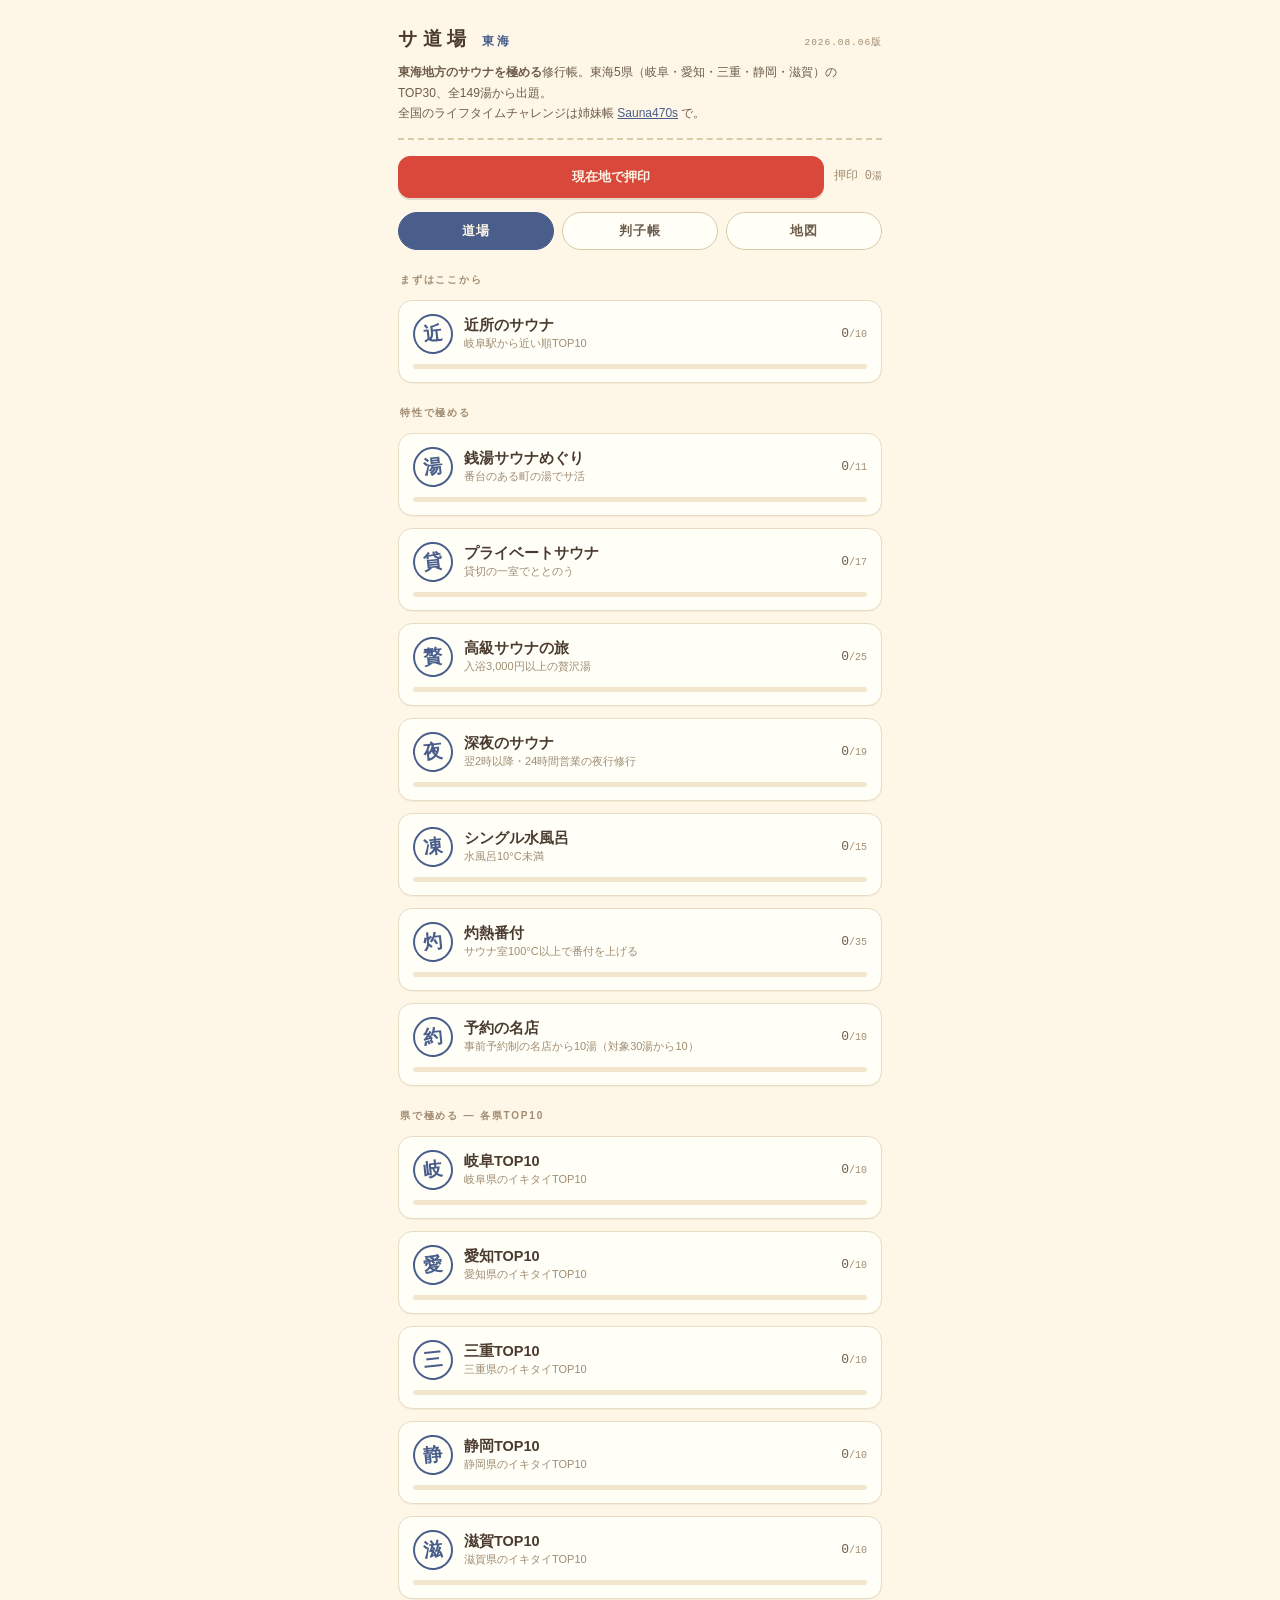
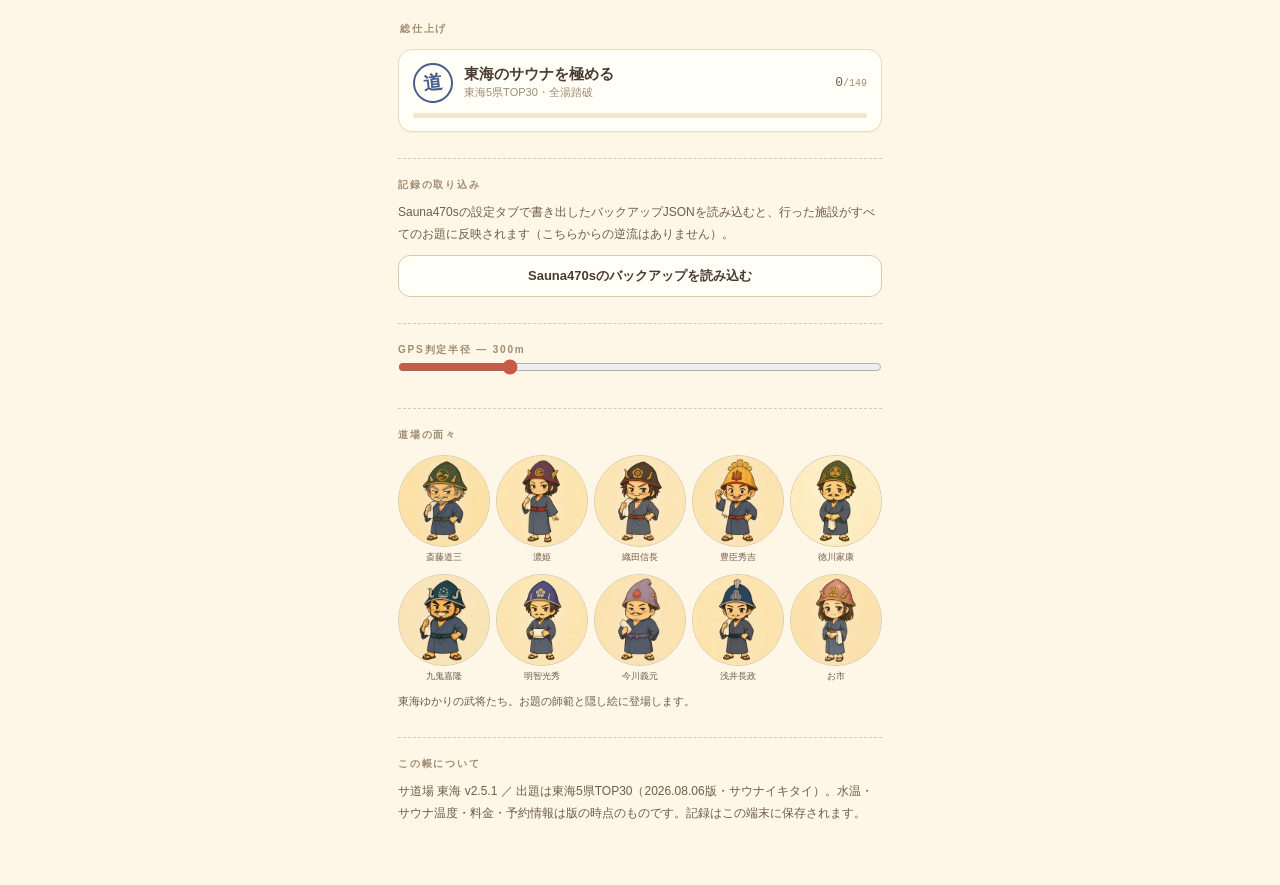
==== challenges/index.html @ 1affd815 "満願之証に集めた施設判子を敷き詰める - 共通のお題判の量産をやめ、押した施設それぞれの判子（facSealのbody再利用）で証書を構成 - 全149湯の総仕上げ用に10列レイアウトを追加、かすれフ" ====
<!DOCTYPE html>
<html lang="ja">
<head>
<meta charset="UTF-8">
<meta name="viewport" content="width=device-width, initial-scale=1, viewport-fit=cover">
<meta name="theme-color" content="#FEF6E6">
<link rel="manifest" href="manifest.json">
<link rel="apple-touch-icon" href="../apple-touch-icon.png">
<title>サ道場</title>
<style>
  :root{
    --bg:#FEF6E6; --panel:#FFFFF8; --text:#4A3B2E; --mid:#6E5D4B; --muted:#A08C72;
    --line:#E8DCC3; --line2:#D9CBA8; --stamp:#D9483B; --gold:#C7973F; --indigo:#4A5E8B;
    --hot:#C75B47; --cold:#5E88A0; --cream:#FEF6E6; --ok:#6F9A63;
  }
  *{margin:0;padding:0;box-sizing:border-box;-webkit-tap-highlight-color:transparent}
  body{background:var(--bg);color:var(--text);font-family:ui-rounded,"Hiragino Maru Gothic ProN","Yu Gothic",sans-serif;
    font-size:15px;line-height:1.6;padding-bottom:60px}
  .wrap{max-width:520px;margin:0 auto;padding:0 18px}
  header{padding:calc(24px + env(safe-area-inset-top)) 0 14px;border-bottom:2px dashed var(--line2)}
  .hrow{display:flex;justify-content:space-between;align-items:baseline}
  h1{font-size:19px;font-weight:800;letter-spacing:.3em;margin:0}
  .edition{font-family:ui-monospace,monospace;font-size:9.5px;color:var(--muted);letter-spacing:.1em}
  .sub{margin:8px 0 0;font-size:12px;color:var(--mid);line-height:1.7}
  .actions{display:flex;gap:10px;margin-top:16px;align-items:center}
  button{font-family:inherit;cursor:pointer}
  .btn{font-size:13px;font-weight:600;padding:11px 16px;border-radius:12px;border:1.5px solid var(--line2);
    background:var(--panel);color:var(--text)}
  .btn.primary{background:var(--stamp);color:var(--cream);border-color:var(--stamp);box-shadow:0 2px 0 rgba(74,59,46,.15)}
  .btn:disabled{opacity:.4}
  .total{font-family:ui-monospace,monospace;font-size:12px;color:var(--muted);white-space:nowrap}
  .notice{margin-top:13px;padding:11px 13px;border:1.5px solid var(--line);border-left:3px solid var(--ok);
    background:var(--panel);font-size:12.5px;line-height:1.7;color:var(--mid);border-radius:10px}
  .notice.err{border-left-color:var(--stamp)}
  .qcard{display:block;width:100%;text-align:left;background:var(--panel);border:1.5px solid var(--line);
    border-radius:14px;padding:13px 14px;margin-top:12px;color:var(--text);box-shadow:0 1px 0 rgba(74,59,46,.05)}
  .qcard.done{border-color:var(--gold);background:#FFFDF6}
  .qhead{display:flex;align-items:center;gap:11px}
  .qseal{width:40px;height:40px;border-radius:50%;border:2px solid var(--indigo);color:var(--indigo);flex-shrink:0;
    display:flex;align-items:center;justify-content:center;font-size:19px;font-weight:800;
    font-family:'Hiragino Mincho ProN','Yu Mincho',serif;transform:rotate(-6deg)}
  .qcard.done .qseal{border-color:var(--gold);color:var(--gold);background:rgba(199,151,63,.08)}
  .qbody{flex:1;min-width:0}
  .qname{font-size:14.5px;font-weight:700}
  .qdesc{font-size:11px;color:var(--muted);margin-top:1px}
  .qnum{font-family:ui-monospace,monospace;font-size:13px;color:var(--mid);flex-shrink:0;text-align:right}
  .qnum small{font-size:10px;color:var(--muted)}
  .qrank{font-size:10px;color:var(--gold);font-weight:700}
  .bar{height:5px;background:#F2E6CC;margin-top:10px;border-radius:3px;overflow:hidden}
  .bar>div{height:100%;border-radius:3px;background:var(--indigo);transition:width .3s}
  .qcard.done .bar>div{background:var(--gold)}
  .eyebrow{font-size:10px;font-weight:700;letter-spacing:.18em;color:var(--muted)}
  .settext{font-size:12px;color:var(--mid);line-height:1.85;margin:8px 0 0}
  .tabs{display:flex;gap:8px;margin-top:14px}
  .tab{flex:1;padding:9px;border-radius:999px;border:1.5px solid var(--line2);background:var(--panel);
    font-size:13px;font-weight:700;color:var(--mid);letter-spacing:.1em}
  .tab.on{background:var(--indigo);border-color:var(--indigo);color:#FEF6E6}
  #mapbox{border:1.5px solid var(--line2);border-radius:14px;overflow:hidden;background:#FBF1DC;margin-top:14px}
  #mapbox svg{width:100%;display:block;touch-action:none}
  .maplegend{font-size:10px;color:var(--muted);margin-top:8px;line-height:1.9}
  .badge{display:inline-block;font-size:10px;font-weight:700;color:var(--mid);border:1px solid var(--line2);
    border-radius:6px;padding:1px 6px;margin-right:4px;vertical-align:1px}
  .wantstar{color:var(--gold);font-size:12px;margin-left:4px}
  .fbtnrow{display:flex;gap:8px;margin-top:12px}
  .fbtnrow .btn{flex:1;padding:11px 4px;font-size:12.5px}
  .backbtn{font-size:12px;color:var(--indigo);background:none;border:none;font-weight:700;padding:4px 0}
  .bgrid{display:grid;grid-template-columns:repeat(4,minmax(0,1fr));gap:12px 8px}
  .bcell{background:none;border:none;padding:0;text-align:center;font-family:inherit;color:var(--text);min-width:0}
  .bcell svg{width:100%;height:auto;display:block}
  .bnm{display:block;font-size:8.5px;color:var(--mid);margin-top:2px;overflow:hidden;text-overflow:ellipsis;white-space:nowrap}
  .bnm.off{color:#C9B58F}
  .shihan{width:46px;height:46px;border-radius:50%;border:1.5px solid var(--line2);flex-shrink:0;background:#FBF1DC}
  .chgrid{display:grid;grid-template-columns:repeat(5,1fr);gap:10px 6px;margin-top:12px}
  .chgrid figure{text-align:center;margin:0}
  .chgrid img{width:100%;aspect-ratio:1;border-radius:50%;border:1.5px solid var(--line2);background:#FBF1DC;display:block}
  .chgrid figcaption{font-size:9px;color:var(--mid);margin-top:3px;white-space:nowrap}
  .sect{border-top:1.5px dashed var(--line2);margin-top:26px;padding-top:18px}
  input[type=range]{width:100%;accent-color:var(--hot)}
  .overlay{position:fixed;inset:0;background:rgba(74,59,46,.38);display:none;align-items:flex-end;justify-content:center;z-index:50}
  .overlay.on{display:flex}
  .sheet{background:var(--panel);width:100%;max-width:520px;max-height:88vh;overflow-y:auto;overscroll-behavior:contain;
    padding:20px 18px calc(28px + env(safe-area-inset-bottom));border-radius:20px 20px 0 0;
    box-shadow:0 -6px 24px rgba(74,59,46,.18)}
  .shead{display:flex;justify-content:space-between;align-items:center;margin-bottom:14px}
  .xbtn{background:none;border:none;color:var(--muted);font-size:20px;line-height:1}
  .frow{display:flex;align-items:center;gap:10px;width:100%;text-align:left;background:none;border:none;
    user-select:none;-webkit-user-select:none;-webkit-touch-callout:none;touch-action:pan-y;
    border-bottom:1.5px dashed var(--line);padding:10px 2px;color:var(--text)}
  .frow .dot{width:11px;height:11px;border-radius:6px;border:1.5px solid var(--muted);flex-shrink:0}
  .frow .hanko{width:22px;height:22px;border-radius:50%;border:1.5px solid var(--stamp);color:var(--stamp);
    background:rgba(217,72,59,.08);display:flex;align-items:center;justify-content:center;
    font-size:10px;font-weight:700;flex-shrink:0;transform:rotate(-8deg);font-family:'Hiragino Mincho ProN','Yu Mincho',serif}
  .frow .nm{flex:1;min-width:0;font-size:13.5px;overflow:hidden;text-overflow:ellipsis;white-space:nowrap}
  .frow .ct{font-family:ui-monospace,monospace;font-size:10px;color:var(--muted);flex-shrink:0}
  .choosebtn{display:flex;justify-content:space-between;width:100%;background:var(--panel);border:1.5px solid var(--line2);
    border-radius:12px;padding:13px 14px;margin-bottom:9px;font-size:14px;color:var(--text)}
  .choosebtn .d{color:var(--muted);font-family:ui-monospace,monospace;font-size:11px}
  .mono{font-family:ui-monospace,monospace}
  #stampfx{position:fixed;inset:0;display:none;flex-direction:column;align-items:center;justify-content:center;
    pointer-events:none;z-index:99}
  #stampfx.on{display:flex}
  #stampfx .seal{animation:pon .55s cubic-bezier(.2,2.2,.4,1) both}
  #stampfx.bye{opacity:0;transition:opacity .45s}
  @keyframes pon{0%{transform:scale(2.4);opacity:0}55%{transform:scale(.94);opacity:1}100%{transform:scale(1)}}
  .fxname{margin-top:10px;background:var(--panel);border:1.5px solid var(--line2);border-radius:999px;
    padding:6px 16px;font-size:13px;font-weight:700;box-shadow:0 2px 8px rgba(74,59,46,.15)}
</style>
</head>
<body>
<div class="wrap">
  <header>
    <div class="hrow"><h1>サ道場<span style="font-size:12px;letter-spacing:.2em;color:var(--indigo);margin-left:10px">東海</span></h1><span class="edition" id="edition"></span></div>
    <p class="sub"><b>東海地方のサウナを極める</b>修行帳。東海5県（岐阜・愛知・三重・静岡・滋賀）のTOP30、全149湯から出題。<br>全国のライフタイムチャレンジは姉妹帳 <a href="../" style="color:var(--indigo)">Sauna470s</a> で。</p>
  </header>

  <div class="actions">
    <button class="btn primary" id="stampBtn" style="flex:1">現在地で押印</button>
    <span class="total" id="total"></span>
  </div>
  <div id="notice" style="display:none"></div>

  <div class="tabs">
    <button class="tab on" data-v="dojo">道場</button>
    <button class="tab" data-v="book">判子帳</button>
    <button class="tab" data-v="map">地図</button>
  </div>

  <div id="bookView" style="display:none"></div>

  <div id="mapView" style="display:none">
    <div id="mapbox"></div>
    <div style="display:flex;gap:8px;margin-top:10px">
      <button class="btn" id="mapReset" style="padding:7px 14px;font-size:12px">全体</button>
      <button class="btn" id="regBtn" style="flex:1;font-size:12px">現在地で施設を登録（枠外）</button>
    </div>
    <p class="maplegend">●赤=押印済み ○県色=未踏 ○金=行きたい ▢=自分で登録した施設。タップで施設カードが開きます。ピンチ・ホイールで拡大。</p>
  </div>

  <div id="dojoView">
  <div id="quests"></div>

  <div class="sect">
    <div class="eyebrow">記録の取り込み</div>
    <p class="settext">Sauna470sの設定タブで書き出したバックアップJSONを読み込むと、行った施設がすべてのお題に反映されます（こちらからの逆流はありません）。</p>
    <button class="btn" id="importBtn" style="width:100%;margin-top:10px">Sauna470sのバックアップを読み込む</button>
    <input type="file" id="importFile" accept="application/json" style="display:none">
  </div>

  <div class="sect">
    <div class="eyebrow" id="radlabel"></div>
    <input type="range" min="100" max="1000" step="50" id="radius">
  </div>

  <div class="sect">
    <div class="eyebrow">道場の面々</div>
    <div class="chgrid" id="chgrid"></div>
    <p class="settext" style="font-size:10.5px">東海ゆかりの武将たち。お題の師範と隠し絵に登場します。</p>
  </div>

  <div class="sect">
    <div class="eyebrow">この帳について</div>
    <p class="settext" id="verNote"></p>
  </div>
  </div><!-- /dojoView -->
</div>

<div class="overlay" id="overlay"><div class="sheet" id="sheet"></div></div>
<div id="stampfx"></div>
<svg width="0" height="0" style="position:absolute" aria-hidden="true"><defs>
  <filter id="sealtex" x="-15%" y="-15%" width="130%" height="130%">
    <feTurbulence type="fractalNoise" baseFrequency="0.11" numOctaves="3" seed="7"/>
    <feDisplacementMap in="SourceGraphic" scale="2.6"/>
  </filter>
</defs></svg>

<script>
"use strict";
const APP_VERSION = "2.5.1";
const EDITION = "2026.08.06版";   /* 出題元＝Sauna470sの枠データの版 */

/* 施設スナップショット（Sauna470sの枠から生成。wmin=最低水温 smax=最高サウナ温 fee=最安 tag: y=事前予約制 t=宿泊者限定） */
const FAC = [
{id:"g1",pref:"gifu",name:"大垣サウナ",city:"大垣市",lat:35.363156,lng:136.633431,wmin:16,smax:115,fee:1000,tag:"n",k:"onsen"},
{id:"g2",pref:"gifu",name:"岐阜各務原 恵みの湯",city:"各務原市",lat:35.399955,lng:136.896571,wmin:18,smax:80,fee:950,tag:"",k:"onsen"},
{id:"g3",pref:"gifu",name:"SAUNA RESORT 天光の湯",city:"多治見市",lat:35.315542,lng:137.135484,wmin:6,smax:88,fee:900,tag:"",k:"onsen"},
{id:"g4",pref:"gifu",name:"新岐阜サウナ",city:"岐阜市",lat:35.417667,lng:136.76173,wmin:7,smax:100,fee:1000,tag:"",k:"capsule"},
{id:"g5",pref:"gifu",name:"田辺温熱保養所",city:"大垣市",lat:35.365174,lng:136.653147,wmin:18,smax:60,fee:2000,tag:"y",k:"onsen"},
{id:"g6",pref:"gifu",name:"湯どころ みのり",city:"岐南町",lat:35.390689,lng:136.769918,wmin:12.7,smax:94,fee:730,tag:"",k:"onsen"},
{id:"g7",pref:"gifu",name:"ITADORI SAUNA",city:"関市板取",lat:35.665296,lng:136.819135,wmin:11,smax:110,fee:3000,tag:"y",k:"private"},
{id:"g8",pref:"gifu",name:"Kanzaki Sanga Sauna",city:"山県市",lat:35.619731,lng:136.728471,wmin:13,smax:85,fee:1100,tag:"",k:"other"},
{id:"g9",pref:"gifu",name:"天然温泉 三峰",city:"可児市",lat:35.388862,lng:137.080499,wmin:16,smax:90,fee:850,tag:"",k:"onsen"},
{id:"g10",pref:"gifu",name:"時のホテル",city:"土岐市",lat:35.384621,lng:137.19034,wmin:15,smax:95,fee:9600,tag:"",k:"hotel"},
{id:"shizuoka1",pref:"shizuoka",name:"サウナしきじ",city:"静岡市",lat:34.950765,lng:138.413977,wmin:16,smax:118,fee:800,tag:"",k:"onsen"},
{id:"shizuoka2",pref:"shizuoka",name:"スパリゾート オアシス御殿場",city:"御殿場市",lat:35.2986,lng:138.945315,wmin:15.7,smax:98,fee:1500,tag:"n",k:"onsen"},
{id:"shizuoka3",pref:"shizuoka",name:"富士山天然水SPA サウナ鷹の湯",city:"富士市",lat:35.1977991,lng:138.6522039,wmin:13,smax:105,fee:900,tag:"",k:"onsen"},
{id:"shizuoka4",pref:"shizuoka",name:"蓮台寺温泉 清流荘",city:"下田市",lat:34.696954,lng:138.939047,wmin:18,smax:90,fee:null,tag:"t",k:"hotel"},
{id:"shizuoka5",pref:"shizuoka",name:"駿河健康ランド",city:"静岡市",lat:35.0568667,lng:138.5329389,wmin:16,smax:102,fee:1980,tag:"",k:"onsen"},
{id:"shizuoka6",pref:"shizuoka",name:"サウナ天竜",city:"浜松市",lat:34.8928944,lng:137.7700352,wmin:9,smax:100,fee:2000,tag:"",k:"camp"},
{id:"shizuoka7",pref:"shizuoka",name:"サウナ倶楽部 Thermal Climb Studio FUJI",city:"裾野市",lat:35.2607038,lng:138.7916521,wmin:15,smax:100,fee:2980,tag:"y",k:"onsen"},
{id:"shizuoka8",pref:"shizuoka",name:"おちあいろう",city:"伊豆市",lat:34.889383,lng:138.9274076,wmin:15,smax:88,fee:94000,tag:"t",k:"hotel"},
{id:"shizuoka9",pref:"shizuoka",name:"東静岡 天然温泉 柚木の郷",city:"静岡市",lat:34.9849501,lng:138.4112234,wmin:14.7,smax:83,fee:1100,tag:"",k:"onsen"},
{id:"shizuoka10",pref:"shizuoka",name:"オーシャンスパ Fuua",city:"熱海市",lat:35.0886316,lng:139.0786448,wmin:17,smax:46,fee:2310,tag:"",k:"onsen"},
{id:"a1",pref:"aichi",name:"ウェルビー栄",city:"名古屋市中区",lat:35.166396,lng:136.905682,wmin:12,smax:96,fee:2000,tag:"",k:"capsule"},
{id:"a2",pref:"aichi",name:"KIWAMI SAUNA",city:"名古屋市西区",lat:35.185174,lng:136.890274,wmin:15,smax:85,fee:1600,tag:"",k:"onsen"},
{id:"a3",pref:"aichi",name:"SaunaLab Nagoya",city:"名古屋市中区",lat:35.166971,lng:136.904088,wmin:null,smax:80,fee:2700,tag:"",k:"onsen"},
{id:"a4",pref:"aichi",name:"サウナイーグル",city:"知立市",lat:35.008653,lng:137.035657,wmin:6.1,smax:90,fee:900,tag:"",k:"onsen"},
{id:"a5",pref:"aichi",name:"キャナルリゾート",city:"名古屋市中川区",lat:35.118885,lng:136.87841,wmin:12,smax:100,fee:900,tag:"n",k:"onsen"},
{id:"a6",pref:"aichi",name:"ウェルビー今池",city:"名古屋市千種区",lat:35.166573,lng:136.938512,wmin:16.2,smax:95,fee:1500,tag:"",k:"capsule"},
{id:"a7",pref:"aichi",name:"リラクゼーションスパ アペゼ",city:"名古屋市千種区",lat:35.167713,lng:136.937118,wmin:15,smax:96,fee:1200,tag:"",k:"capsule"},
{id:"a8",pref:"aichi",name:"サウナ&カプセル フジ",city:"名古屋市中区錦",lat:35.169116,lng:136.903605,wmin:12.3,smax:90,fee:1500,tag:"",k:"capsule"},
{id:"a9",pref:"aichi",name:"竜泉寺の湯 名古屋守山本店",city:"名古屋市守山区",lat:35.223876,lng:136.987668,wmin:8.8,smax:95,fee:750,tag:"n",k:"onsen"},
{id:"a10",pref:"aichi",name:"サウナピア",city:"豊橋市",lat:34.741408,lng:137.347675,wmin:15,smax:112,fee:1100,tag:"n",k:"onsen"},
{id:"mie1",pref:"mie",name:"神馬の湯",city:"桑名市",lat:35.131022,lng:136.6372259,wmin:8.3,smax:90,fee:980,tag:"",k:"onsen"},
{id:"mie2",pref:"mie",name:"飛雪の滝キャンプ場",city:"紀宝町",lat:33.7578702,lng:135.9265989,wmin:12,smax:100,fee:2000,tag:"y",k:"camp"},
{id:"mie3",pref:"mie",name:"玉の湯",city:"四日市市",lat:34.96817,lng:136.625007,wmin:10,smax:130,fee:670,tag:"",k:"onsen"},
{id:"mie4",pref:"mie",name:"四日市温泉 おふろcafé 湯守座",city:"四日市市",lat:34.987356,lng:136.60201,wmin:15,smax:94,fee:600,tag:"",k:"capsule"},
{id:"mie5",pref:"mie",name:"おふろcafé あげき温泉",city:"いなべ市",lat:35.1474288,lng:136.517316,wmin:16.8,smax:90,fee:750,tag:"",k:"onsen"},
{id:"mie6",pref:"mie",name:"SAUNA152(サウナイコニ)",city:"津市",lat:34.7199113,lng:136.5178397,wmin:16,smax:86,fee:1100,tag:"",k:"onsen"},
{id:"mie7",pref:"mie",name:"本草湯 VISON SAUNA",city:"多気町",lat:34.4592594,lng:136.5155597,wmin:17,smax:90,fee:1200,tag:"",k:"onsen"},
{id:"mie8",pref:"mie",name:"松阪温泉GURUSPA",city:"松阪市",lat:34.593808,lng:136.5261199,wmin:7.8,smax:90,fee:800,tag:"",k:"onsen"},
{id:"mie9",pref:"mie",name:"天然温泉ジャブ",city:"四日市市",lat:34.940213,lng:136.566737,wmin:20,smax:94,fee:750,tag:"",k:"onsen"},
{id:"mie10",pref:"mie",name:"伊勢・船江温泉 みたすの湯",city:"伊勢市",lat:34.5010625,lng:136.7136161,wmin:16,smax:100,fee:800,tag:"",k:"onsen"},
{id:"s1",pref:"shiga",name:"8Seas Sauna HIRA",city:"大津市南小松",lat:35.237337,lng:135.946617,wmin:18,smax:85,fee:2200,tag:"y",k:"onsen"},
{id:"s2",pref:"shiga",name:"都湯 -膳所本店-",city:"大津市",lat:34.998398,lng:135.88372,wmin:18,smax:115,fee:640,tag:"",k:"sento"},
{id:"s3",pref:"shiga",name:"DOGA SAUNA",city:"多賀町",lat:35.183052,lng:136.309335,wmin:17,smax:90,fee:1870,tag:"",k:"onsen"},
{id:"s4",pref:"shiga",name:"おふろcaféびわこ座",city:"大津市",lat:34.990652,lng:135.935434,wmin:16.5,smax:100,fee:680,tag:"",k:"onsen"},
{id:"s5",pref:"shiga",name:"長命寺温泉 天葉の湯",city:"近江八幡市",lat:35.158022,lng:136.061604,wmin:16,smax:106,fee:1200,tag:"",k:"onsen"},
{id:"s6",pref:"shiga",name:"スパリゾート雄琴 あがりゃんせ",city:"大津市雄琴",lat:35.086016,lng:135.894641,wmin:14,smax:90,fee:1300,tag:"",k:"onsen"},
{id:"s7",pref:"shiga",name:"北近江リゾート 北近江の湯",city:"長浜市",lat:35.486025,lng:136.226969,wmin:17,smax:90,fee:900,tag:"",k:"onsen"},
{id:"s8",pref:"shiga",name:"草津湯元 水春",city:"草津市",lat:34.997689,lng:135.918095,wmin:16,smax:90,fee:1050,tag:"",k:"onsen"},
{id:"s9",pref:"shiga",name:"守山湯元水春 ピエリ守山",city:"守山市",lat:35.12293,lng:135.944614,wmin:15,smax:90,fee:1050,tag:"",k:"onsen"},
{id:"s10",pref:"shiga",name:"SHIGARAKI SAUNA",city:"甲賀市信楽",lat:34.857337,lng:135.973943,wmin:13,smax:90,fee:30000,tag:"tn",k:"other"},
{id:"t5365",pref:"gifu",name:"養心薬湯",city:"羽島郡岐南町",lat:35.387386,lng:136.770479,wmin:17,smax:90,fee:700,tag:"",k:"sento"},
{id:"t2387",pref:"gifu",name:"養老温泉 ゆせんの里",city:"養老郡養老町",lat:35.2986849,lng:136.5579152,wmin:16,smax:100,fee:880,tag:"",k:"onsen"},
{id:"t2247",pref:"gifu",name:"アクアリゾート 岐阜ふじの湯",city:"岐阜市",lat:35.451317,lng:136.746929,wmin:15,smax:104,fee:780,tag:"",k:"onsen"},
{id:"t78741",pref:"gifu",name:"ヤオツサウナ&スパイス",city:"加茂郡八百津町",lat:35.4961866,lng:137.15028,wmin:12,smax:80,fee:3700,tag:"y",k:"private"},
{id:"t2360",pref:"gifu",name:"土岐 よりみち温泉",city:"土岐市",lat:35.334785,lng:137.171279,wmin:13,smax:93,fee:850,tag:"",k:"onsen"},
{id:"t2358",pref:"gifu",name:"大垣天然温泉 湯の城",city:"大垣市",lat:35.337126,lng:136.6104573,wmin:13,smax:92,fee:750,tag:"",k:"onsen"},
{id:"t43675",pref:"gifu",name:"泊まれる銭湯 鷹の湯",city:"高山市",lat:36.1412673,lng:137.2657557,wmin:16,smax:100,fee:800,tag:"",k:"sento"},
{id:"t1374",pref:"gifu",name:"リブマックスリゾート飛騨高山～臥龍の郷～",city:"高山市",lat:36.0957253,lng:137.258349,wmin:14,smax:114,fee:1200,tag:"",k:"hotel"},
{id:"t2275",pref:"gifu",name:"湯の華アイランド",city:"可児市",lat:35.4237694,lng:137.0052449,wmin:14,smax:92,fee:830,tag:"",k:"onsen"},
{id:"t2333",pref:"gifu",name:"天然温泉 大垣コロナの湯",city:"大垣市",lat:35.366973,lng:136.629217,wmin:14.2,smax:94,fee:900,tag:"",k:"onsen"},
{id:"t1340",pref:"gifu",name:"ひらゆの森",city:"高山市",lat:36.1891839,lng:137.5513387,wmin:10,smax:84,fee:700,tag:"",k:"onsen"},
{id:"t9458",pref:"gifu",name:"ぎなん温泉",city:"羽島郡岐南町",lat:35.3905855,lng:136.7869297,wmin:15,smax:85,fee:800,tag:"",k:"onsen"},
{id:"t78554",pref:"gifu",name:"養老たまゆら",city:"養老郡養老町",lat:35.2836266,lng:136.5425131,wmin:17,smax:95,fee:15000,tag:"y",k:"private"},
{id:"t48163",pref:"gifu",name:"とき温泉 KAMABA",city:"土岐市",lat:35.3468001,lng:137.1568739,wmin:12,smax:90,fee:800,tag:"",k:"onsen"},
{id:"t11002",pref:"gifu",name:"美人の湯 しろとり かみほの湯",city:"郡上市",lat:35.8648867,lng:136.8752916,wmin:15,smax:90,fee:850,tag:"",k:"onsen"},
{id:"t81502",pref:"gifu",name:"いろは JR岐阜駅前",city:"岐阜市",lat:35.4107763,lng:136.7521006,wmin:15,smax:80,fee:2800,tag:"y",k:"private"},
{id:"t91657",pref:"gifu",name:"THE WATERS -Retreat Terrace Enbara-",city:"山県市",lat:35.6329877,lng:136.7142116,wmin:14,smax:90,fee:22000,tag:"y",k:"private"},
{id:"t84200",pref:"gifu",name:"SAUNA HOTEL GIFU(サウナホテル岐阜)",city:"岐阜市",lat:35.4187184,lng:136.7636955,wmin:18,smax:110,fee:5000,tag:"y",k:"hotel"},
{id:"t4896",pref:"gifu",name:"美人の湯 かかみがはら",city:"各務原市",lat:35.412528,lng:136.85378,wmin:13,smax:80,fee:1000,tag:"",k:"onsen"},
{id:"t38924",pref:"gifu",name:"Villa Sanctuary",city:"郡上市",lat:35.8377027,lng:137.0244539,wmin:13,smax:90,fee:null,tag:"t",k:"hotel"},
{id:"t2524",pref:"aichi",name:"天然温泉アーバンクア SPA & LIVING",city:"名古屋市",lat:35.151691,lng:136.908382,wmin:13.2,smax:94,fee:950,tag:"",k:"onsen"},
{id:"t78084",pref:"aichi",name:"SENSE sauna",city:"名古屋市",lat:35.1736257,lng:136.887326,wmin:14.5,smax:90,fee:1700,tag:"n",k:"onsen"},
{id:"t82784",pref:"aichi",name:"SAUNA MONKEY / サウナモンキー 名古屋",city:"名古屋市",lat:35.167704,lng:136.8871731,wmin:15.3,smax:90,fee:1800,tag:"n",k:"onsen"},
{id:"t81729",pref:"aichi",name:"龍城さうな",city:"岡崎市",lat:34.9590833,lng:137.1568703,wmin:14,smax:85,fee:1800,tag:"",k:"onsen"},
{id:"t93604",pref:"aichi",name:"KIWAMI SAUNA 大須",city:"名古屋市",lat:35.1551829,lng:136.9003387,wmin:16,smax:85,fee:1800,tag:"n",k:"onsen"},
{id:"t2490",pref:"aichi",name:"湯のや天然温泉 湯吉郎",city:"清須市",lat:35.1828104,lng:136.8453576,wmin:16,smax:105,fee:900,tag:"n",k:"onsen"},
{id:"t78532",pref:"aichi",name:"KINOSUKE 日間賀島 島のサウナ",city:"知多郡知多郡南知多町",lat:34.702479,lng:136.998078,wmin:14,smax:90,fee:3500,tag:"y",k:"hotel"},
{id:"t2473",pref:"aichi",name:"ぽかぽか温泉 新守山乃湯",city:"名古屋市",lat:35.202865,lng:136.950052,wmin:15,smax:100,fee:850,tag:"",k:"sento"},
{id:"t4380",pref:"aichi",name:"春日井温泉",city:"春日井市",lat:35.247356,lng:136.981723,wmin:15.4,smax:86,fee:700,tag:"",k:"sento"},
{id:"t2573",pref:"aichi",name:"湯〜とぴあ宝",city:"名古屋市",lat:35.092536,lng:136.926829,wmin:15,smax:90,fee:1200,tag:"n",k:"onsen"},
{id:"t33610",pref:"aichi",name:"平野屋サウナ",city:"蒲郡市",lat:34.8083539,lng:137.2618708,wmin:9,smax:95,fee:3000,tag:"y",k:"hotel"},
{id:"t41761",pref:"aichi",name:"IE:SAUNA AICHI",city:"一宮市",lat:35.3000907,lng:136.7932255,wmin:null,smax:null,fee:2200,tag:"y",k:"private"},
{id:"t82490",pref:"aichi",name:"ZAKIOKA SAUNA",city:"岡崎市",lat:34.9551584,lng:137.3260541,wmin:22,smax:90,fee:2780,tag:"",k:"onsen"},
{id:"t4469",pref:"aichi",name:"白山温泉",city:"名古屋市",lat:35.188961,lng:136.873054,wmin:15,smax:90,fee:700,tag:"",k:"sento"},
{id:"t79879",pref:"aichi",name:"SAUNA.(サウナドット)",city:"名古屋市",lat:35.1651907,lng:136.9030933,wmin:9,smax:93,fee:2380,tag:"n",k:"onsen"},
{id:"t82026",pref:"aichi",name:"カニエサウナ",city:"海部郡蟹江町",lat:35.1298433,lng:136.7917741,wmin:9,smax:82,fee:1000,tag:"n",k:"onsen"},
{id:"t2595",pref:"aichi",name:"豊田挙母温泉 おいでんの湯",city:"豊田市",lat:35.0719317,lng:137.1504468,wmin:7.8,smax:90,fee:550,tag:"",k:"onsen"},
{id:"t2485",pref:"aichi",name:"大曽根温泉 湯の城",city:"名古屋市",lat:35.1878285,lng:136.9338468,wmin:14.7,smax:95,fee:750,tag:"",k:"onsen"},
{id:"t5578",pref:"aichi",name:"長喜温泉",city:"名古屋市",lat:35.203063,lng:136.916441,wmin:12,smax:120,fee:650,tag:"",k:"sento"},
{id:"t4770",pref:"aichi",name:"RAKU SPA GARDEN 名古屋",city:"名古屋市",lat:35.1788986,lng:136.9790484,wmin:15,smax:95,fee:850,tag:"n",k:"onsen"},
{id:"t2843",pref:"mie",name:"鈴鹿天然温泉花しょうぶ",city:"鈴鹿市",lat:34.8719415,lng:136.5288737,wmin:14.7,smax:84,fee:670,tag:"n",k:"onsen"},
{id:"t2758",pref:"mie",name:"三滝温泉 満殿の湯",city:"四日市市",lat:34.9750889,lng:136.6200658,wmin:18,smax:92,fee:600,tag:"",k:"onsen"},
{id:"t10941",pref:"mie",name:"AOU no MORI",city:"三重郡菰野町",lat:35.0554213,lng:136.4754875,wmin:16,smax:95,fee:5500,tag:"y",k:"private"},
{id:"t2649",pref:"mie",name:"長島温泉 湯あみの島",city:"桑名市",lat:35.026399,lng:136.727981,wmin:20,smax:90,fee:1100,tag:"",k:"onsen"},
{id:"t2739",pref:"mie",name:"ゆうゆう会館(旧ユーユー・カイカン)",city:"四日市市",lat:34.986284,lng:136.544285,wmin:16,smax:95,fee:700,tag:"",k:"onsen"},
{id:"t79266",pref:"mie",name:"987サウナ KUWANA SAUNA",city:"桑名市",lat:35.0840927,lng:136.6605386,wmin:15,smax:90,fee:3800,tag:"y",k:"private"},
{id:"t2642",pref:"mie",name:"あさひの湯",city:"三重郡朝日町",lat:35.0302978,lng:136.6723969,wmin:13.8,smax:94,fee:800,tag:"",k:"onsen"},
{id:"t3378",pref:"mie",name:"松阪温泉熊野の郷",city:"松阪市",lat:34.519208,lng:136.543154,wmin:16,smax:96,fee:930,tag:"",k:"onsen"},
{id:"t2952",pref:"mie",name:"極楽湯 津店",city:"津市",lat:34.7665235,lng:136.5284119,wmin:16.6,smax:86,fee:750,tag:"n",k:"onsen"},
{id:"t8286",pref:"mie",name:"離島キャンプ&サウナ",city:"志摩市",lat:34.3089953,lng:136.8266366,wmin:17,smax:90,fee:10000,tag:"",k:"camp"},
{id:"t3362",pref:"mie",name:"スーパー銭湯 鈴の湯",city:"松阪市",lat:34.5562593,lng:136.5140151,wmin:15,smax:93,fee:800,tag:"",k:"onsen"},
{id:"t2565",pref:"mie",name:"季の邸 天然温泉鍋田川",city:"桑名郡木曽岬町木曽岬町",lat:35.101286,lng:136.722621,wmin:14.5,smax:98,fee:680,tag:"",k:"hotel"},
{id:"t4831",pref:"mie",name:"伊勢パールピアホテル",city:"伊勢市",lat:34.491747,lng:136.712377,wmin:14,smax:90,fee:2200,tag:"y",k:"hotel"},
{id:"t3309",pref:"mie",name:"癒しの里名張の湯",city:"名張市",lat:34.6261752,lng:136.0991133,wmin:15,smax:90,fee:850,tag:"",k:"onsen"},
{id:"t4499",pref:"mie",name:"汐湯 おかげ風呂舘 旭湯",city:"伊勢市",lat:34.491931,lng:136.716774,wmin:18,smax:95,fee:440,tag:"",k:"sento"},
{id:"t2596",pref:"mie",name:"ほしの湯",city:"桑名市",lat:35.0688485,lng:136.6278125,wmin:16,smax:95,fee:650,tag:"",k:"onsen"},
{id:"t79433",pref:"mie",name:"亀山まままま絶頂サウナ",city:"鈴鹿市",lat:34.8831788,lng:136.48831,wmin:null,smax:null,fee:24000,tag:"y",k:"private"},
{id:"t13009",pref:"mie",name:"Kabuku Resort",city:"志摩市",lat:34.3056302,lng:136.8848179,wmin:14,smax:80,fee:8000,tag:"y",k:"other"},
{id:"t3030",pref:"mie",name:"けやきの湯 ドーミーイン津",city:"津市",lat:34.733171,lng:136.511754,wmin:16,smax:95,fee:null,tag:"",k:"hotel"},
{id:"t7422",pref:"shizuoka",name:"木の花の湯(HOTEL CLAD)",city:"御殿場市",lat:35.3047105,lng:138.9671482,wmin:15.9,smax:90,fee:1100,tag:"",k:"onsen"},
{id:"t12428",pref:"shizuoka",name:"sauna MYSA",city:"静岡市",lat:35.0528269,lng:138.3526947,wmin:17,smax:115,fee:2500,tag:"",k:"onsen"},
{id:"t5183",pref:"shizuoka",name:"用宗みなと温泉",city:"静岡市",lat:34.9223094,lng:138.3677284,wmin:14.5,smax:85,fee:850,tag:"",k:"onsen"},
{id:"t81377",pref:"shizuoka",name:"SAUNA煌ｰKOUｰ",city:"静岡市",lat:35.0031408,lng:138.4426274,wmin:15,smax:105,fee:1200,tag:"",k:"onsen"},
{id:"t82308",pref:"shizuoka",name:"達磨サウナ",city:"富士市",lat:35.1526318,lng:138.6975097,wmin:17,smax:100,fee:2480,tag:"",k:"onsen"},
{id:"t2844",pref:"shizuoka",name:"エキチカ温泉・くろしお",city:"焼津市",lat:34.870306,lng:138.317201,wmin:15,smax:95,fee:850,tag:"n",k:"onsen"},
{id:"t2541",pref:"shizuoka",name:"天然温泉ざぶ～ん",city:"沼津市",lat:35.1297126,lng:138.8004639,wmin:13,smax:102,fee:800,tag:"",k:"onsen"},
{id:"t3048",pref:"shizuoka",name:"湯風景しおり",city:"浜松市",lat:34.7246738,lng:137.7303054,wmin:15.2,smax:98,fee:900,tag:"",k:"onsen"},
{id:"t56611",pref:"shizuoka",name:"サウナ寸又峡 -TripTrain-",city:"榛原郡川根本町",lat:35.1746823,lng:138.1180448,wmin:19,smax:95,fee:5000,tag:"y",k:"private"},
{id:"t15859",pref:"shizuoka",name:"泉サウナ",city:"静岡市",lat:34.9684668,lng:138.3874007,wmin:14,smax:110,fee:2500,tag:"y",k:"private"},
{id:"t2442",pref:"shizuoka",name:"御殿場高原 天然温泉 茶目湯殿",city:"御殿場市",lat:35.236204,lng:138.9274058,wmin:9,smax:60,fee:1500,tag:"",k:"onsen"},
{id:"t47734",pref:"shizuoka",name:"OYUGIWA浜松市野",city:"浜松市",lat:34.7348583,lng:137.7626619,wmin:15.7,smax:90,fee:1000,tag:"",k:"onsen"},
{id:"t82615",pref:"shizuoka",name:"ふきさらし湯",city:"静岡市",lat:34.9556869,lng:138.3323873,wmin:16.1,smax:85,fee:1300,tag:"",k:"onsen"},
{id:"t2525",pref:"shizuoka",name:"湯らぎの里",city:"富士市",lat:35.150636,lng:138.669498,wmin:14,smax:94,fee:880,tag:"",k:"onsen"},
{id:"t2517",pref:"shizuoka",name:"ゆうだい温泉",city:"三島市",lat:35.16084,lng:138.948142,wmin:15,smax:102,fee:740,tag:"",k:"onsen"},
{id:"t2877",pref:"shizuoka",name:"島田蓬莱の湯",city:"島田市",lat:34.832567,lng:138.191736,wmin:18,smax:84,fee:700,tag:"",k:"onsen"},
{id:"t2728",pref:"shizuoka",name:"おふろcafe bijinyu | 美肌湯",city:"静岡市",lat:34.9896224,lng:138.371012,wmin:20,smax:80,fee:630,tag:"",k:"onsen"},
{id:"t2535",pref:"shizuoka",name:"駿河の湯 坂口屋",city:"沼津市",lat:35.138728,lng:138.868794,wmin:15,smax:92,fee:700,tag:"",k:"onsen"},
{id:"t79595",pref:"shizuoka",name:"UMEGASHIMA DRIVE-IN & SAUNA VILLA",city:"静岡市",lat:35.260661,lng:138.3273296,wmin:19.5,smax:80,fee:null,tag:"y",k:"hotel"},
{id:"t2538",pref:"shizuoka",name:"沼津・湯河原温泉 万葉の湯",city:"沼津市",lat:35.135079,lng:138.871641,wmin:15,smax:90,fee:1350,tag:"n",k:"onsen"},
{id:"t2602",pref:"shiga",name:"守山天然温泉 ほたるの湯",city:"守山市",lat:35.0597894,lng:136.0011154,wmin:16,smax:96,fee:1000,tag:"",k:"onsen"},
{id:"t4566",pref:"shiga",name:"大津湯",city:"大津市",lat:35.014318,lng:135.858413,wmin:9,smax:130,fee:640,tag:"",k:"sento"},
{id:"t86344",pref:"shiga",name:"BIWAKO SAUNA",city:"蒲生郡日野町",lat:35.0111452,lng:136.2617416,wmin:17.5,smax:75,fee:3000,tag:"y",k:"private"},
{id:"t56382",pref:"shiga",name:"ワニベース サウナ",city:"大津市",lat:35.1739673,lng:135.9184729,wmin:25,smax:80,fee:3500,tag:"yn",k:"private"},
{id:"t107246",pref:"shiga",name:"SAUNA & SPA SOLEIL (ソレイユ)",city:"長浜市",lat:35.3721445,lng:136.2895904,wmin:17,smax:90,fee:950,tag:"",k:"onsen"},
{id:"t79729",pref:"shiga",name:"宝船サウナ(宝船温泉)",city:"高島市",lat:35.3051375,lng:136.0334209,wmin:14,smax:106,fee:2000,tag:"",k:"hotel"},
{id:"t2765",pref:"shiga",name:"水口温泉つばきの湯",city:"甲賀市",lat:34.9655663,lng:136.1696326,wmin:15.6,smax:89,fee:870,tag:"",k:"onsen"},
{id:"t2421",pref:"shiga",name:"極楽湯 彦根店",city:"彦根市",lat:35.2589192,lng:136.2673435,wmin:17,smax:92,fee:920,tag:"",k:"onsen"},
{id:"t79453",pref:"shiga",name:"アウトドアスペース TAKITSUBO",city:"甲賀市",lat:34.9509362,lng:136.3412203,wmin:9,smax:100,fee:4000,tag:"y",k:"camp"},
{id:"t35724",pref:"shiga",name:"トトノエグランピング (STAGEX高島)",city:"高島市",lat:35.3489136,lng:136.0671493,wmin:15,smax:90,fee:4000,tag:"",k:"camp"},
{id:"t2590",pref:"shiga",name:"永源寺温泉 八風の湯",city:"東近江市",lat:35.0765618,lng:136.3128231,wmin:20,smax:94,fee:1300,tag:"",k:"onsen"},
{id:"t80544",pref:"shiga",name:"CAMMA",city:"大津市",lat:34.929999,lng:135.9257451,wmin:15,smax:105,fee:5000,tag:"y",k:"private"},
{id:"t29782",pref:"shiga",name:"青木煮豆店",city:"大津市",lat:35.2024304,lng:135.9254613,wmin:17,smax:120,fee:3000,tag:"y",k:"other"},
{id:"t78470",pref:"shiga",name:"和乃リトリートひといき",city:"長浜市",lat:35.3823611,lng:136.2697233,wmin:17,smax:74,fee:5980,tag:"y",k:"hotel"},
{id:"t2326",pref:"shiga",name:"グリーンパーク山東 美肌の湯 鴨池荘",city:"米原市",lat:35.373884,lng:136.36001,wmin:18,smax:96,fee:600,tag:"",k:"hotel"},
{id:"t2661",pref:"shiga",name:"桜湯",city:"草津市",lat:35.019747,lng:135.96291,wmin:18,smax:90,fee:490,tag:"",k:"sento"},
{id:"t4568",pref:"shiga",name:"湯～トピアきりしま",city:"大津市",lat:35.0097189,lng:135.8639679,wmin:17,smax:95,fee:640,tag:"",k:"sento"},
{id:"t81220",pref:"shiga",name:"Auberge RUKAWA",city:"高島市",lat:35.4132198,lng:136.0419147,wmin:8,smax:88,fee:10000,tag:"y",k:"private"},
{id:"t80433",pref:"shiga",name:"GREEN SAUNA",city:"大津市",lat:35.0832684,lng:135.8654204,wmin:15,smax:85,fee:500,tag:"y",k:"private"},
{id:"t82477",pref:"shiga",name:"MOTHER HAUS プライベートサウナ",city:"大津市",lat:35.126622,lng:135.8826077,wmin:null,smax:null,fee:15000,tag:"y",k:"private"}
];



const PREF_LABEL = {hokkaido:"北海道",aomori:"青森",iwate:"岩手",miyagi:"宮城",akita:"秋田",yamagata:"山形",fukushima:"福島",ibaraki:"茨城",tochigi:"栃木",gunma:"群馬",saitama:"埼玉",chiba:"千葉",tokyo:"東京",kanagawa:"神奈川",niigata:"新潟",toyama:"富山",ishikawa:"石川",fukui:"福井",yamanashi:"山梨",nagano:"長野",gifu:"岐阜",shizuoka:"静岡",aichi:"愛知",mie:"三重",shiga:"滋賀",kyoto:"京都",osaka:"大阪",hyogo:"兵庫",nara:"奈良",wakayama:"和歌山",tottori:"鳥取",shimane:"島根",okayama:"岡山",hiroshima:"広島",yamaguchi:"山口",tokushima:"徳島",kagawa:"香川",ehime:"愛媛",kochi:"高知",fukuoka:"福岡",saga:"佐賀",nagasaki:"長崎",kumamoto:"熊本",oita:"大分",miyazaki:"宮崎",kagoshima:"鹿児島",okinawa:"沖縄"};

/* ---------- 地図（東海5県。SHAPESはSauna470sの全国版から5県ぶんを抜粋した同じ投影座標） ---------- */
const SHAPES = {"meta":{"minLng":128.588592529297,"maxLng":146.02220153808602,"minLat":30.994199752807564,"maxLat":45.52648029074888,"W":400,"H":422.9,"pad":14,"okiS":1.7,"okiAx":63.5,"okiAy":-813.4,"okiBox":[19.1,61.9,77.8,108.7],"okiMaxLng":128.5,"okiMaxLat":27.5},"biwa":"M176.9,289.6 L178.1,290.1 L178.0,290.9 L177.5,292.3 L177.3,292.7 L175.6,293.9 L174.4,294.5 L173.8,294.9 L173.4,295.6 L173.8,295.7 L173.7,296.0 L173.3,296.2 L172.1,296.5 L171.8,296.6 L171.5,296.9 L171.4,296.7 L171.0,298.5 L170.6,298.7 L170.4,299.0 L170.4,300.2 L170.2,300.6 L170.0,300.6 L169.7,300.3 L169.4,299.9 L169.3,299.4 L169.4,299.0 L170.5,297.2 L170.6,296.8 L170.7,295.4 L170.8,295.0 L171.2,294.1 L172.5,292.8 L172.9,292.1 L173.6,291.7 L173.7,291.3 L173.1,289.5 L173.1,289.2 L173.2,288.9 L173.4,288.2 L173.7,287.7 L174.2,288.0 L174.8,286.8 L174.9,287.7 L175.0,288.0 L175.4,288.1 L175.5,287.9 L175.6,287.5 L175.6,286.5 L175.9,286.6 L176.2,286.8 L176.3,287.1 L176.4,288.2 L176.5,289.0 L176.9,289.6Z","prefs":{"gifu":"M194.7,262.8 L196.9,260.5 L197.9,261.2 L200.1,260.3 L200.2,261.3 L201.8,260.4 L202.1,261.3 L204.4,261.4 L207.3,263.6 L205.3,269.1 L206.6,270.8 L206.2,272.5 L203.6,275.8 L201.6,275.8 L200.4,277.9 L203.3,279.4 L204.9,282.0 L204.5,283.5 L207.0,286.2 L206.1,287.9 L207.0,289.1 L205.8,289.2 L206.4,290.9 L205.5,292.3 L202.7,294.0 L200.1,292.1 L197.8,293.2 L195.2,292.1 L193.3,288.5 L189.9,290.4 L188.6,290.0 L186.6,293.5 L186.4,296.4 L185.9,295.5 L185.3,296.0 L183.5,293.1 L181.6,294.1 L180.2,293.5 L181.6,289.5 L180.7,285.6 L180.1,284.8 L178.9,285.2 L179.0,283.3 L178.0,282.3 L179.2,279.0 L180.2,278.4 L182.9,279.7 L183.3,278.6 L189.0,278.3 L189.7,275.7 L187.6,273.0 L188.5,268.5 L190.3,266.1 L189.0,264.7 L190.7,262.9 L190.8,263.6 L192.3,263.5 L193.0,265.4 L194.7,262.8Z","aichi":"M192.6,288.8 L193.3,288.5 L195.2,292.1 L197.4,293.2 L200.1,292.1 L202.7,294.0 L205.6,292.2 L205.8,294.7 L208.0,293.7 L211.4,294.3 L207.1,303.0 L203.9,305.2 L203.8,308.9 L193.9,311.5 L195.1,309.2 L196.0,310.0 L199.6,307.4 L200.0,308.8 L200.1,307.5 L201.0,307.5 L199.8,305.2 L198.1,304.9 L197.1,306.4 L197.1,305.8 L194.1,306.1 L192.4,304.8 L193.1,301.2 L191.7,306.3 L192.9,308.3 L190.1,306.5 L190.6,304.5 L189.7,303.2 L189.6,301.0 L191.3,297.8 L190.6,297.5 L190.2,299.1 L189.8,297.8 L190.0,299.2 L189.1,298.6 L188.6,299.5 L186.5,296.4 L186.6,293.5 L188.6,290.0 L189.9,290.4 L192.6,288.8Z","mie":"M183.4,293.0 L185.3,296.0 L185.9,295.5 L188.1,297.8 L188.6,299.4 L186.0,300.2 L185.7,301.4 L186.4,301.8 L183.5,306.8 L183.3,308.8 L184.0,309.0 L183.4,310.6 L185.9,311.2 L189.6,314.0 L189.9,313.5 L190.8,315.6 L191.8,315.1 L191.6,317.0 L189.5,317.2 L190.6,317.9 L191.5,317.3 L190.9,318.1 L191.3,319.7 L190.2,320.5 L188.5,320.1 L190.5,320.0 L189.9,319.7 L190.6,319.4 L190.2,318.7 L189.3,318.3 L189.0,319.4 L188.4,318.6 L188.4,319.3 L186.9,319.5 L187.7,317.9 L186.7,318.4 L186.2,317.8 L185.8,318.8 L186.6,318.6 L185.1,320.2 L184.7,319.2 L183.8,320.4 L182.9,319.7 L183.0,321.0 L182.4,321.2 L182.1,320.2 L181.8,321.3 L179.0,321.9 L178.1,322.8 L178.5,324.9 L177.5,324.6 L177.9,323.7 L176.5,325.1 L178.2,326.7 L177.3,326.8 L177.9,328.0 L176.6,327.2 L176.2,328.0 L177.1,328.7 L176.0,329.6 L175.3,329.2 L172.4,334.7 L171.4,334.7 L169.1,332.2 L169.0,331.0 L169.9,330.8 L169.9,329.4 L172.4,328.1 L172.5,326.2 L174.3,326.5 L174.1,321.9 L174.9,320.4 L174.2,319.0 L174.9,318.6 L173.6,316.5 L174.2,315.4 L176.5,315.0 L177.0,313.8 L175.5,312.0 L174.6,312.4 L173.2,311.5 L173.7,309.9 L173.0,309.2 L174.0,308.8 L172.6,305.8 L174.1,305.1 L174.5,302.7 L177.5,303.9 L179.9,302.6 L181.6,298.3 L181.8,295.7 L181.0,294.1 L183.4,293.0Z","shizuoka":"M219.5,282.5 L220.5,286.0 L220.1,291.0 L220.9,291.8 L222.5,291.4 L223.3,294.6 L224.2,295.2 L225.3,295.5 L226.2,294.6 L225.8,291.5 L226.2,288.9 L227.2,287.9 L229.3,290.3 L236.2,289.2 L236.6,291.1 L235.6,293.6 L236.8,296.0 L238.5,296.2 L237.6,298.5 L239.3,301.8 L237.2,306.4 L236.1,307.0 L235.9,309.3 L235.0,308.9 L232.8,310.9 L230.6,308.5 L231.4,306.8 L231.5,299.6 L233.8,299.6 L234.2,298.7 L232.5,297.1 L229.4,296.1 L226.7,297.3 L225.4,299.2 L225.6,300.4 L226.2,299.7 L225.8,300.5 L222.4,302.4 L221.2,306.3 L219.0,309.0 L219.7,311.1 L216.2,309.3 L210.5,309.7 L203.8,308.9 L203.9,305.2 L207.1,303.0 L208.8,299.1 L210.6,297.2 L211.1,294.3 L217.8,290.0 L217.9,285.0 L219.5,282.5Z","shiga":"M175.3,281.1 L178.1,282.1 L179.0,283.3 L178.9,285.2 L180.1,284.8 L180.7,285.6 L181.6,289.5 L180.2,293.5 L181.8,295.9 L179.9,302.6 L177.5,303.9 L174.5,302.7 L174.1,305.1 L172.7,305.7 L170.9,302.9 L170.0,303.5 L169.3,303.0 L169.5,301.5 L168.2,298.8 L169.2,292.4 L167.1,290.7 L168.2,288.8 L169.8,289.1 L170.9,285.9 L172.3,286.7 L172.7,285.7 L174.4,285.7 L174.6,284.2 L175.7,284.7 L175.3,281.1Z"}};
const PREFC={gifu:"#C7973F",aichi:"#C75B47",mie:"#4E8B8B",shizuoka:"#C08A55",shiga:"#5E88A0"};
/* 東海5県のバウンディングボックス（投影座標）＝地図の全体表示 */
const TBOX={x:163.1,y:256.3,w:80.2,h:82.4};

/* ---------- お題 ---------- */
/* byId は枠149件＋自分で登録した施設（state.ufacs）。登録・削除のたびに reindex() で作り直す */
let byId = {};
function reindex(){ byId = Object.fromEntries(FAC.concat(state.ufacs||[]).map(f=>[f.id,f])); }
const rad=d=>d*Math.PI/180;
function distance(a,b){
  const R=6371000, dLat=rad(b.lat-a.lat), dLng=rad(b.lng-a.lng);
  const x=Math.sin(dLat/2)**2+Math.cos(rad(a.lat))*Math.cos(rad(b.lat))*Math.sin(dLng/2)**2;
  return 2*R*Math.asin(Math.sqrt(x));
}
const today=()=>{ const d=new Date(); return `${d.getFullYear()}-${String(d.getMonth()+1).padStart(2,"0")}-${String(d.getDate()).padStart(2,"0")}`; };
/* 地方版の設定。関東版などを出すときはここと FAC を差し替える */
const REGION={id:"tokai", label:"東海", prefs:["gifu","aichi","mie","shizuoka","shiga"]};
/* 470s由来の枠（=各県TOP10）はidが t+数字 ではない */
const IS_TOP10=f=>!/^t\d+$/.test(f.id);
/* 近所のお題の基準点＝JR岐阜駅 */
const HOME={lat:35.4095,lng:136.7565,label:"岐阜駅"};
/* 道場の面々（武将キャラ）。絵は art/ch-<名>.webp。お題側は chr で師範を指す */
const CHARS={
  dosan:"斎藤道三", nohime:"濃姫", nobunaga:"織田信長", hideyoshi:"豊臣秀吉", ieyasu:"徳川家康",
  kuki:"九鬼嘉隆", mitsuhide:"明智光秀", yoshimoto:"今川義元", nagamasa:"浅井長政", oichi:"お市",
};
const QUESTS = [
  {sec:"まずはここから", id:"kinjo", seal:"近", name:"近所のサウナ", desc:"岐阜駅から近い順TOP10", chr:"dosan",
   pick:fac=>[...fac].sort((a,b)=>distance(HOME,a)-distance(HOME,b)).slice(0,10), goal:"all"},
  {sec:"特性で極める", id:"sento", seal:"湯", name:"銭湯サウナめぐり", desc:"番台のある町の湯でサ活", chr:"hideyoshi",
   test:f=>f.k==="sento", goal:"all"},
  {id:"private", seal:"貸", name:"プライベートサウナ", desc:"貸切の一室でととのう", chr:"nohime",
   test:f=>f.k==="private", goal:"all"},
  {id:"luxe", seal:"贅", name:"高級サウナの旅", desc:"入浴3,000円以上の贅沢湯", chr:"yoshimoto",
   test:f=>f.fee!=null&&f.fee>=3000, goal:"all"},
  {id:"night", seal:"夜", name:"深夜のサウナ", desc:"翌2時以降・24時間営業の夜行修行", chr:"nobunaga",
   test:f=>f.tag.includes("n"), goal:"all"},
  {id:"single", seal:"凍", name:"シングル水風呂", desc:"水風呂10°C未満", chr:"ieyasu",
   test:f=>f.wmin!=null&&f.wmin<10, goal:"all"},
  {id:"shaku", seal:"灼", name:"灼熱番付", desc:"サウナ室100°C以上で番付を上げる", chr:"hideyoshi",
   test:f=>f.smax!=null&&f.smax>=100, goal:"tiers", tiers:[[10,"十両"],[20,"幕内"],[30,"大関"],[999,"横綱"]]},
  {id:"yoyaku", seal:"約", name:"予約の名店", desc:"事前予約制の名店から10湯", chr:"mitsuhide",
   test:f=>f.tag.includes("y"), goal:"count", need:10},
  {sec:"県で極める — 各県TOP10", id:"p_gifu", seal:"岐", name:"岐阜TOP10", desc:"岐阜県のイキタイTOP10", chr:"dosan",
   test:f=>f.pref==="gifu"&&IS_TOP10(f), goal:"all"},
  {id:"p_aichi", seal:"愛", name:"愛知TOP10", desc:"愛知県のイキタイTOP10", chr:"nobunaga",
   test:f=>f.pref==="aichi"&&IS_TOP10(f), goal:"all"},
  {id:"p_mie", seal:"三", name:"三重TOP10", desc:"三重県のイキタイTOP10", chr:"kuki",
   test:f=>f.pref==="mie"&&IS_TOP10(f), goal:"all"},
  {id:"p_shizuoka", seal:"静", name:"静岡TOP10", desc:"静岡県のイキタイTOP10", chr:"ieyasu",
   test:f=>f.pref==="shizuoka"&&IS_TOP10(f), goal:"all"},
  {id:"p_shiga", seal:"滋", name:"滋賀TOP10", desc:"滋賀県のイキタイTOP10", chr:"nagamasa",
   test:f=>f.pref==="shiga"&&IS_TOP10(f), goal:"all"},
  {sec:"総仕上げ", id:"kiwame", seal:"道", name:"東海のサウナを極める", desc:"東海5県TOP30・全湯踏破", chr:"dosan",
   test:f=>true, goal:"all"},
];



QUESTS.forEach(q=>q.targets=(q.pick?q.pick(FAC):FAC.filter(q.test)).map(f=>f.id));

/* ---------- 状態 ---------- */
const KEY="sadojo:v1";
/* wants=行きたい（ブックマーク）、ufacs=枠外の自由登録施設。旧ファイルに無くても既定値で埋まる */
let state={stamps:{}, wants:{}, ufacs:[], radius:300};
try{ const raw=localStorage.getItem(KEY); if(raw) state=Object.assign(state,JSON.parse(raw)); }catch(e){}
if(!state.wants) state.wants={};
if(!Array.isArray(state.ufacs)) state.ufacs=[];
reindex();
const save=()=>{ try{ localStorage.setItem(KEY,JSON.stringify(state)); }catch(e){ notify("保存に失敗しました。","err"); } };
const stamped=id=>!!state.stamps[id];

/* ---------- 進捗 ---------- */
function progress(q){
  const done=q.targets.filter(stamped);
  if(q.goal==="groups"){
    const got=q.groups.filter(g=>done.some(id=>byId[id].pref===g));
    return {n:got.length, t:q.groups.length, full:got.length===q.groups.length, label:null, doneIds:done};
  }
  if(q.goal==="count") return {n:done.length, t:q.need, full:done.length>=q.need, label:null, doneIds:done, pool:q.targets.length};
  if(q.goal==="tiers"){
    let label="序ノ口";
    for(const [th,nm] of q.tiers){ if(done.length>=th) label=nm; }
    const full=done.length>=q.targets.length;
    return {n:done.length, t:q.targets.length, full, label:done.length>0?label:null, doneIds:done};
  }
  return {n:done.length, t:q.targets.length, full:done.length===q.targets.length, label:null, doneIds:done};
}

/* ---------- 描画 ---------- */
const esc=s=>String(s??"").replace(/[&<>"']/g,c=>({"&":"&amp;","<":"&lt;",">":"&gt;",'"':"&quot;","'":"&#39;"}[c]));
function render(){
  document.getElementById("edition").textContent=EDITION;
  document.getElementById("verNote").textContent=
    `サ道場 東海 v${APP_VERSION} ／ 出題は東海5県TOP30（${EDITION}・サウナイキタイ）。水温・サウナ温度・料金・予約情報は版の時点のものです。記録はこの端末に保存されます。`;
  const totalStamped=Object.keys(state.stamps).filter(id=>byId[id]).length;
  document.getElementById("total").innerHTML=`押印 ${totalStamped}<span style="font-size:10px">湯</span>`;
  document.getElementById("quests").innerHTML=QUESTS.map(q=>{
    const head=q.sec?`<div class="eyebrow" style="margin:22px 2px 0">${esc(q.sec)}</div>`:"";
    const p=progress(q);
    const pct=p.t?Math.min(100,p.n/p.t*100):0;
    return head+`<button class="qcard${p.full?" done":""}" data-q="${q.id}">
      <div class="qhead">
        <span class="qseal">${q.seal}</span>
        <span class="qbody">
          <div class="qname">${esc(q.name)}${p.full?' <span class="qrank">満願</span>':p.label?` <span class="qrank">${esc(p.label)}</span>`:""}</div>
          <div class="qdesc">${esc(q.desc)}${q.goal==="count"?`（対象${q.targets.length}湯から${q.need}）`:""}</div>
        </span>
        <span class="qnum">${p.n}<small>/${p.t}</small></span>
      </div>
      <div class="bar"><div style="width:${pct.toFixed(1)}%"></div></div>
    </button>`;
  }).join("");
  document.querySelectorAll(".qcard").forEach(b=>b.addEventListener("click",()=>openQuest(b.dataset.q)));
  if(mapInit) renderMap();   // 地図を開いたことがあれば押印・行きたいを反映し直す
  if(curTab==="book") renderBook();
}

/* ---------- シート ---------- */
const overlay=document.getElementById("overlay"), sheetEl=document.getElementById("sheet");
const openSheet=h=>{ sheetEl.innerHTML=h; overlay.classList.add("on"); sheetEl.scrollTop=0; document.body.style.overflow="hidden"; };
const closeSheet=()=>{ overlay.classList.remove("on"); document.body.style.overflow=""; };
overlay.addEventListener("click",e=>{ if(e.target===overlay) closeSheet(); });
window.__close=closeSheet;
const sheetHead=t=>`<div class="shead"><span class="eyebrow">${esc(t)}</span><button class="xbtn" onclick="window.__close()">×</button></div>`;

/* お題の隠し絵：10ピースのパズル。押印の進み具合でめくれ、満願で完成 */
function tileArt(q,p){
  const open=p.full?10:Math.min(9,Math.floor(p.n/p.t*10));
  let s=`<svg viewBox="0 0 280 160" style="width:100%;display:block;border-radius:9px;background:#FBF1DC">
    <image href="art/st-${q.id}.webp" x="0" y="0" width="280" height="160" preserveAspectRatio="xMidYMid slice"/>`;
  for(let i=open;i<10;i++){
    const x=(i%5)*56, y=Math.floor(i/5)*80;
    s+=`<g><rect x="${x}" y="${y}" width="56" height="80" fill="#F2E6CC"/>
      <rect x="${x+1}" y="${y+1}" width="54" height="78" fill="none" stroke="#E0CFA8" stroke-width="1.2" stroke-dasharray="3 3"/>`;
    if(i===open){
      const need=Math.ceil((i+1)*p.t/10)-p.n;
      s+=`<text x="${x+28}" y="${y+42}" text-anchor="middle" font-size="9.5" fill="#C9B58F" font-weight="700">あと${need}湯</text>
          <text x="${x+28}" y="${y+56}" text-anchor="middle" font-size="9" fill="#C9B58F">でひらく</text>`;
    }else{
      s+=`<text x="${x+28}" y="${y+46}" text-anchor="middle" font-size="13" fill="#E0CFA8" font-weight="700" font-family="'Hiragino Mincho ProN','Yu Mincho',serif">${q.seal}</text>`;
    }
    s+=`</g>`;
  }
  s+=`<g stroke="#4A3B2E" stroke-width="0.5" opacity="0.18">`;
  for(let i=1;i<5;i++) s+=`<line x1="${i*56}" y1="0" x2="${i*56}" y2="160"/>`;
  s+=`<line x1="0" y1="80" x2="280" y2="80"/></g></svg>`;
  return s;
}
function openQuest(qid){
  const q=QUESTS.find(x=>x.id===qid), p=progress(q);
  const rows=q.targets
    .map(id=>byId[id])
    .sort((a,b)=>(stamped(b.id)?1:0)-(stamped(a.id)?1:0))
    .map(f=>`<button class="frow" onclick="window.__fac('${f.id}','${q.id}')">
      ${stamped(f.id)?`<span class="hanko">${q.seal}</span>`:`<span class="dot"></span>`}
      <span class="nm">${esc(f.name)}${state.wants[f.id]?'<span class="wantstar">★</span>':""}</span>
      <span class="ct">${esc(PREF_LABEL[f.pref]||"")}${esc(f.city?"・"+f.city:"")}</span>
    </button>`).join("");
  openSheet(sheetHead(q.name)+`
    <div style="border:1.5px solid var(--line);border-radius:11px;overflow:hidden;margin-bottom:10px">${tileArt(q,p)}</div>
    <div style="display:flex;gap:10px;align-items:center;margin:0 0 6px">
      <img class="shihan" src="art/ch-${q.chr}.webp" alt="${esc(CHARS[q.chr])}">
      <p style="font-size:12.5px;color:var(--mid);line-height:1.7;margin:0">
        <span style="font-size:10px;font-weight:700;letter-spacing:.15em;color:var(--muted)">師範 ${esc(CHARS[q.chr])}</span><br>
        ${esc(q.desc)}。進捗 <b class="mono">${p.n}/${p.t}</b>${p.label?`・現在の番付 <b style="color:var(--gold)">${esc(p.label)}</b>`:""}${p.full?'・<b style="color:var(--gold)">満願</b>':""}</p>
    </div>
    ${p.full?`<button class="btn" style="width:100%;margin:8px 0" onclick="window.__cert('${q.id}')">満願之証を保存</button>`:""}
    <p style="font-size:10.5px;color:var(--muted);margin:4px 0 8px">施設名をタップすると施設カード。押印は「現在地で押印」かカードの手動押印から。</p>
    <div>${rows}</div>`);
}
window.__maps=(lat,lng)=>window.open(`https://www.google.com/maps?q=${lat},${lng}`,"_blank");

/* ---------- 施設カード（スタンプ＝施設。押印・行きたい・地図をここに集約） ---------- */
const K_LABEL={onsen:"温浴施設",sento:"銭湯",private:"プライベートサウナ",capsule:"カプセル・サウナ専門",hotel:"ホテル・旅館",camp:"キャンプ・アウトドア",other:"その他"};
window.__fac=(fid,backQid)=>openFac(fid,backQid);
function openFac(fid,backQid){
  const f=byId[fid]; if(!f) return;
  const on=stamped(fid), want=!!state.wants[fid], isU=!!f.u;
  const tags=[["y","事前予約制"],["t","宿泊者限定"],["n","深夜営業"]]
    .filter(([c])=>(f.tag||"").includes(c)).map(([,l])=>l);
  const kind=isU?"自分で登録":(K_LABEL[f.k]||"");
  const specs=[
    f.smax!=null?`サ室 ${f.smax}°C`:null,
    f.wmin!=null?`水風呂 ${f.wmin}°C`:null,
    f.fee!=null?`¥${f.fee.toLocaleString()}〜`:null,
  ].filter(Boolean);
  const inQuests=QUESTS.filter(q=>q.targets.includes(fid));
  const back=backQid?`<button class="backbtn" onclick="window.__quest('${backQid}')">‹ ${esc(QUESTS.find(q=>q.id===backQid).name)}</button>`:"";
  openSheet(`<div class="shead">${back||'<span class="eyebrow">施設カード</span>'}<button class="xbtn" onclick="window.__close()">×</button></div>
    <div style="display:flex;align-items:flex-start;gap:11px">
      ${on?`<span style="width:48px;flex-shrink:0">${facSeal(f,{size:48})}</span>`:`<span style="width:48px;flex-shrink:0;opacity:0.55">${facSeal(f,{hidden:true,size:48})}</span>`}
      <div style="flex:1;min-width:0">
        <div style="font-size:16.5px;font-weight:800;line-height:1.4">${esc(f.name)}${want?'<span class="wantstar">★</span>':""}</div>
        <div style="font-size:11px;color:var(--muted);margin-top:2px">${esc(PREF_LABEL[f.pref]||"")}${esc(f.city?"・"+f.city:"")}</div>
      </div>
    </div>
    <div style="margin-top:9px">${kind?`<span class="badge">${esc(kind)}</span>`:""}${tags.map(t=>`<span class="badge" style="color:var(--stamp);border-color:var(--stamp)">${esc(t)}</span>`).join("")}</div>
    ${specs.length?`<p style="font-size:12.5px;color:var(--mid);margin:8px 0 0" class="mono">${specs.join("　")}</p>`:""}
    ${inQuests.length?`<p style="font-size:11px;color:var(--muted);margin:8px 0 0">対象のお題：${inQuests.map(q=>`<span class="hanko" style="display:inline-flex;width:20px;height:20px;font-size:9px;vertical-align:middle;margin-right:3px;${progress(q).full?"border-color:var(--gold);color:var(--gold);background:rgba(199,151,63,.08)":""}">${q.seal}</span>`).join("")}</p>`:""}
    <p style="font-size:11.5px;color:var(--mid);margin:10px 0 0">${on?`<b style="color:var(--stamp)">押印済み</b>　<span class="mono">${esc(state.stamps[fid])}</span>`:"未踏"}</p>
    <div class="fbtnrow">
      ${on?`<button class="btn" onclick="window.__stamp('${fid}','${backQid||""}')">押印を取り消す</button>`
          :`<button class="btn primary" onclick="window.__stamp('${fid}','${backQid||""}')">手動で押印する</button>`}
      <button class="btn" style="${want?"border-color:var(--gold);color:var(--gold)":""}" onclick="window.__want('${fid}','${backQid||""}')">${want?"★ 行きたい済":"☆ 行きたい"}</button>
    </div>
    <div class="fbtnrow">
      <button class="btn" onclick="window.__maps(${f.lat},${f.lng})">Googleマップで開く</button>
      ${isU?`<button class="btn" style="color:var(--stamp);border-color:var(--stamp)" onclick="window.__udel('${fid}')">登録を削除</button>`:""}
    </div>
    ${on?"":`<p style="font-size:10px;color:var(--muted);margin-top:8px">手動押印は現地で使う用。GPSが届く場所では「現在地で押印」が確実です。</p>`}`);
}
/* ---------- 施設判子（自動生成） ----------
   形=施設タイプ（丸=温浴・銭湯 / 角=貸切・カプセル / 六角=宿 / 五角=アウトドア）、
   中央=施設名の頭文字、肩=市町村、下のモチーフ=実データの武勇伝
   （炎=サ室100°C・双炎=110°C / 雪=シングル / 月=深夜 / 鍵=予約制 / 小判=3,000円以上）。
   モチーフ3個以上は下弧に扇状に並べる（勲章式。数が増えるほど豪華になり破綻しない） */
const sealHash=s=>{ let h=0; for(const c of s) h=(h*31+c.charCodeAt(0))>>>0; return h; };
function sealBadges(f){
  const b=[];
  if(f.smax!=null&&f.smax>=110) b.push("flame2"); else if(f.smax!=null&&f.smax>=100) b.push("flame");
  if(f.wmin!=null&&f.wmin<10) b.push("snow");
  if((f.tag||"").includes("n")) b.push("moon");
  if((f.tag||"").includes("y")) b.push("key");
  if(f.fee!=null&&f.fee>=3000) b.push("koban");
  return b;
}
function facSeal(f,o={}){
  const ink=o.ink||"#D9483B";
  const h=sealHash(f.id), rot=(h%9)-4;
  const attr=o.size?`width="${o.size}" height="${o.size}"`:"";
  let frame;
  if(f.k==="private"||f.k==="capsule")
    frame=`<rect x="-34" y="-34" width="68" height="68" rx="6" fill="none" stroke="${ink}" stroke-width="4.5"/><rect x="-28" y="-28" width="56" height="56" fill="none" stroke="${ink}" stroke-width="1.3"/>`;
  else if(f.k==="hotel")
    frame=`<polygon points="0,-37 32,-18.5 32,18.5 0,37 -32,18.5 -32,-18.5" fill="none" stroke="${ink}" stroke-width="4.5"/><polygon points="0,-30 26,-15 26,15 0,30 -26,15 -26,-15" fill="none" stroke="${ink}" stroke-width="1.3"/>`;
  else if(f.k==="camp")
    frame=`<polygon points="0,-38 36,-10 23,36 -23,36 -36,-10" fill="none" stroke="${ink}" stroke-width="4.5"/><polygon points="0,-31 29,-8 18.5,29 -18.5,29 -29,-8" fill="none" stroke="${ink}" stroke-width="1.3"/>`;
  else
    frame=`<circle r="36" fill="none" stroke="${ink}" stroke-width="4.5"/><circle r="30" fill="none" stroke="${ink}" stroke-width="1.3"/>`;
  if(o.hidden)
    return `<svg viewBox="-45 -45 90 90" ${attr}><g opacity="0.4">${frame.replaceAll(ink,"#C9B58F")}<text y="10" text-anchor="middle" font-size="26" fill="#C9B58F" font-family="'Hiragino Mincho ProN','Yu Mincho',serif">？</text></g></svg>`;
  const ch=(f.name||"").replace(/[ 　]/g,"")[0]||"湯";
  const badge=(t,x,y,s)=>{
    const g=v=>`<g transform="translate(${x.toFixed(1)},${y.toFixed(1)}) scale(${s})">${v}</g>`;
    if(t==="flame") return g(`<path d="M0,-7 C3,-3 5,-1 5,2 C5,5.5 2.8,8 0,8 C-2.8,8 -5,5.5 -5,2 C-5,0 -4,-2 -2.5,-3.5 C-2.5,-1.5 -1,-0.5 0,-1 C-1,-3.5 -0.5,-5 0,-7Z" fill="${ink}"/>`);
    if(t==="flame2") return g(`<path transform="translate(-3.2,1) scale(0.72)" d="M0,-7 C3,-3 5,-1 5,2 C5,5.5 2.8,8 0,8 C-2.8,8 -5,5.5 -5,2 C-5,0 -4,-2 -2.5,-3.5 C-2.5,-1.5 -1,-0.5 0,-1 C-1,-3.5 -0.5,-5 0,-7Z" fill="${ink}"/><path transform="translate(2.6,0)" d="M0,-7 C3,-3 5,-1 5,2 C5,5.5 2.8,8 0,8 C-2.8,8 -5,5.5 -5,2 C-5,0 -4,-2 -2.5,-3.5 C-2.5,-1.5 -1,-0.5 0,-1 C-1,-3.5 -0.5,-5 0,-7Z" fill="${ink}"/>`);
    if(t==="snow") return g(`<g stroke="${ink}" stroke-width="1.7" stroke-linecap="round"><line y1="-6.5" y2="6.5"/><line x1="-5.6" y1="-3.2" x2="5.6" y2="3.2"/><line x1="-5.6" y1="3.2" x2="5.6" y2="-3.2"/></g>`);
    if(t==="moon") return g(`<path d="M2,-7 A7,7 0 1,0 2,7 A5.5,5.5 0 1,1 2,-7Z" fill="${ink}"/>`);
    if(t==="key") return g(`<circle r="3.2" cy="-2.5" fill="none" stroke="${ink}" stroke-width="1.7"/><rect x="-1" y="0.2" width="2" height="6.6" fill="${ink}"/><rect x="0.8" y="4" width="2.4" height="1.6" fill="${ink}"/>`);
    if(t==="koban") return g(`<ellipse rx="4.6" ry="6.4" fill="none" stroke="${ink}" stroke-width="1.8"/><line x1="-2" x2="2" stroke="${ink}" stroke-width="1.6"/>`);
    return "";
  };
  const bad=sealBadges(f);
  let bx="", chY=12, chFs=34;
  if(bad.length){
    chY=6; chFs=bad.length>=3?27:30;
    if(bad.length<=2) bx=bad.map((t,i)=>badge(t,(i-(bad.length-1)/2)*13,20,1)).join("");
    else bx=bad.map((t,i)=>{
      const a=(90+(i-(bad.length-1)/2)*24)*Math.PI/180;
      return badge(t,23.5*Math.cos(a),23.5*Math.sin(a)+0.5,0.8);
    }).join("");
  }
  const city=f.city?`<text y="-16" text-anchor="middle" font-size="${f.city.length>5?5.4:6.8}" letter-spacing="0.8" fill="${ink}">${esc(f.city)}</text>`:"";
  /* body＝<svg>とかすれフィルタ抜きの中身。満願之証が独立SVGとして再利用する */
  const body=`<g transform="rotate(${rot})">
    ${frame}${city}
    <text y="${chY}" text-anchor="middle" font-size="${chFs}" font-weight="800" fill="${ink}" font-family="'Hiragino Mincho ProN','Yu Mincho',serif">${esc(ch)}</text>
    ${bx}
  </g>`;
  if(o.bodyOnly) return body;
  return `<svg viewBox="-45 -45 90 90" ${attr}><g filter="url(#sealtex)" opacity="0.9">${body}</g></svg>`;
}

/* ---------- 判子帳（帳タブ）。押すまで判子は伏せ ---------- */
function renderBook(){
  const el=document.getElementById("bookView");
  let html=`<p class="settext" style="margin:14px 0 2px">押した施設の判子が集まります。判子は施設ごとに違い、<b>押すまで伏せ</b>。形は施設のタイプ、モチーフはその湯の武勇伝（炎=サ室100°C・双炎=110°C／雪=シングル／月=深夜／鍵=予約制／小判=¥3,000以上）。</p>`;
  for(const key of REGION.prefs){
    const fs=FAC.filter(f=>f.pref===key);
    const n=fs.filter(f=>stamped(f.id)).length;
    html+=`<div class="eyebrow" style="margin:18px 2px 9px">${PREF_LABEL[key]}　${n}<span style="letter-spacing:0">/${fs.length}</span></div>
      <div class="bgrid">`+fs.map(f=>`<button class="bcell" onclick="window.__fac('${f.id}')">${facSeal(f,{hidden:!stamped(f.id)})}<span class="bnm${stamped(f.id)?"":" off"}">${esc(f.name)}</span></button>`).join("")+`</div>`;
  }
  if(state.ufacs.length){
    html+=`<div class="eyebrow" style="margin:18px 2px 9px">台帳（自分で登録）</div>
      <div class="bgrid">`+state.ufacs.map(f=>`<button class="bcell" onclick="window.__fac('${f.id}')">${facSeal(f,{hidden:!stamped(f.id)})}<span class="bnm">${esc(f.name)}</span></button>`).join("")+`</div>`;
  }
  el.innerHTML=html;
}

window.__quest=qid=>openQuest(qid);
window.__stamp=(fid,backQid)=>{ toggleStamp(byId[fid]); openFac(fid,backQid||undefined); };
window.__want=(fid,backQid)=>{
  if(state.wants[fid]) delete state.wants[fid]; else state.wants[fid]=today();
  save(); render(); openFac(fid,backQid||undefined);
};
window.__udel=fid=>{
  const f=byId[fid]; if(!f||!f.u) return;
  if(!confirm(`${f.name} の登録を削除しますか？（押印・行きたいも消えます）`)) return;
  state.ufacs=state.ufacs.filter(x=>x.id!==fid);
  delete state.stamps[fid]; delete state.wants[fid];
  reindex(); save(); render(); closeSheet(); notify("登録を削除しました");
};

function toggleStamp(f){
  if(stamped(f.id)){
    if(!confirm(`${f.name} の押印を取り消しますか？`)) return;
    delete state.stamps[f.id]; save(); render(); notify("押印を取り消しました");
  }else{
    state.stamps[f.id]=today(); save(); render(); stampFx(f);
  }
}

/* ---------- 押印演出 ---------- */
let fxT1,fxT2;
function stampFx(f){
  const el=document.getElementById("stampfx");
  const full=QUESTS.filter(q=>q.targets.includes(f.id)).map(q=>progress(q)).some(p=>p.full);
  const ink=full?"#C7973F":"#D9483B";
  /* その施設だけの判子がここで初めて現れる（開封の瞬間） */
  el.innerHTML=`<div class="seal">${facSeal(f,{ink,size:150})}</div>
    <div class="fxname">${esc(f.name)}　${esc(today())}</div>`;
  el.classList.remove("bye"); el.classList.add("on");
  clearTimeout(fxT1); clearTimeout(fxT2);
  fxT1=setTimeout(()=>el.classList.add("bye"),1400);
  fxT2=setTimeout(()=>el.classList.remove("on","bye"),1900);
}

/* ---------- 満願之証 ---------- */
window.__cert=qid=>{
  const q=QUESTS.find(x=>x.id===qid), p=progress(q);
  const seals=q.targets.filter(stamped);
  const cols=seals.length>60?10:seals.length>20?8:5, cell=(560-100)/cols, rows=Math.ceil(seals.length/cols);
  const H=250+rows*cell+150;
  let svg=`<svg xmlns="http://www.w3.org/2000/svg" viewBox="0 0 560 ${H}" width="560" height="${H}">
    <defs><filter id="ctex" x="0" y="0" width="560" height="${H}" filterUnits="userSpaceOnUse">
      <feTurbulence type="fractalNoise" baseFrequency="0.09" numOctaves="3" seed="7"/>
      <feDisplacementMap in="SourceGraphic" scale="2.2"/>
    </filter></defs>
    <rect width="560" height="${H}" fill="#FEF6E6"/>
    <rect x="14" y="14" width="532" height="${H-28}" fill="none" stroke="#C7973F" stroke-width="3"/>
    <rect x="22" y="22" width="516" height="${H-44}" fill="none" stroke="#C7973F" stroke-width="1"/>
    <text x="280" y="86" text-anchor="middle" font-size="30" font-weight="800" fill="#4A3B2E" font-family="'Hiragino Mincho ProN','Yu Mincho',serif" letter-spacing="10">満願之証</text>
    <text x="280" y="140" text-anchor="middle" font-size="22" font-weight="700" fill="#C75B47" font-family="'Hiragino Mincho ProN','Yu Mincho',serif" letter-spacing="3">${esc(q.name)}</text>
    <text x="280" y="178" text-anchor="middle" font-size="13" fill="#8A7358">${seals.length}湯 満了</text>
    <text x="280" y="204" text-anchor="middle" font-size="13" fill="#8A7358" font-family="ui-monospace,monospace">${esc(today())}</text>`;
  /* 集めた施設の判子そのものを敷き詰める（同じ判は2つとない） */
  svg+=`<g filter="url(#ctex)" opacity="0.92">`;
  seals.forEach((id,i)=>{
    const x=50+(i%cols)*cell+cell/2, y=250+Math.floor(i/cols)*cell+cell/2;
    svg+=`<g transform="translate(${x} ${y}) scale(${(cell*0.0104).toFixed(4)})">${facSeal(byId[id],{bodyOnly:1})}</g>`;
  });
  svg+=`</g>`;
  svg+=`<g transform="rotate(-9 464 ${H-92})"><circle cx="464" cy="${H-92}" r="42" fill="none" stroke="#C7973F" stroke-width="5"/>
    <text x="464" y="${H-78}" text-anchor="middle" font-size="38" font-weight="800" fill="#C7973F" font-family="'Hiragino Mincho ProN','Yu Mincho',serif">満</text></g>
    <text x="50" y="${H-64}" font-size="12" fill="#8A7358">サ道場 東海 — ${esc(EDITION)}</text></svg>`;
  const disp=svg.replace(/width="560" height="\d+"/,'style="width:100%;height:auto;display:block"');
  openSheet(sheetHead("満願之証")+`<div style="border:1.5px solid var(--line);border-radius:12px;overflow:hidden">${disp}</div>
    <button class="btn primary" style="width:100%;margin-top:14px" id="certSave">画像として保存</button>`);
  document.getElementById("certSave").addEventListener("click",()=>{
    const url=URL.createObjectURL(new Blob([svg],{type:"image/svg+xml;charset=utf-8"}));
    const img=new Image();
    img.onload=()=>{ const c=document.createElement("canvas"); c.width=img.width*2; c.height=img.height*2;
      c.getContext("2d").drawImage(img,0,0,c.width,c.height); URL.revokeObjectURL(url);
      const a=document.createElement("a"); a.href=c.toDataURL("image/png"); a.download=`sadojo-満願之証-${q.id}.png`; a.click();
      notify("保存しました"); };
    img.onerror=()=>{ URL.revokeObjectURL(url); notify("画像の生成に失敗しました。","err"); };
    img.src=url;
  });
};

/* ---------- 地図（東海。470sの方式：pointerupでelementFromPoint判定・ズーム後に再描画） ---------- */
let view=null, mapMoved=false, renderedW=0, mapInit=false, lastPos=null, curTab="dojo";
const _anchor={};
function prefAnchor(key){
  if(_anchor[key]) return _anchor[key];
  let best=null;
  for(const sub of SHAPES.prefs[key].split("M").slice(1)){
    const pts=[...sub.matchAll(/(-?\d+(?:\.\d+)?),(-?\d+(?:\.\d+)?)/g)].map(m=>[+m[1],+m[2]]);
    if(pts.length<3) continue;
    const xs=pts.map(p=>p[0]), ys=pts.map(p=>p[1]);
    const area=(Math.max(...xs)-Math.min(...xs))*(Math.max(...ys)-Math.min(...ys));
    if(!best||area>best.area) best={area,x:xs.reduce((a,b)=>a+b,0)/xs.length,y:ys.reduce((a,b)=>a+b,0)/ys.length};
  }
  return _anchor[key]=best||{x:-999,y:-999};
}
function renderMap(){
  const {minLng,maxLng,minLat,maxLat,W,H,pad}=SHAPES.meta;
  if(!view) view={x:TBOX.x,y:TBOX.y,w:TBOX.w,h:TBOX.h};
  renderedW=view.w;
  const zoom=TBOX.w/view.w;                 // 1=東海全体
  const zf=view.w/W;                        // かすれフィルタは470sと同じ全国基準
  const k=Math.cos(rad((minLat+maxLat)/2));
  const spanX=(maxLng-minLng)*k, spanY=maxLat-minLat;
  const px=f=>pad+((f.lng-minLng)*k)/spanX*(W-pad*2);
  const py=f=>pad+(maxLat-f.lat)/spanY*(H-pad*2);
  const u=view.w/100;                       // 画面幅1%ぶん（マーカーは画面基準）
  const mk=Math.min(2.4,Math.pow(zoom,0.35));   // ズームするほど少し育つ
  const z=v=>+(v*u).toFixed(2), zm=v=>+(v*u*mk).toFixed(2);
  const st=state.stamps;
  let s=`<svg id="mapsvg" viewBox="${view.x} ${view.y} ${view.w} ${view.h}">`;
  s+=`<defs>
    <pattern id="mgrid" width="9" height="9" patternUnits="userSpaceOnUse">
      <path d="M9 0H0V9" fill="none" stroke="#EDDFC3" stroke-width="0.25"/>
    </pattern>
    <filter id="mrough" x="${TBOX.x-30}" y="${TBOX.y-30}" width="${TBOX.w+60}" height="${TBOX.h+60}" filterUnits="userSpaceOnUse">
      <feTurbulence type="fractalNoise" baseFrequency="${(0.55/Math.sqrt(zf)).toFixed(3)}" numOctaves="2" seed="7"/>
      <feDisplacementMap in="SourceGraphic" scale="${(1.3*zf).toFixed(3)}"/>
    </filter>
  </defs>`;
  s+=`<rect x="${TBOX.x-120}" y="${TBOX.y-120}" width="${TBOX.w+240}" height="${TBOX.h+240}" fill="#FBF1DC"/>`;
  s+=`<rect x="${TBOX.x-120}" y="${TBOX.y-120}" width="${TBOX.w+240}" height="${TBOX.h+240}" fill="url(#mgrid)"/>`;
  for(const key of REGION.prefs){
    const n=FAC.filter(f=>f.pref===key&&st[f.id]).length;
    s+=`<path d="${SHAPES.prefs[key]}" fill="${PREFC[key]}" fill-opacity="${(0.13+n*0.008).toFixed(3)}" stroke="#8A7358" stroke-width="0.7" stroke-linejoin="round" vector-effect="non-scaling-stroke"/>`;
  }
  s+=`<path d="${SHAPES.biwa}" fill="#C6DCDF" stroke="#8FB0B6" stroke-width="0.6" vector-effect="non-scaling-stroke"/>`;
  for(const key of REGION.prefs){
    const c=prefAnchor(key);
    s+=`<text x="${c.x.toFixed(1)}" y="${c.y.toFixed(1)}" text-anchor="middle" font-size="${z(4.2)}" letter-spacing="${z(1)}" fill="#A08C72" opacity="0.85">${PREF_LABEL[key]}</text>`;
  }
  if(lastPos){
    const x=px(lastPos), y=py(lastPos);
    s+=`<circle cx="${x.toFixed(1)}" cy="${y.toFixed(1)}" r="${z(2.2)}" fill="none" stroke="#6F9A63" stroke-width="${z(0.6)}"/><circle cx="${x.toFixed(1)}" cy="${y.toFixed(1)}" r="${z(0.9)}" fill="#6F9A63"/>`;
  }
  const hitR=zm(zoom>2.5?3.4:2.3);          // 全体表示は誤爆しないよう絞る
  /* 台帳（自分で登録）＝角印 */
  for(const f of state.ufacs){
    const on=!!st[f.id], x=px(f), y=py(f);
    s+=`<g data-id="${f.id}" style="cursor:pointer"><rect x="${(x-hitR).toFixed(1)}" y="${(y-hitR).toFixed(1)}" width="${(hitR*2).toFixed(1)}" height="${(hitR*2).toFixed(1)}" fill="transparent"/>`;
    s+= on
      ? `<g filter="url(#mrough)" opacity="0.92" transform="rotate(-8 ${x.toFixed(1)} ${y.toFixed(1)})">
           <rect x="${(x-zm(1.7)).toFixed(1)}" y="${(y-zm(1.7)).toFixed(1)}" width="${zm(3.4)}" height="${zm(3.4)}" rx="${zm(0.4)}" fill="#D9483B"/>
           <rect x="${(x-zm(1)).toFixed(1)}" y="${(y-zm(1)).toFixed(1)}" width="${zm(2)}" height="${zm(2)}" fill="none" stroke="#FEF6E6" stroke-width="${zm(0.3)}"/>
         </g>`
      : `<rect x="${(x-zm(1.4)).toFixed(1)}" y="${(y-zm(1.4)).toFixed(1)}" width="${zm(2.8)}" height="${zm(2.8)}" fill="#FFFDF4" stroke="#A69374" stroke-width="${zm(0.55)}"/>`;
    s+=`</g>`;
  }
  /* 枠149湯＝丸印。行きたいは金 */
  for(const f of FAC){
    const on=!!st[f.id], want=!!state.wants[f.id], x=px(f), y=py(f);
    s+=`<g data-id="${f.id}" style="cursor:pointer"><circle cx="${x.toFixed(1)}" cy="${y.toFixed(1)}" r="${hitR}" fill="transparent"/>`;
    s+= on
      ? `<g filter="url(#mrough)" opacity="0.92">
           <circle cx="${x.toFixed(1)}" cy="${y.toFixed(1)}" r="${zm(1.9)}" fill="#D9483B"/>
           <circle cx="${x.toFixed(1)}" cy="${y.toFixed(1)}" r="${zm(1.15)}" fill="none" stroke="#FEF6E6" stroke-width="${zm(0.28)}"/>
         </g>`
      : `<circle cx="${x.toFixed(1)}" cy="${y.toFixed(1)}" r="${zm(1.35)}" fill="${want?"#FFF6DF":"#FFFDF4"}" stroke="${want?"#C7973F":PREFC[f.pref]}" stroke-width="${zm(want?0.7:0.5)}"/>`;
    s+=`</g>`;
  }
  s+=`</svg>`;
  document.getElementById("mapbox").innerHTML=s;
  bindMapGestures(document.getElementById("mapsvg"));
}
function bindMapGestures(svg){
  const ptrs=new Map();
  let start=null;
  const apply=()=>svg.setAttribute("viewBox",`${view.x} ${view.y} ${view.w} ${view.h}`);
  const clamp=()=>{
    view.w=Math.min(Math.max(view.w,TBOX.w/32),TBOX.w); view.h=view.w*TBOX.h/TBOX.w;
    view.x=Math.min(Math.max(view.x,TBOX.x-view.w*0.15),TBOX.x+TBOX.w-view.w*0.85);
    view.y=Math.min(Math.max(view.y,TBOX.y-view.h*0.15),TBOX.y+TBOX.h-view.h*0.85);
  };
  const toLocal=e=>{
    const r=svg.getBoundingClientRect();
    return { x:view.x+(e.clientX-r.left)/r.width*view.w, y:view.y+(e.clientY-r.top)/r.height*view.h, cx:e.clientX, cy:e.clientY };
  };
  svg.addEventListener("pointerdown",e=>{
    svg.setPointerCapture(e.pointerId);
    ptrs.set(e.pointerId,toLocal(e));
    start={...view}; mapMoved=false;
  });
  svg.addEventListener("pointermove",e=>{
    if(!ptrs.has(e.pointerId)) return;
    const cur=toLocal(e);
    if(ptrs.size===1){
      const p0=[...ptrs.values()][0];
      const dx=(cur.cx-p0.cx), dy=(cur.cy-p0.cy);
      if(Math.abs(dx)+Math.abs(dy)>6) mapMoved=true;
      const r=svg.getBoundingClientRect();
      view.x=start.x-dx/r.width*view.w; view.y=start.y-dy/r.height*view.h;
      clamp(); apply();
    } else if(ptrs.size===2){
      mapMoved=true;
      const ids=[...ptrs.keys()];
      const other=ptrs.get(ids[0]===e.pointerId?ids[1]:ids[0]);
      const prev=ptrs.get(e.pointerId);
      const dPrev=Math.hypot(prev.cx-other.cx, prev.cy-other.cy)||1;
      const dCur=Math.hypot(cur.cx-other.cx, cur.cy-other.cy)||1;
      const sc=dPrev/dCur;
      const midx=(cur.x+other.x)/2, midy=(cur.y+other.y)/2;
      view.w*=sc; view.h*=sc;
      view.x=midx-(midx-view.x)*sc; view.y=midy-(midy-view.y)*sc;
      clamp(); apply();
      ptrs.set(e.pointerId,cur);
    }
  });
  const up=e=>{
    const wasSingle = ptrs.size===1;
    ptrs.delete(e.pointerId);
    if(wasSingle && !mapMoved){
      const el=document.elementFromPoint(e.clientX,e.clientY);
      const g=el && el.closest ? el.closest("g[data-id]") : null;
      if(g) openFac(g.dataset.id);
    }
    if(ptrs.size===0 && Math.abs(view.w-renderedW)>0.5) setTimeout(()=>renderMap(),0);
    setTimeout(()=>{mapMoved=false;},50);
  };
  svg.addEventListener("pointerup",up); svg.addEventListener("pointercancel",up);
  let wheelT=null;
  svg.addEventListener("wheel",e=>{
    e.preventDefault();
    const cur=toLocal(e); const sc=e.deltaY>0?1.15:0.87;
    view.w*=sc; view.h*=sc;
    view.x=cur.x-(cur.x-view.x)*sc; view.y=cur.y-(cur.y-view.y)*sc;
    clamp(); apply();
    clearTimeout(wheelT);
    wheelT=setTimeout(()=>{ if(Math.abs(view.w-renderedW)>0.5) renderMap(); },160);
  },{passive:false});
}
document.getElementById("mapReset").addEventListener("click",()=>{ view=null; renderMap(); });

/* タブ切り替え。地図は初回に描き、判子帳は開くたびに描く */
document.querySelectorAll(".tab").forEach(b=>b.addEventListener("click",()=>{
  curTab=b.dataset.v;
  document.querySelectorAll(".tab").forEach(x=>x.classList.toggle("on",x===b));
  document.getElementById("dojoView").style.display = curTab==="dojo" ? "" : "none";
  document.getElementById("bookView").style.display = curTab==="book" ? "" : "none";
  document.getElementById("mapView").style.display = curTab==="map" ? "" : "none";
  if(curTab==="map" && !mapInit){ mapInit=true; renderMap(); }
  if(curTab==="book") renderBook();
}));

/* ---------- 枠外の施設を現在地で登録（台帳。お題には数えない） ---------- */
document.getElementById("regBtn").addEventListener("click",()=>{
  const btn=document.getElementById("regBtn");
  btn.disabled=true; btn.textContent="測位中…";
  navigator.geolocation.getCurrentPosition(pos=>{
    btn.disabled=false; btn.textContent="現在地で施設を登録（枠外）";
    const p={lat:pos.coords.latitude,lng:pos.coords.longitude};
    lastPos=p;
    const near=FAC.concat(state.ufacs).map(f=>({f,d:distance(p,f)})).sort((a,b)=>a.d-b.d)[0];
    openSheet(sheetHead("枠外の施設を登録")+`
      <p style="font-size:12px;color:var(--mid);line-height:1.8;margin:0 0 10px">いまいる場所（<span class="mono">${p.lat.toFixed(5)}, ${p.lng.toFixed(5)}</span>）で登録し、そのまま押印します。お題には数えませんが、地図と押印数に残ります。</p>
      ${near&&near.d<=250?`<p style="font-size:11px;color:var(--stamp);margin:0 0 10px">近くに <b>${esc(near.f.name)}</b>（約${Math.round(near.d)}m）が登録済みです。同じ施設なら<button class="backbtn" style="font-size:11px" onclick="window.__fac('${near.f.id}')">こちらのカード</button>から押してください。</p>`:""}
      <input id="regName" placeholder="施設名" maxlength="40" style="width:100%;font-family:inherit;font-size:14px;padding:11px 13px;border:1.5px solid var(--line2);border-radius:11px;background:var(--panel);color:var(--text)">
      <button class="btn primary" style="width:100%;margin-top:10px" id="regSave">登録して押印</button>`);
    document.getElementById("regSave").addEventListener("click",()=>{
      const name=document.getElementById("regName").value.trim();
      if(!name){ notify("施設名を入れてください。","err"); return; }
      const nf={id:"u"+Date.now(), name, lat:p.lat, lng:p.lng, u:1};
      state.ufacs.push(nf); state.stamps[nf.id]=today();
      reindex(); save(); render(); closeSheet(); stampFx(nf);
    });
  },err=>{ btn.disabled=false; btn.textContent="現在地で施設を登録（枠外）"; notify("現在地を取得できませんでした。","err"); },
  {enableHighAccuracy:true,timeout:12000,maximumAge:30000});
});

/* ---------- GPS押印 ---------- */
const questTargets=new Set(QUESTS.flatMap(q=>q.targets));
document.getElementById("stampBtn").addEventListener("click",()=>{
  const btn=document.getElementById("stampBtn");
  btn.disabled=true; btn.textContent="測位中…";
  navigator.geolocation.getCurrentPosition(pos=>{
    btn.disabled=false; btn.textContent="現在地で押印";
    const p={lat:pos.coords.latitude,lng:pos.coords.longitude};
    lastPos=p;
    const near=FAC.filter(f=>questTargets.has(f.id))
      .map(f=>({f,d:distance(p,f)})).filter(x=>x.d<=state.radius).sort((a,b)=>a.d-b.d);
    if(!near.length){
      const alls=FAC.map(f=>({f,d:distance(p,f)})).sort((a,b)=>a.d-b.d)[0];
      notify(`半径${state.radius}m以内に枠の施設なし。最寄りは ${alls.f.name}（約${Math.round(alls.d)}m）。枠外の湯は地図タブの「現在地で施設を登録」で残せます。`,"err");
    }else if(near.length===1){ toggleStampByGps(near[0].f); }
    else openSheet(sheetHead("どの施設にいますか？")+near.map(x=>
      `<button class="choosebtn" onclick="window.__gps('${x.f.id}')"><span>${esc(x.f.name)}</span><span class="d">${Math.round(x.d)}m</span></button>`).join(""));
  },err=>{ btn.disabled=false; btn.textContent="現在地で押印"; notify("現在地を取得できませんでした。","err"); },
  {enableHighAccuracy:true,timeout:12000,maximumAge:30000});
});
function toggleStampByGps(f){ if(stamped(f.id)){ notify(`${f.name} は押印済みです`); return; } state.stamps[f.id]=today(); save(); render(); stampFx(f); }
window.__gps=id=>{ closeSheet(); toggleStampByGps(byId[id]); };

/* ---------- Sauna470sバックアップ取り込み ---------- */
document.getElementById("importBtn").addEventListener("click",()=>document.getElementById("importFile").click());
document.getElementById("importFile").addEventListener("change",e=>{
  const file=e.target.files[0]; if(!file) return;
  const r=new FileReader();
  r.onload=()=>{
    try{
      const d=JSON.parse(r.result);
      if(!d.state||!Array.isArray(d.state.visits)) throw new Error();
      let added=0;
      for(const v of [...d.state.visits].reverse()){
        if(byId[v.facilityId] && !state.stamps[v.facilityId]){ state.stamps[v.facilityId]=v.date||today(); added++; }
      }
      save(); render();
      notify(added?`${added}湯ぶんの押印を取り込みました`:"新しく取り込める押印はありませんでした（既に反映済み）");
    }catch{ notify("読み込めませんでした。Sauna470sで書き出したファイルを選んでください。","err"); }
  };
  r.readAsText(file); e.target.value="";
});

/* ---------- 通知・設定 ---------- */
let ntfT;
function notify(msg,kind){
  const el=document.getElementById("notice");
  el.className="notice"+(kind==="err"?" err":""); el.textContent=msg; el.style.display="block";
  clearTimeout(ntfT); ntfT=setTimeout(()=>el.style.display="none",5000);
}
const radEl=document.getElementById("radius");
radEl.value=state.radius;
const radLabel=()=>document.getElementById("radlabel").textContent=`GPS判定半径 — ${state.radius}m`;
radLabel();
radEl.addEventListener("input",()=>{ state.radius=+radEl.value; radLabel(); save(); });

render();
document.getElementById("chgrid").innerHTML=Object.entries(CHARS).map(([k,n])=>
  `<figure><img src="art/ch-${k}.webp" loading="lazy" alt="${esc(n)}"><figcaption>${esc(n)}</figcaption></figure>`).join("");
if("serviceWorker" in navigator) navigator.serviceWorker.register("./sw.js?v="+APP_VERSION).catch(()=>{});
</script>
</body>
</html>
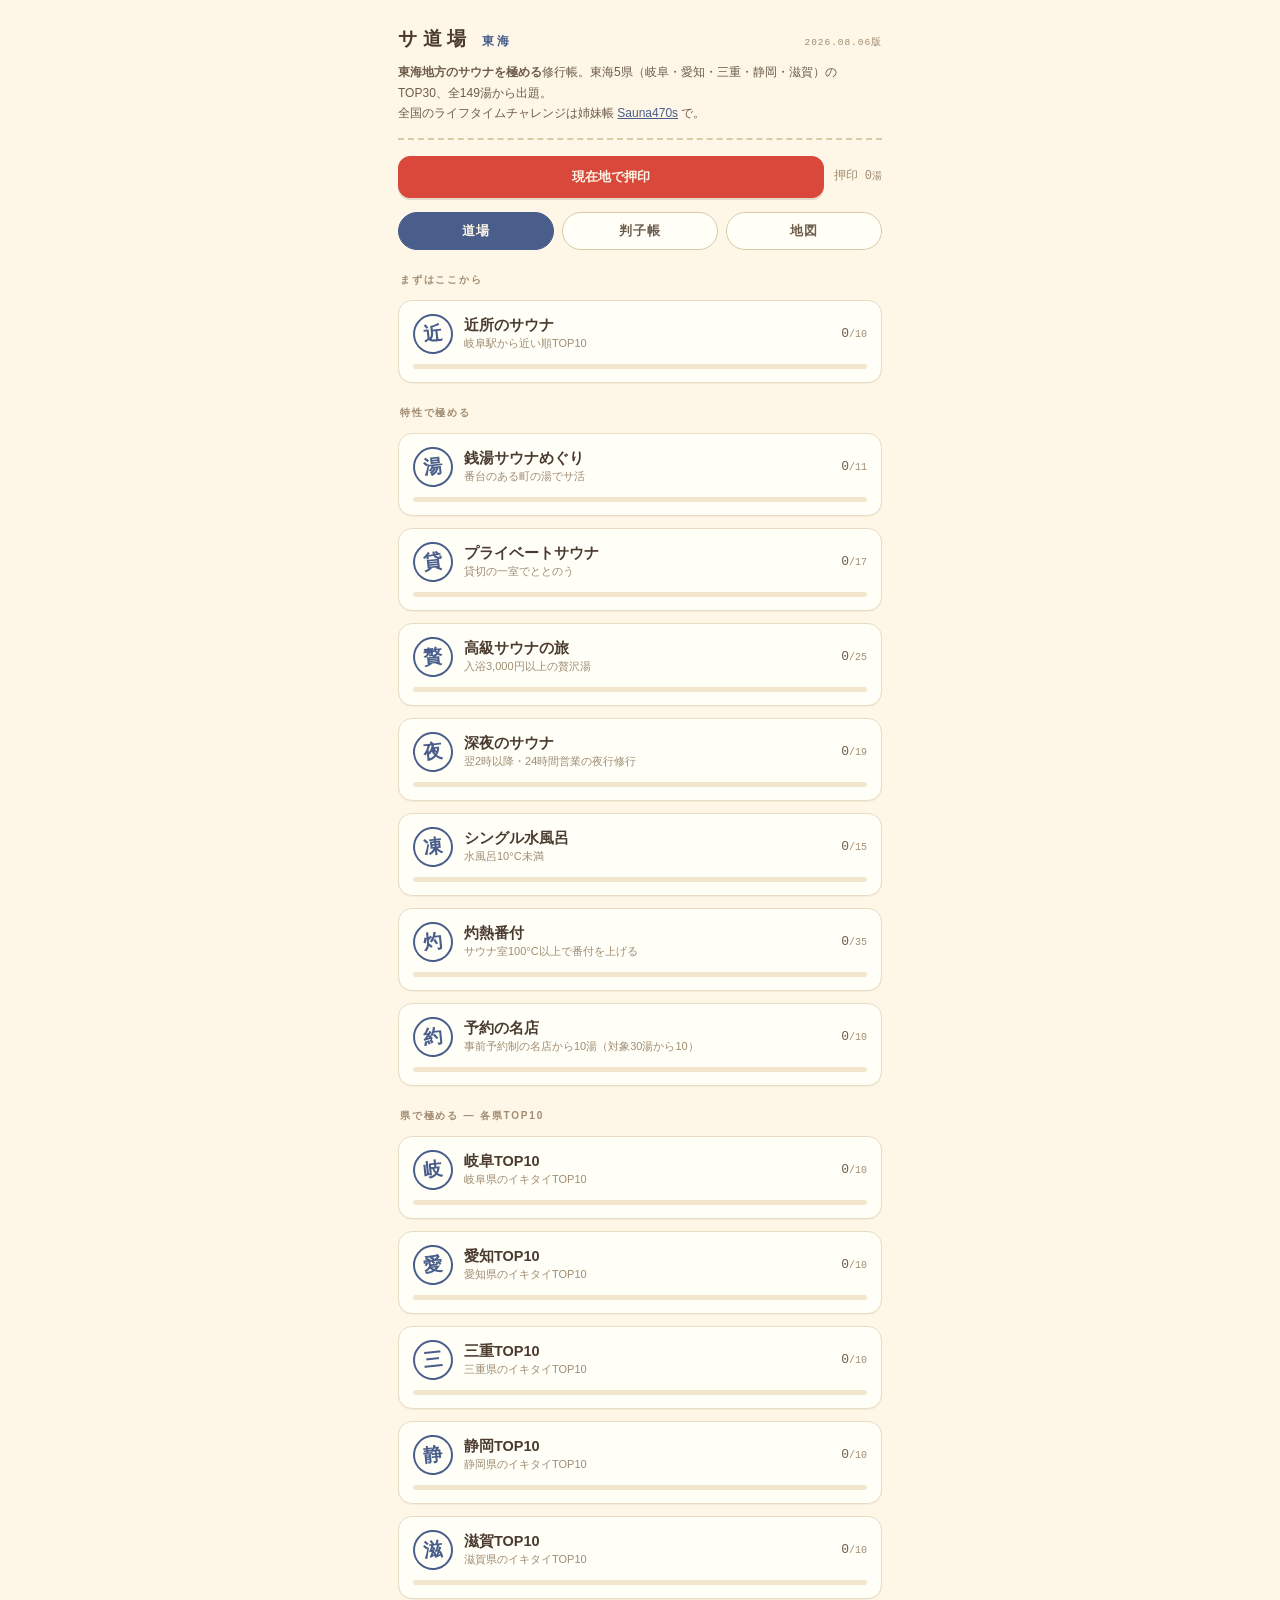
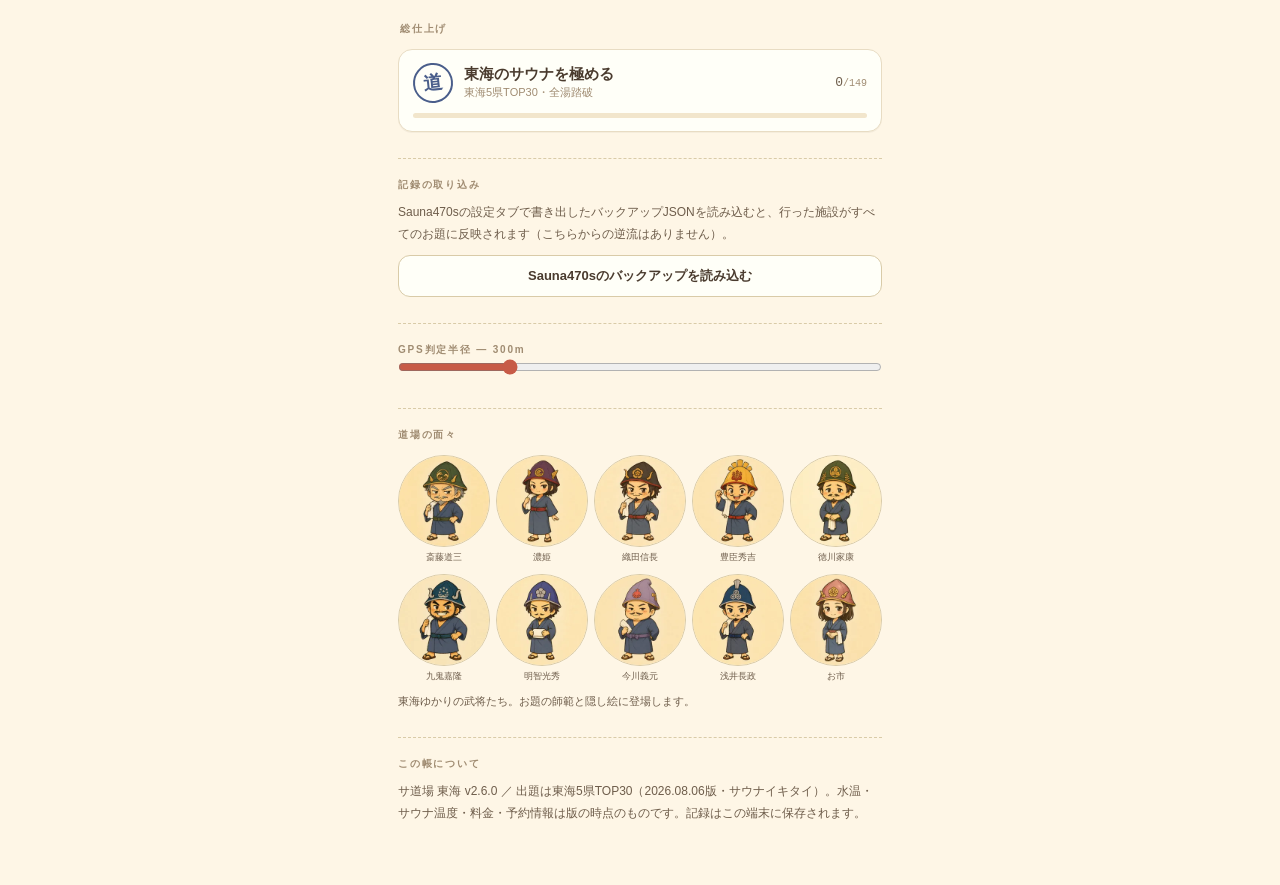
==== commit 70e2d688: "満願之証に武将タイル画の下絵を敷く - 満願で完成したそのお題の絵をdata URIで証書に埋め込み、薄敷きの上に施設判子を重ねる（PNG保存にも焼き込まれる） - 判子の並び順を押した順（日付昇順）" ====
--- a/challenges/index.html
+++ b/challenges/index.html
@@ -175,7 +175,7 @@
 
 <script>
 "use strict";
-const APP_VERSION = "2.5.1";
+const APP_VERSION = "2.6.0";
 const EDITION = "2026.08.06版";   /* 出題元＝Sauna470sの枠データの版 */
 
 /* 施設スナップショット（Sauna470sの枠から生成。wmin=最低水温 smax=最高サウナ温 fee=最安 tag: y=事前予約制 t=宿泊者限定） */
@@ -667,11 +667,26 @@
 }
 
 /* ---------- 満願之証 ---------- */
-window.__cert=qid=>{
+/* 下絵＝そのお題の武将タイル画。独立SVGとして保存するので data URI で埋め込む（SWキャッシュ済みなので圏外でも取れる） */
+const ART_CACHE={};
+async function artDataURL(qid){
+  if(ART_CACHE[qid]!==undefined) return ART_CACHE[qid];
+  try{
+    const r=await fetch(`art/st-${qid}.webp`); if(!r.ok) throw 0;
+    const bl=await r.blob();
+    const durl=await new Promise((res,rej)=>{ const fr=new FileReader(); fr.onload=()=>res(fr.result); fr.onerror=rej; fr.readAsDataURL(bl); });
+    return ART_CACHE[qid]=durl;
+  }catch(e){ return ART_CACHE[qid]=null; }
+}
+window.__cert=async qid=>{
   const q=QUESTS.find(x=>x.id===qid), p=progress(q);
-  const seals=q.targets.filter(stamped);
+  /* 判子は押した順（同日の中は出題順） */
+  const seals=q.targets.filter(stamped)
+    .sort((a,b)=>(state.stamps[a]||"").localeCompare(state.stamps[b]||"")||q.targets.indexOf(a)-q.targets.indexOf(b));
+  const art=await artDataURL(qid);
   const cols=seals.length>60?10:seals.length>20?8:5, cell=(560-100)/cols, rows=Math.ceil(seals.length/cols);
-  const H=250+rows*cell+150;
+  const gridY=250, gridH=rows*cell;
+  const H=gridY+gridH+150;
   let svg=`<svg xmlns="http://www.w3.org/2000/svg" viewBox="0 0 560 ${H}" width="560" height="${H}">
     <defs><filter id="ctex" x="0" y="0" width="560" height="${H}" filterUnits="userSpaceOnUse">
       <feTurbulence type="fractalNoise" baseFrequency="0.09" numOctaves="3" seed="7"/>
@@ -684,17 +699,23 @@
     <text x="280" y="140" text-anchor="middle" font-size="22" font-weight="700" fill="#C75B47" font-family="'Hiragino Mincho ProN','Yu Mincho',serif" letter-spacing="3">${esc(q.name)}</text>
     <text x="280" y="178" text-anchor="middle" font-size="13" fill="#8A7358">${seals.length}湯 満了</text>
     <text x="280" y="204" text-anchor="middle" font-size="13" fill="#8A7358" font-family="ui-monospace,monospace">${esc(today())}</text>`;
-  /* 集めた施設の判子そのものを敷き詰める（同じ判は2つとない） */
+  /* 下絵：満願で完成した武将たちの絵を薄く敷く */
+  if(art){
+    svg+=`<image href="${art}" x="40" y="${gridY-12}" width="480" height="${gridH+24}" preserveAspectRatio="xMidYMid slice" opacity="0.9"/>
+      <rect x="40" y="${gridY-12}" width="480" height="${gridH+24}" fill="#FEF6E6" opacity="0.62"/>
+      <rect x="40" y="${gridY-12}" width="480" height="${gridH+24}" fill="none" stroke="#D9CBA8" stroke-width="1.2"/>`;
+  }
+  /* その上に、集めた施設の判子を押した順で敷き詰める（同じ判は2つとない） */
   svg+=`<g filter="url(#ctex)" opacity="0.92">`;
   seals.forEach((id,i)=>{
-    const x=50+(i%cols)*cell+cell/2, y=250+Math.floor(i/cols)*cell+cell/2;
+    const x=50+(i%cols)*cell+cell/2, y=gridY+Math.floor(i/cols)*cell+cell/2;
     svg+=`<g transform="translate(${x} ${y}) scale(${(cell*0.0104).toFixed(4)})">${facSeal(byId[id],{bodyOnly:1})}</g>`;
   });
   svg+=`</g>`;
   svg+=`<g transform="rotate(-9 464 ${H-92})"><circle cx="464" cy="${H-92}" r="42" fill="none" stroke="#C7973F" stroke-width="5"/>
     <text x="464" y="${H-78}" text-anchor="middle" font-size="38" font-weight="800" fill="#C7973F" font-family="'Hiragino Mincho ProN','Yu Mincho',serif">満</text></g>
     <text x="50" y="${H-64}" font-size="12" fill="#8A7358">サ道場 東海 — ${esc(EDITION)}</text></svg>`;
-  const disp=svg.replace(/width="560" height="\d+"/,'style="width:100%;height:auto;display:block"');
+  const disp=svg.replace(/width="560" height="[\d.]+"/,'style="width:100%;height:auto;display:block"');
   openSheet(sheetHead("満願之証")+`<div style="border:1.5px solid var(--line);border-radius:12px;overflow:hidden">${disp}</div>
     <button class="btn primary" style="width:100%;margin-top:14px" id="certSave">画像として保存</button>`);
   document.getElementById("certSave").addEventListener("click",()=>{
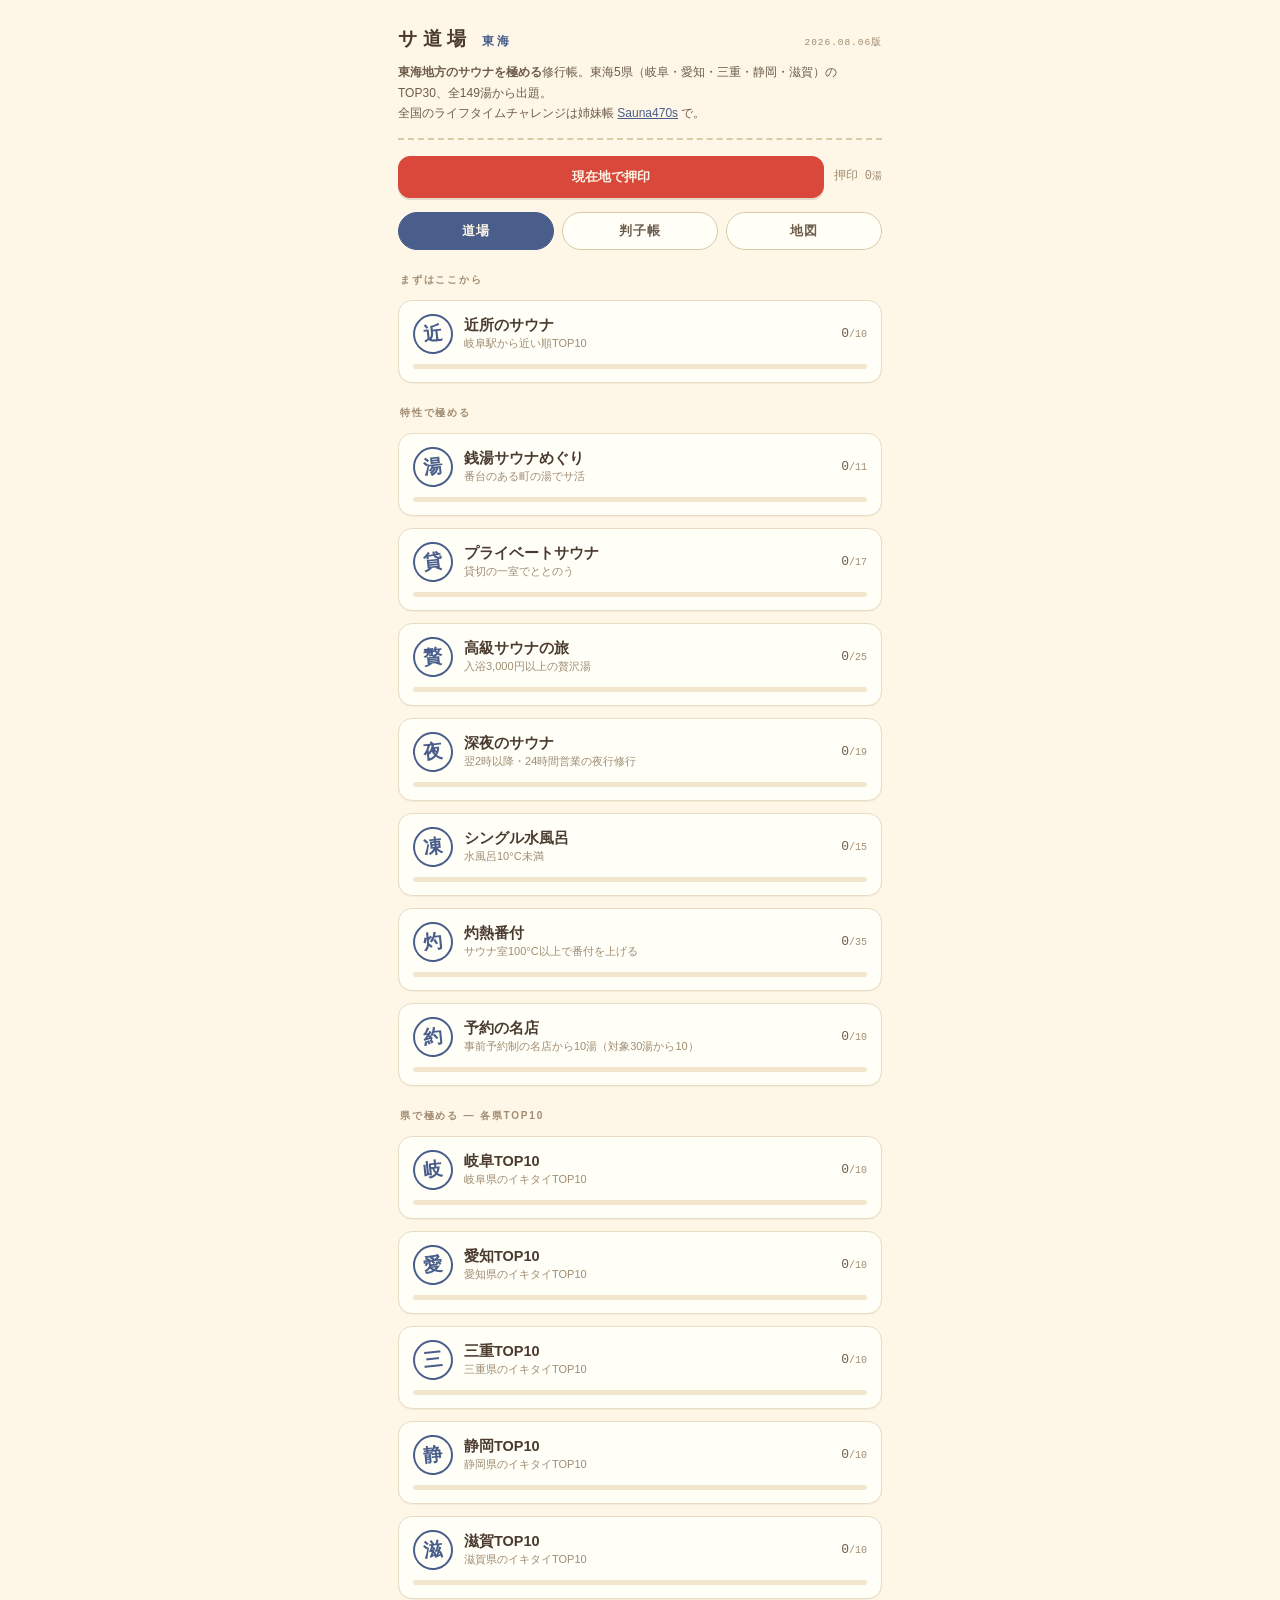
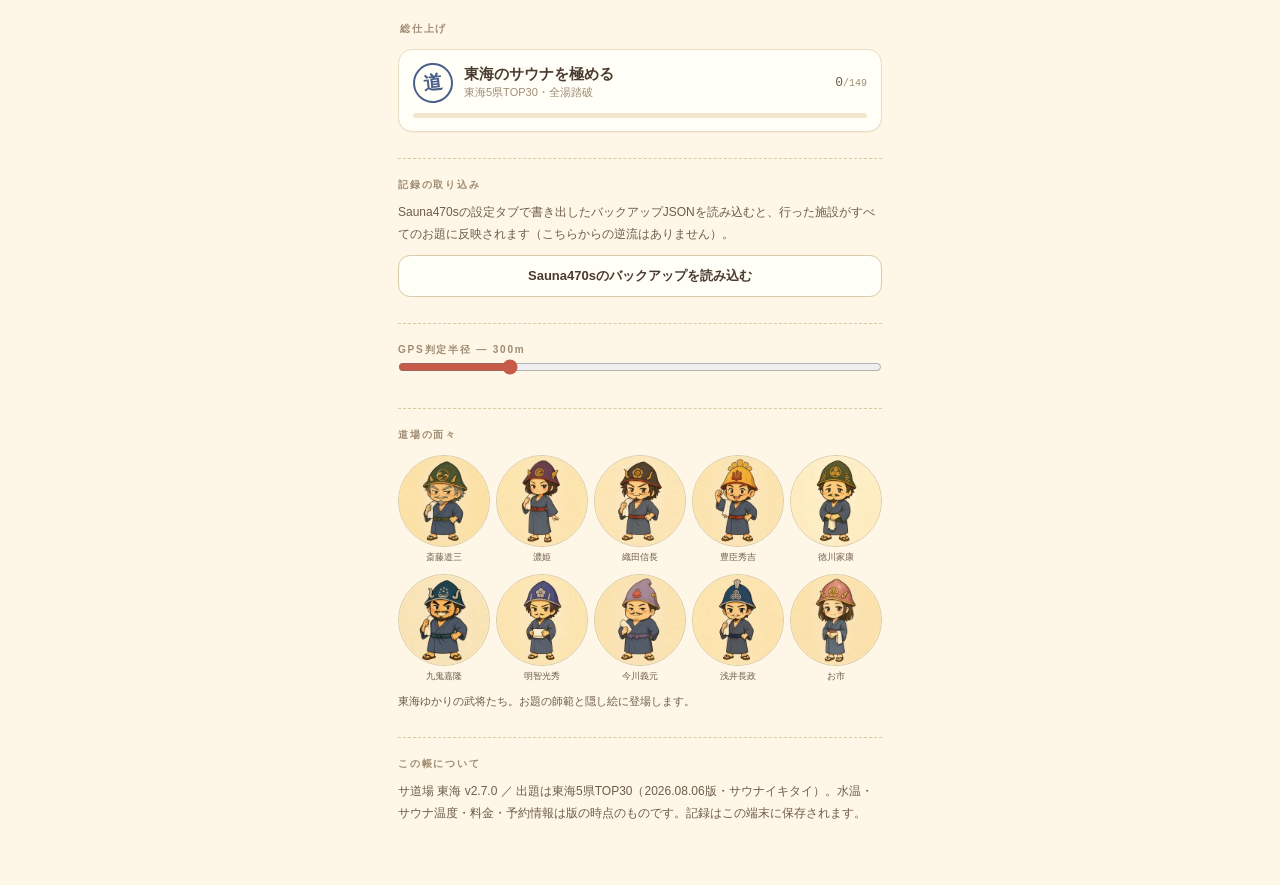
==== commit 30a1c85a: "サ道場：手動押印から採点画面へ遷移＋証書の下絵を濃く - 手動押印で採点画面（4軸×25点＋特別加減点±10・理由必須。470sと同じ基準）に遷移   採点せず押印も可。押印済みカードから採点・編集も" ====
--- a/challenges/index.html
+++ b/challenges/index.html
@@ -175,7 +175,7 @@
 
 <script>
 "use strict";
-const APP_VERSION = "2.6.0";
+const APP_VERSION = "2.7.0";
 const EDITION = "2026.08.06版";   /* 出題元＝Sauna470sの枠データの版 */
 
 /* 施設スナップショット（Sauna470sの枠から生成。wmin=最低水温 smax=最高サウナ温 fee=最安 tag: y=事前予約制 t=宿泊者限定） */
@@ -400,11 +400,12 @@
 
 /* ---------- 状態 ---------- */
 const KEY="sadojo:v1";
-/* wants=行きたい（ブックマーク）、ufacs=枠外の自由登録施設。旧ファイルに無くても既定値で埋まる */
-let state={stamps:{}, wants:{}, ufacs:[], radius:300};
+/* wants=行きたい、ufacs=枠外の自由登録施設、scores=採点（4軸+特別加減点）。旧ファイルに無くても既定値で埋まる */
+let state={stamps:{}, wants:{}, ufacs:[], scores:{}, radius:300};
 try{ const raw=localStorage.getItem(KEY); if(raw) state=Object.assign(state,JSON.parse(raw)); }catch(e){}
 if(!state.wants) state.wants={};
 if(!Array.isArray(state.ufacs)) state.ufacs=[];
+if(!state.scores) state.scores={};
 reindex();
 const save=()=>{ try{ localStorage.setItem(KEY,JSON.stringify(state)); }catch(e){ notify("保存に失敗しました。","err"); } };
 const stamped=id=>!!state.stamps[id];
@@ -537,18 +538,67 @@
     <div style="margin-top:9px">${kind?`<span class="badge">${esc(kind)}</span>`:""}${tags.map(t=>`<span class="badge" style="color:var(--stamp);border-color:var(--stamp)">${esc(t)}</span>`).join("")}</div>
     ${specs.length?`<p style="font-size:12.5px;color:var(--mid);margin:8px 0 0" class="mono">${specs.join("　")}</p>`:""}
     ${inQuests.length?`<p style="font-size:11px;color:var(--muted);margin:8px 0 0">対象のお題：${inQuests.map(q=>`<span class="hanko" style="display:inline-flex;width:20px;height:20px;font-size:9px;vertical-align:middle;margin-right:3px;${progress(q).full?"border-color:var(--gold);color:var(--gold);background:rgba(199,151,63,.08)":""}">${q.seal}</span>`).join("")}</p>`:""}
-    <p style="font-size:11.5px;color:var(--mid);margin:10px 0 0">${on?`<b style="color:var(--stamp)">押印済み</b>　<span class="mono">${esc(state.stamps[fid])}</span>`:"未踏"}</p>
+    <p style="font-size:11.5px;color:var(--mid);margin:10px 0 0">${on?`<b style="color:var(--stamp)">押印済み</b>　<span class="mono">${esc(state.stamps[fid])}</span>${state.scores[fid]?`　採点 <b style="color:var(--stamp)">${scoreTotal(state.scores[fid])}点</b>`:""}`:"未踏"}</p>
     <div class="fbtnrow">
-      ${on?`<button class="btn" onclick="window.__stamp('${fid}','${backQid||""}')">押印を取り消す</button>`
-          :`<button class="btn primary" onclick="window.__stamp('${fid}','${backQid||""}')">手動で押印する</button>`}
-      <button class="btn" style="${want?"border-color:var(--gold);color:var(--gold)":""}" onclick="window.__want('${fid}','${backQid||""}')">${want?"★ 行きたい済":"☆ 行きたい"}</button>
+      ${on?`<button class="btn${state.scores[fid]?"":" primary"}" onclick="window.__scoreOpen('${fid}','${backQid||""}')">${state.scores[fid]?"採点を編集":"採点する"}</button>
+            <button class="btn" onclick="window.__stamp('${fid}','${backQid||""}')">押印を取り消す</button>`
+          :`<button class="btn primary" onclick="window.__scoreOpen('${fid}','${backQid||""}')">手動で押印する</button>
+            <button class="btn" style="${want?"border-color:var(--gold);color:var(--gold)":""}" onclick="window.__want('${fid}','${backQid||""}')">${want?"★ 行きたい済":"☆ 行きたい"}</button>`}
     </div>
     <div class="fbtnrow">
+      ${on?`<button class="btn" style="${want?"border-color:var(--gold);color:var(--gold)":""}" onclick="window.__want('${fid}','${backQid||""}')">${want?"★ 行きたい済":"☆ 行きたい"}</button>`:""}
       <button class="btn" onclick="window.__maps(${f.lat},${f.lng})">Googleマップで開く</button>
       ${isU?`<button class="btn" style="color:var(--stamp);border-color:var(--stamp)" onclick="window.__udel('${fid}')">登録を削除</button>`:""}
     </div>
-    ${on?"":`<p style="font-size:10px;color:var(--muted);margin-top:8px">手動押印は現地で使う用。GPSが届く場所では「現在地で押印」が確実です。</p>`}`);
-}
+    ${on?"":`<p style="font-size:10px;color:var(--muted);margin-top:8px">手動押印は現地で使う用。GPSが届く場所では「現在地で押印」が確実です（押印後にカードから採点できます）。</p>`}`);
+}
+
+/* ---------- 採点（470sと同じ思想：4軸×25点＋特別加減点±10・理由必須） ---------- */
+const scoreTotal=sc=>sc.s.reduce((a,b)=>a+b,0)+(sc.x||0);
+window.__scoreOpen=(fid,backQid)=>{
+  const f=byId[fid]; if(!f) return;
+  const on=stamped(fid);
+  const sc=state.scores[fid]||{s:[13,13,13,13],x:0,why:""};
+  const AX=["サウナ室","水風呂","外気浴・休憩","清潔・雰囲気"];
+  openSheet(sheetHead(on?"採点":"押印と採点")+`
+    <p style="font-size:14px;font-weight:800;margin:0 0 2px">${esc(f.name)}</p>
+    <p style="font-size:10.5px;color:var(--muted);margin:0 0 6px">4軸×25点＋特別加減点±10。基準線：竜泉寺の湯 ≒ 82点</p>
+    ${AX.map((a,i)=>`<div style="margin-top:9px">
+      <div style="display:flex;justify-content:space-between;font-size:12.5px"><span>${a}</span><b class="mono" id="sv${i}">${sc.s[i]}</b></div>
+      <input type="range" min="0" max="25" step="1" value="${sc.s[i]}" id="sx${i}"></div>`).join("")}
+    <div style="margin-top:12px;border-top:1.5px dashed var(--line2);padding-top:10px">
+      <div style="display:flex;justify-content:space-between;font-size:12.5px"><span>特別加減点</span><b class="mono" id="svx">${sc.x>0?"+":""}${sc.x}</b></div>
+      <input type="range" min="-10" max="10" step="1" value="${sc.x}" id="sxx">
+      <input id="swhy" placeholder="特別加減点の理由（±をつけたら必須）" maxlength="60" value="${esc(sc.why||"")}"
+        style="width:100%;font-family:inherit;font-size:13px;padding:10px 12px;border:1.5px solid var(--line2);border-radius:10px;background:var(--panel);color:var(--text);margin-top:6px">
+    </div>
+    <p style="text-align:center;margin:12px 0 4px;font-size:12px;color:var(--mid)">合計 <b class="mono" id="stot" style="font-size:24px;color:var(--stamp)">${scoreTotal(sc)}</b> 点</p>
+    <div class="fbtnrow">
+      <button class="btn primary" id="scSave">${on?"採点を保存":"押印して保存"}</button>
+      ${on?"":`<button class="btn" id="scSkip">採点せず押印</button>`}
+    </div>`);
+  const cur=()=>({ s:AX.map((_,i)=>+document.getElementById("sx"+i).value), x:+document.getElementById("sxx").value, why:document.getElementById("swhy").value.trim() });
+  const upd=()=>{ const c=cur();
+    AX.forEach((_,i)=>document.getElementById("sv"+i).textContent=c.s[i]);
+    document.getElementById("svx").textContent=(c.x>0?"+":"")+c.x;
+    document.getElementById("stot").textContent=scoreTotal(c); };
+  AX.forEach((_,i)=>document.getElementById("sx"+i).addEventListener("input",upd));
+  document.getElementById("sxx").addEventListener("input",upd);
+  document.getElementById("scSave").addEventListener("click",()=>{
+    const c=cur();
+    if(c.x!==0&&!c.why){ notify("特別加減点の理由を書いてください。","err"); return; }
+    state.scores[fid]=c;
+    const first=!stamped(fid);
+    if(first) state.stamps[fid]=today();
+    save(); render(); openFac(fid,backQid||undefined);
+    if(first) stampFx(f);
+  });
+  const skip=document.getElementById("scSkip");
+  if(skip) skip.addEventListener("click",()=>{
+    state.stamps[fid]=today();
+    save(); render(); openFac(fid,backQid||undefined); stampFx(f);
+  });
+};
 /* ---------- 施設判子（自動生成） ----------
    形=施設タイプ（丸=温浴・銭湯 / 角=貸切・カプセル / 六角=宿 / 五角=アウトドア）、
    中央=施設名の頭文字、肩=市町村、下のモチーフ=実データの武勇伝
@@ -638,14 +688,14 @@
   const f=byId[fid]; if(!f||!f.u) return;
   if(!confirm(`${f.name} の登録を削除しますか？（押印・行きたいも消えます）`)) return;
   state.ufacs=state.ufacs.filter(x=>x.id!==fid);
-  delete state.stamps[fid]; delete state.wants[fid];
+  delete state.stamps[fid]; delete state.wants[fid]; delete state.scores[fid];
   reindex(); save(); render(); closeSheet(); notify("登録を削除しました");
 };
 
 function toggleStamp(f){
   if(stamped(f.id)){
-    if(!confirm(`${f.name} の押印を取り消しますか？`)) return;
-    delete state.stamps[f.id]; save(); render(); notify("押印を取り消しました");
+    if(!confirm(`${f.name} の押印を取り消しますか？${state.scores[f.id]?"（採点も消えます）":""}`)) return;
+    delete state.stamps[f.id]; delete state.scores[f.id]; save(); render(); notify("押印を取り消しました");
   }else{
     state.stamps[f.id]=today(); save(); render(); stampFx(f);
   }
@@ -701,8 +751,8 @@
     <text x="280" y="204" text-anchor="middle" font-size="13" fill="#8A7358" font-family="ui-monospace,monospace">${esc(today())}</text>`;
   /* 下絵：満願で完成した武将たちの絵を薄く敷く */
   if(art){
-    svg+=`<image href="${art}" x="40" y="${gridY-12}" width="480" height="${gridH+24}" preserveAspectRatio="xMidYMid slice" opacity="0.9"/>
-      <rect x="40" y="${gridY-12}" width="480" height="${gridH+24}" fill="#FEF6E6" opacity="0.62"/>
+    svg+=`<image href="${art}" x="40" y="${gridY-12}" width="480" height="${gridH+24}" preserveAspectRatio="xMidYMid slice"/>
+      <rect x="40" y="${gridY-12}" width="480" height="${gridH+24}" fill="#FEF6E6" opacity="0.38"/>
       <rect x="40" y="${gridY-12}" width="480" height="${gridH+24}" fill="none" stroke="#D9CBA8" stroke-width="1.2"/>`;
   }
   /* その上に、集めた施設の判子を押した順で敷き詰める（同じ判は2つとない） */
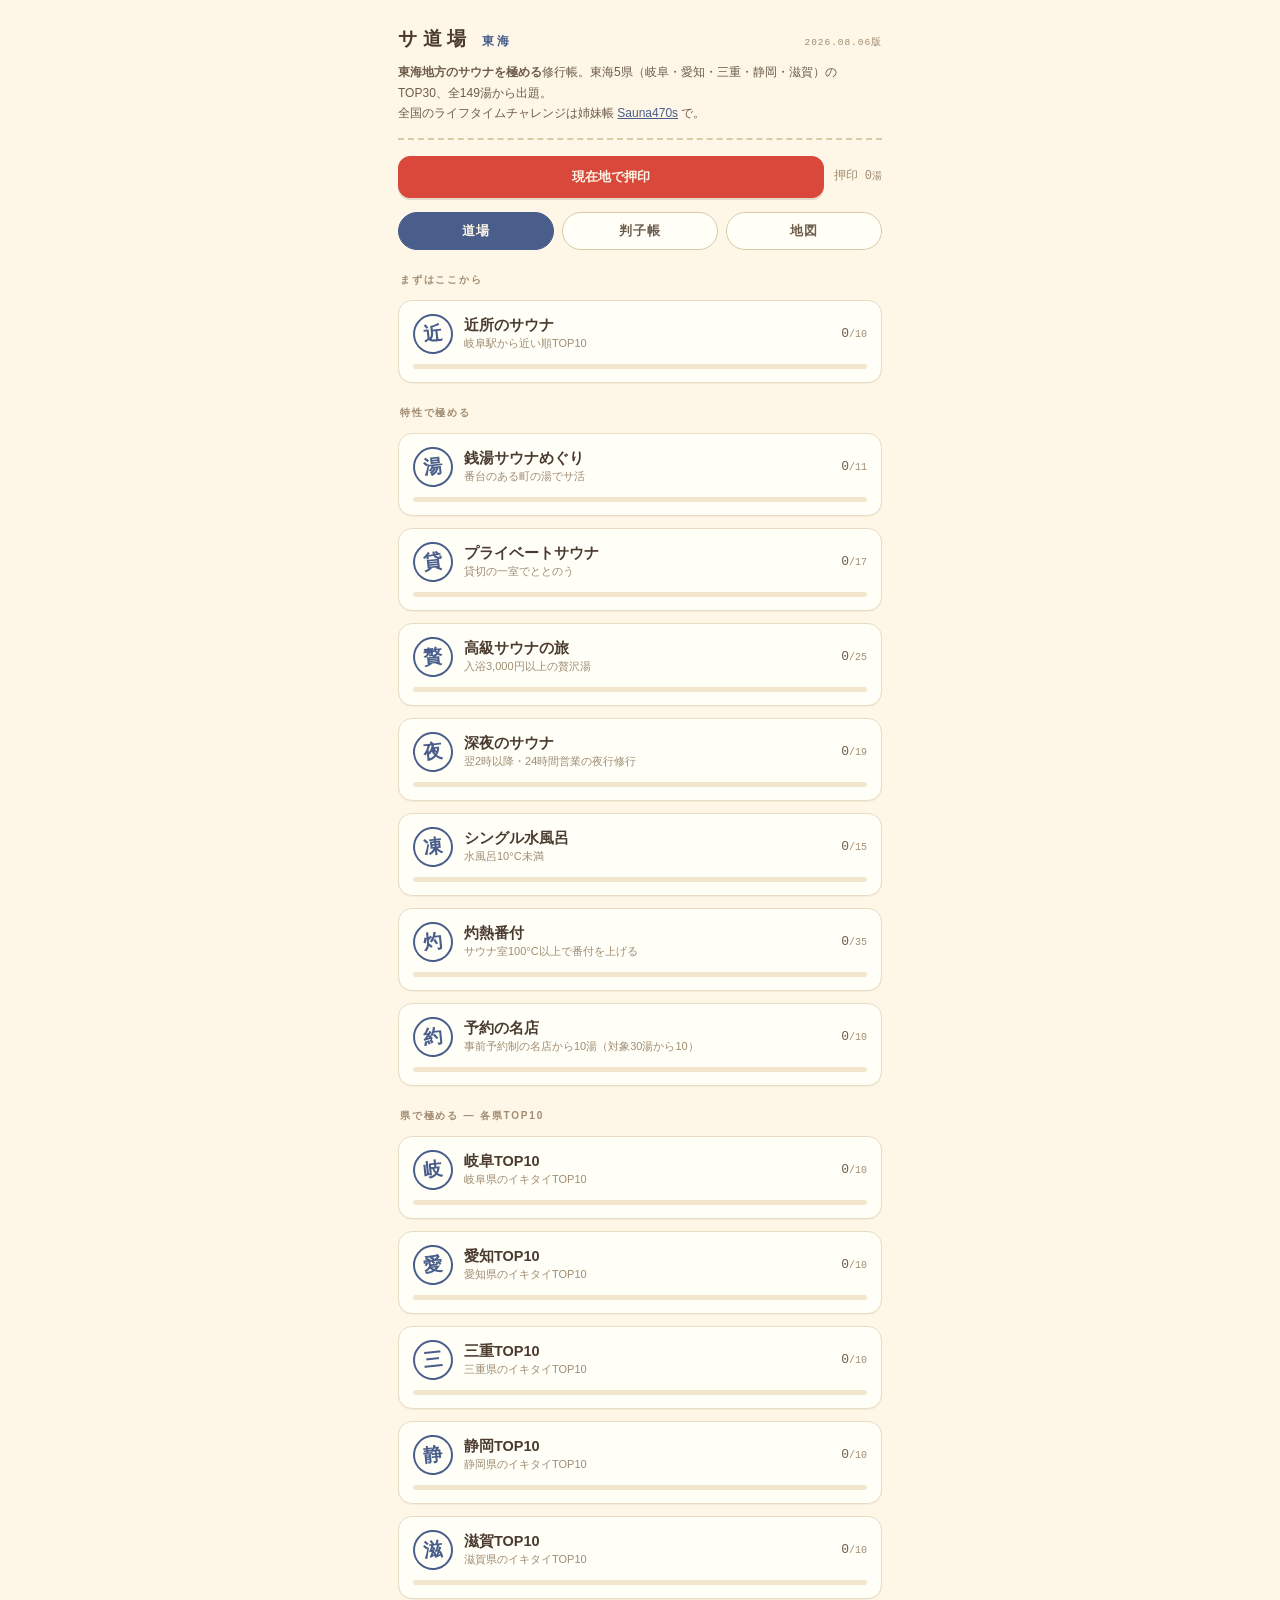
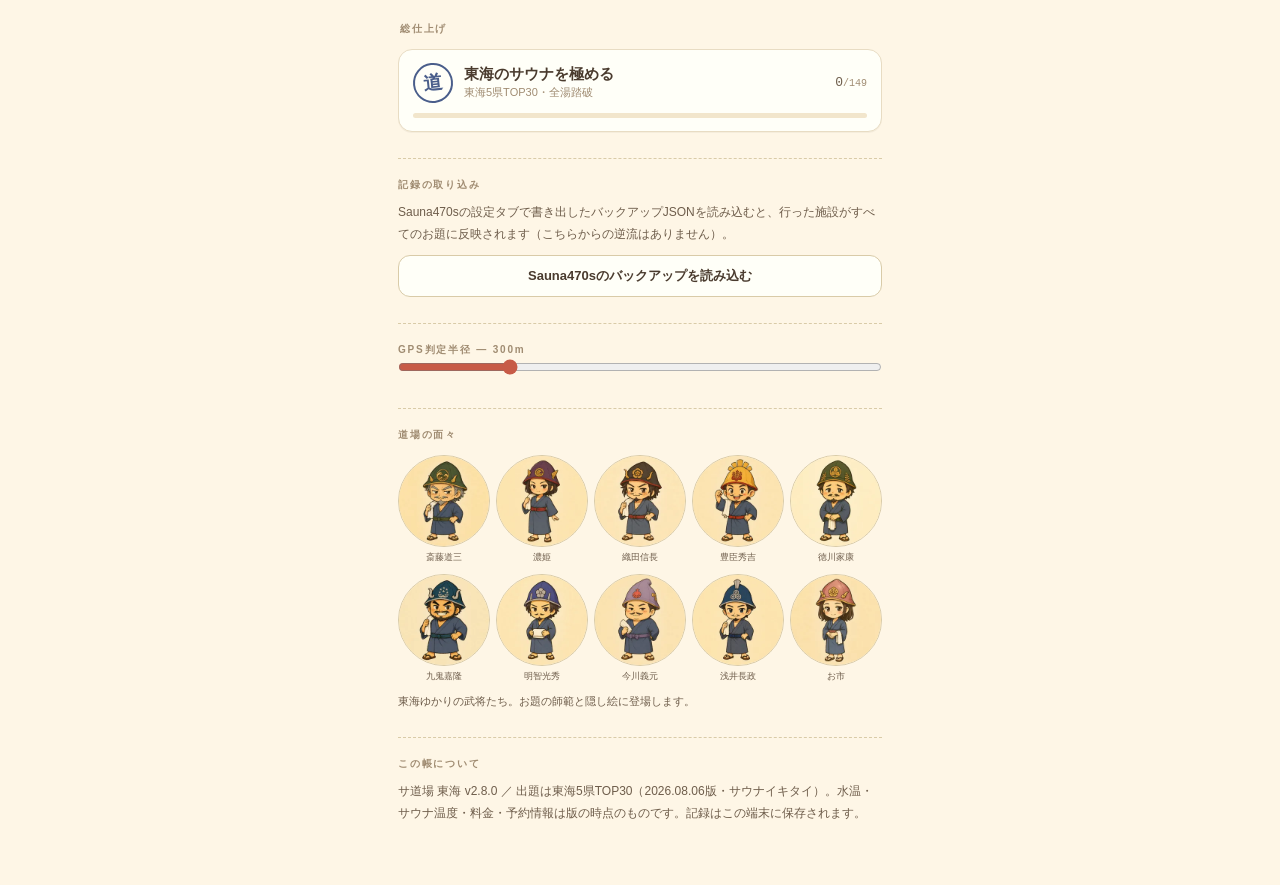
==== commit ff9fe1c1: "サ道場：採点を5軸×5点満点0.1刻みに改定（導線軸を追加） - 軸：サウナ室/水風呂/外気浴・休憩/清潔・雰囲気/導線、各0〜5.0（0.1刻み） - 特別加減点は±2.5（比率を旧±10/100に" ====
--- a/challenges/index.html
+++ b/challenges/index.html
@@ -175,7 +175,7 @@
 
 <script>
 "use strict";
-const APP_VERSION = "2.7.0";
+const APP_VERSION = "2.8.0";
 const EDITION = "2026.08.06版";   /* 出題元＝Sauna470sの枠データの版 */
 
 /* 施設スナップショット（Sauna470sの枠から生成。wmin=最低水温 smax=最高サウナ温 fee=最安 tag: y=事前予約制 t=宿泊者限定） */
@@ -538,7 +538,7 @@
     <div style="margin-top:9px">${kind?`<span class="badge">${esc(kind)}</span>`:""}${tags.map(t=>`<span class="badge" style="color:var(--stamp);border-color:var(--stamp)">${esc(t)}</span>`).join("")}</div>
     ${specs.length?`<p style="font-size:12.5px;color:var(--mid);margin:8px 0 0" class="mono">${specs.join("　")}</p>`:""}
     ${inQuests.length?`<p style="font-size:11px;color:var(--muted);margin:8px 0 0">対象のお題：${inQuests.map(q=>`<span class="hanko" style="display:inline-flex;width:20px;height:20px;font-size:9px;vertical-align:middle;margin-right:3px;${progress(q).full?"border-color:var(--gold);color:var(--gold);background:rgba(199,151,63,.08)":""}">${q.seal}</span>`).join("")}</p>`:""}
-    <p style="font-size:11.5px;color:var(--mid);margin:10px 0 0">${on?`<b style="color:var(--stamp)">押印済み</b>　<span class="mono">${esc(state.stamps[fid])}</span>${state.scores[fid]?`　採点 <b style="color:var(--stamp)">${scoreTotal(state.scores[fid])}点</b>`:""}`:"未踏"}</p>
+    <p style="font-size:11.5px;color:var(--mid);margin:10px 0 0">${on?`<b style="color:var(--stamp)">押印済み</b>　<span class="mono">${esc(state.stamps[fid])}</span>${state.scores[fid]?`　採点 <b style="color:var(--stamp)">${fmt1(scoreTotal(state.scores[fid]))}点</b>`:""}`:"未踏"}</p>
     <div class="fbtnrow">
       ${on?`<button class="btn${state.scores[fid]?"":" primary"}" onclick="window.__scoreOpen('${fid}','${backQid||""}')">${state.scores[fid]?"採点を編集":"採点する"}</button>
             <button class="btn" onclick="window.__stamp('${fid}','${backQid||""}')">押印を取り消す</button>`
@@ -553,35 +553,45 @@
     ${on?"":`<p style="font-size:10px;color:var(--muted);margin-top:8px">手動押印は現地で使う用。GPSが届く場所では「現在地で押印」が確実です（押印後にカードから採点できます）。</p>`}`);
 }
 
-/* ---------- 採点（470sと同じ思想：4軸×25点＋特別加減点±10・理由必須） ---------- */
-const scoreTotal=sc=>sc.s.reduce((a,b)=>a+b,0)+(sc.x||0);
+/* ---------- 採点 ----------
+   v2.8〜：5軸（サウナ室/水風呂/外気浴・休憩/清潔・雰囲気/導線）×5点満点・0.1刻み＋特別加減点±2.5・理由必須。
+   旧形式（4軸×25点＋±10、vなし）は読み込み時に換算して v:2 を付ける。導線だけは旧データに無いので既定値2.5で埋まる */
+const AXES=["サウナ室","水風呂","外気浴・休憩","清潔・雰囲気","導線"];
+const r1=v=>Math.round(v*10)/10;
+for(const fid in state.scores){
+  const sc=state.scores[fid];
+  if(!sc.v){ sc.s=sc.s.map(v=>r1(v/5)); sc.s.push(2.5); sc.x=r1((sc.x||0)/4); sc.v=2; }
+}
+save();
+const scoreTotal=sc=>r1(sc.s.reduce((a,b)=>a+b,0)+(sc.x||0));
+const fmt1=v=>(Math.round(v*10)/10).toFixed(1);
 window.__scoreOpen=(fid,backQid)=>{
   const f=byId[fid]; if(!f) return;
   const on=stamped(fid);
-  const sc=state.scores[fid]||{s:[13,13,13,13],x:0,why:""};
-  const AX=["サウナ室","水風呂","外気浴・休憩","清潔・雰囲気"];
+  const sc=state.scores[fid]||{s:[2.5,2.5,2.5,2.5,2.5],x:0,why:"",v:2};
+  const AX=AXES;
   openSheet(sheetHead(on?"採点":"押印と採点")+`
     <p style="font-size:14px;font-weight:800;margin:0 0 2px">${esc(f.name)}</p>
-    <p style="font-size:10.5px;color:var(--muted);margin:0 0 6px">4軸×25点＋特別加減点±10。基準線：竜泉寺の湯 ≒ 82点</p>
+    <p style="font-size:10.5px;color:var(--muted);margin:0 0 6px">5軸×5点（0.1刻み）＋特別加減点±2.5。基準線：竜泉寺の湯 ≒ 20.5点</p>
     ${AX.map((a,i)=>`<div style="margin-top:9px">
-      <div style="display:flex;justify-content:space-between;font-size:12.5px"><span>${a}</span><b class="mono" id="sv${i}">${sc.s[i]}</b></div>
-      <input type="range" min="0" max="25" step="1" value="${sc.s[i]}" id="sx${i}"></div>`).join("")}
+      <div style="display:flex;justify-content:space-between;font-size:12.5px"><span>${a}</span><b class="mono" id="sv${i}">${fmt1(sc.s[i])}</b></div>
+      <input type="range" min="0" max="5" step="0.1" value="${sc.s[i]}" id="sx${i}"></div>`).join("")}
     <div style="margin-top:12px;border-top:1.5px dashed var(--line2);padding-top:10px">
-      <div style="display:flex;justify-content:space-between;font-size:12.5px"><span>特別加減点</span><b class="mono" id="svx">${sc.x>0?"+":""}${sc.x}</b></div>
-      <input type="range" min="-10" max="10" step="1" value="${sc.x}" id="sxx">
+      <div style="display:flex;justify-content:space-between;font-size:12.5px"><span>特別加減点</span><b class="mono" id="svx">${sc.x>0?"+":""}${fmt1(sc.x)}</b></div>
+      <input type="range" min="-2.5" max="2.5" step="0.1" value="${sc.x}" id="sxx">
       <input id="swhy" placeholder="特別加減点の理由（±をつけたら必須）" maxlength="60" value="${esc(sc.why||"")}"
         style="width:100%;font-family:inherit;font-size:13px;padding:10px 12px;border:1.5px solid var(--line2);border-radius:10px;background:var(--panel);color:var(--text);margin-top:6px">
     </div>
-    <p style="text-align:center;margin:12px 0 4px;font-size:12px;color:var(--mid)">合計 <b class="mono" id="stot" style="font-size:24px;color:var(--stamp)">${scoreTotal(sc)}</b> 点</p>
+    <p style="text-align:center;margin:12px 0 4px;font-size:12px;color:var(--mid)">合計 <b class="mono" id="stot" style="font-size:24px;color:var(--stamp)">${fmt1(scoreTotal(sc))}</b> 点</p>
     <div class="fbtnrow">
       <button class="btn primary" id="scSave">${on?"採点を保存":"押印して保存"}</button>
       ${on?"":`<button class="btn" id="scSkip">採点せず押印</button>`}
     </div>`);
-  const cur=()=>({ s:AX.map((_,i)=>+document.getElementById("sx"+i).value), x:+document.getElementById("sxx").value, why:document.getElementById("swhy").value.trim() });
+  const cur=()=>({ s:AX.map((_,i)=>r1(+document.getElementById("sx"+i).value)), x:r1(+document.getElementById("sxx").value), why:document.getElementById("swhy").value.trim(), v:2 });
   const upd=()=>{ const c=cur();
-    AX.forEach((_,i)=>document.getElementById("sv"+i).textContent=c.s[i]);
-    document.getElementById("svx").textContent=(c.x>0?"+":"")+c.x;
-    document.getElementById("stot").textContent=scoreTotal(c); };
+    AX.forEach((_,i)=>document.getElementById("sv"+i).textContent=fmt1(c.s[i]));
+    document.getElementById("svx").textContent=(c.x>0?"+":"")+fmt1(c.x);
+    document.getElementById("stot").textContent=fmt1(scoreTotal(c)); };
   AX.forEach((_,i)=>document.getElementById("sx"+i).addEventListener("input",upd));
   document.getElementById("sxx").addEventListener("input",upd);
   document.getElementById("scSave").addEventListener("click",()=>{
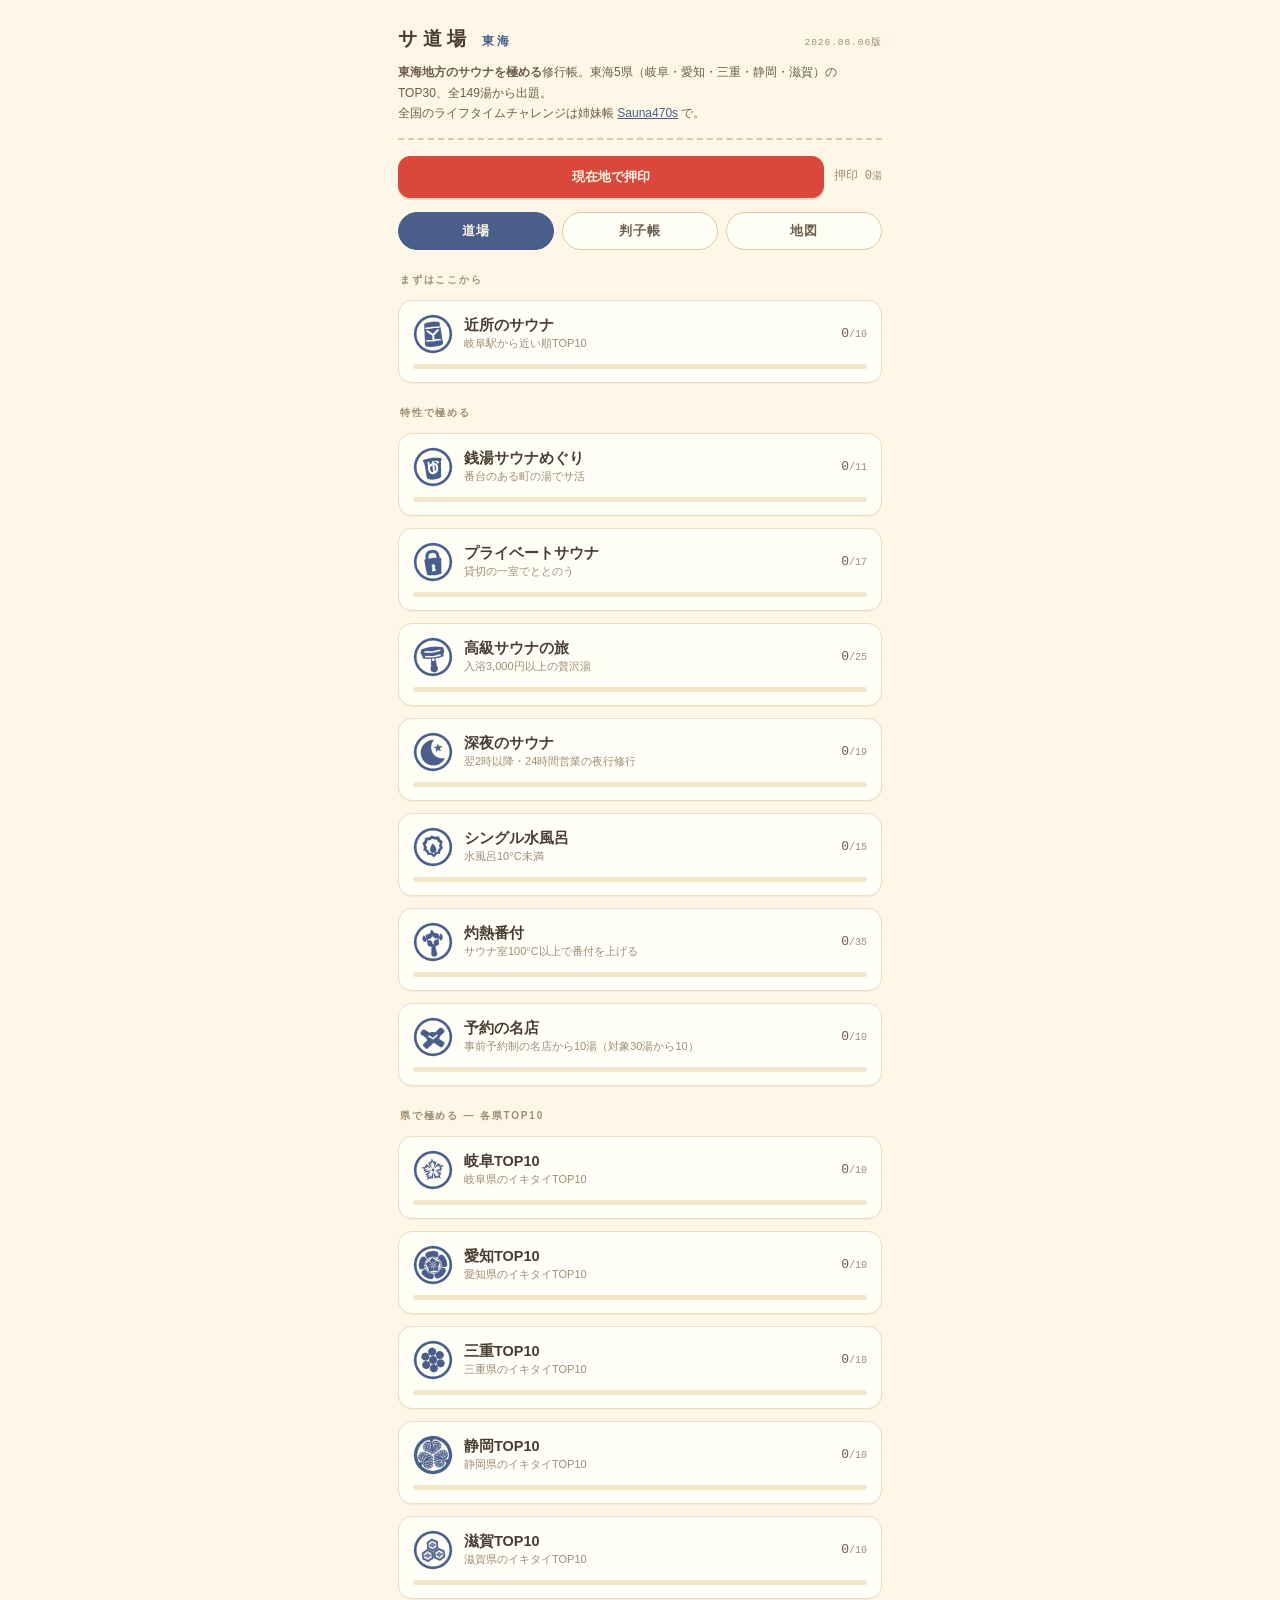
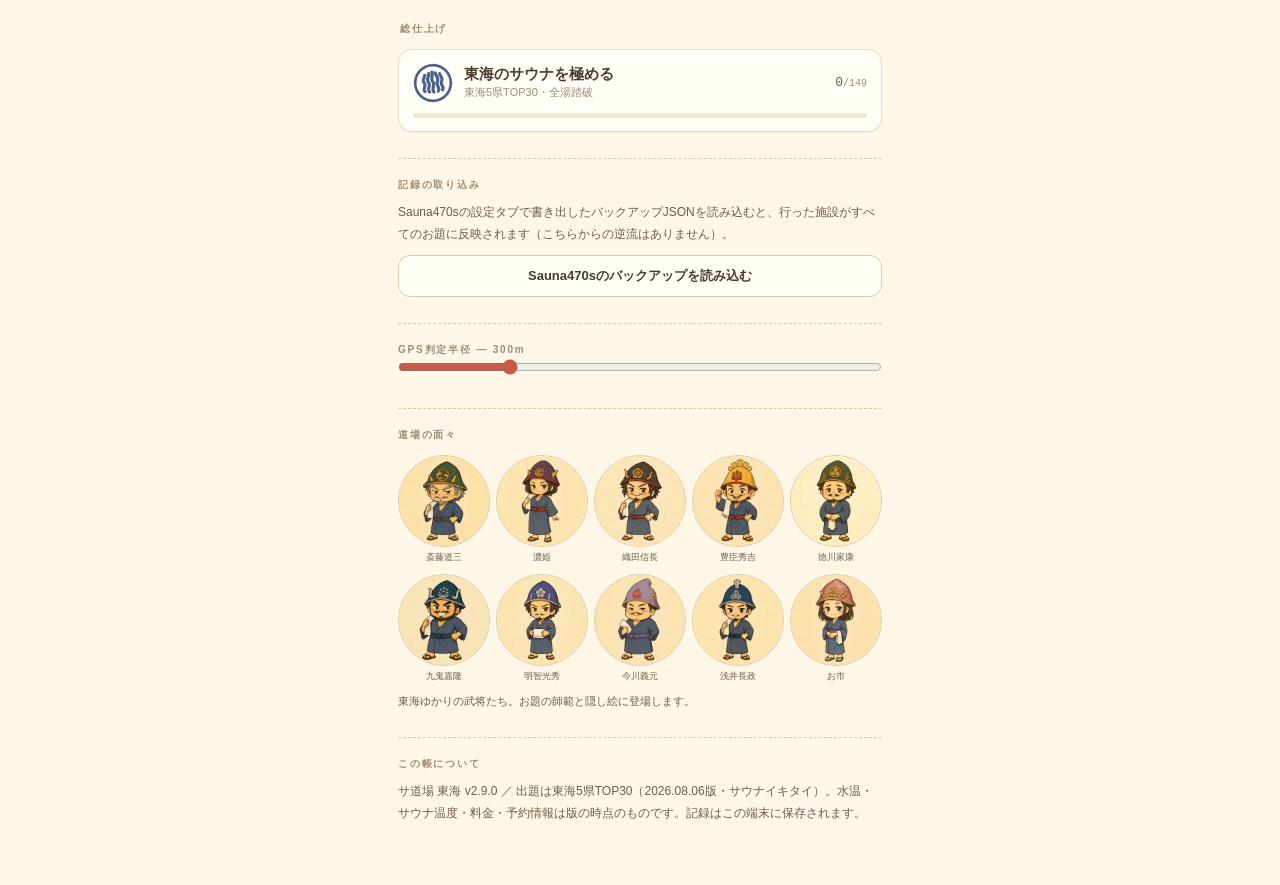
==== commit 5b93337f: "サ道場：お題スタンプを家紋に差し替え - challenges/art/km-*.webp 14枚（黒/透過256px・計137KB）。県=実在紋（撫子/織田木瓜/七曜/三つ葉葵/三つ盛亀甲）、特性=" ====
--- a/challenges/index.html
+++ b/challenges/index.html
@@ -69,6 +69,9 @@
   .bcell svg{width:100%;height:auto;display:block}
   .bnm{display:block;font-size:8.5px;color:var(--mid);margin-top:2px;overflow:hidden;text-overflow:ellipsis;white-space:nowrap}
   .bnm.off{color:#C9B58F}
+  /* 家紋スタンプ：黒/透過の印影画像をマスクにして currentColor で染める（紺→朱→金の切替が画像1枚で済む） */
+  .kmz{display:block;width:100%;height:100%;background:currentColor;
+    -webkit-mask:var(--km) center/contain no-repeat;mask:var(--km) center/contain no-repeat}
   .shihan{width:46px;height:46px;border-radius:50%;border:1.5px solid var(--line2);flex-shrink:0;background:#FBF1DC}
   .chgrid{display:grid;grid-template-columns:repeat(5,1fr);gap:10px 6px;margin-top:12px}
   .chgrid figure{text-align:center;margin:0}
@@ -175,7 +178,7 @@
 
 <script>
 "use strict";
-const APP_VERSION = "2.8.0";
+const APP_VERSION = "2.9.0";
 const EDITION = "2026.08.06版";   /* 出題元＝Sauna470sの枠データの版 */
 
 /* 施設スナップショット（Sauna470sの枠から生成。wmin=最低水温 smax=最高サウナ温 fee=最安 tag: y=事前予約制 t=宿泊者限定） */
@@ -441,7 +444,7 @@
     const pct=p.t?Math.min(100,p.n/p.t*100):0;
     return head+`<button class="qcard${p.full?" done":""}" data-q="${q.id}">
       <div class="qhead">
-        <span class="qseal">${q.seal}</span>
+        <span class="qseal" style="border:none;background:none"><i class="kmz" style="--km:url(art/km-${q.id}.webp)"></i></span>
         <span class="qbody">
           <div class="qname">${esc(q.name)}${p.full?' <span class="qrank">満願</span>':p.label?` <span class="qrank">${esc(p.label)}</span>`:""}</div>
           <div class="qdesc">${esc(q.desc)}${q.goal==="count"?`（対象${q.targets.length}湯から${q.need}）`:""}</div>
@@ -493,7 +496,7 @@
     .map(id=>byId[id])
     .sort((a,b)=>(stamped(b.id)?1:0)-(stamped(a.id)?1:0))
     .map(f=>`<button class="frow" onclick="window.__fac('${f.id}','${q.id}')">
-      ${stamped(f.id)?`<span class="hanko">${q.seal}</span>`:`<span class="dot"></span>`}
+      ${stamped(f.id)?`<span class="hanko" style="border:none;background:none"><i class="kmz" style="--km:url(art/km-${q.id}.webp)"></i></span>`:`<span class="dot"></span>`}
       <span class="nm">${esc(f.name)}${state.wants[f.id]?'<span class="wantstar">★</span>':""}</span>
       <span class="ct">${esc(PREF_LABEL[f.pref]||"")}${esc(f.city?"・"+f.city:"")}</span>
     </button>`).join("");
@@ -537,7 +540,7 @@
     </div>
     <div style="margin-top:9px">${kind?`<span class="badge">${esc(kind)}</span>`:""}${tags.map(t=>`<span class="badge" style="color:var(--stamp);border-color:var(--stamp)">${esc(t)}</span>`).join("")}</div>
     ${specs.length?`<p style="font-size:12.5px;color:var(--mid);margin:8px 0 0" class="mono">${specs.join("　")}</p>`:""}
-    ${inQuests.length?`<p style="font-size:11px;color:var(--muted);margin:8px 0 0">対象のお題：${inQuests.map(q=>`<span class="hanko" style="display:inline-flex;width:20px;height:20px;font-size:9px;vertical-align:middle;margin-right:3px;${progress(q).full?"border-color:var(--gold);color:var(--gold);background:rgba(199,151,63,.08)":""}">${q.seal}</span>`).join("")}</p>`:""}
+    ${inQuests.length?`<p style="font-size:11px;color:var(--muted);margin:8px 0 0">対象のお題：${inQuests.map(q=>`<span class="hanko" style="display:inline-flex;width:22px;height:22px;border:none;background:none;vertical-align:middle;margin-right:3px;${progress(q).full?"color:var(--gold)":""}"><i class="kmz" style="--km:url(art/km-${q.id}.webp)"></i></span>`).join("")}</p>`:""}
     <p style="font-size:11.5px;color:var(--mid);margin:10px 0 0">${on?`<b style="color:var(--stamp)">押印済み</b>　<span class="mono">${esc(state.stamps[fid])}</span>${state.scores[fid]?`　採点 <b style="color:var(--stamp)">${fmt1(scoreTotal(state.scores[fid]))}点</b>`:""}`:"未踏"}</p>
     <div class="fbtnrow">
       ${on?`<button class="btn${state.scores[fid]?"":" primary"}" onclick="window.__scoreOpen('${fid}','${backQid||""}')">${state.scores[fid]?"採点を編集":"採点する"}</button>
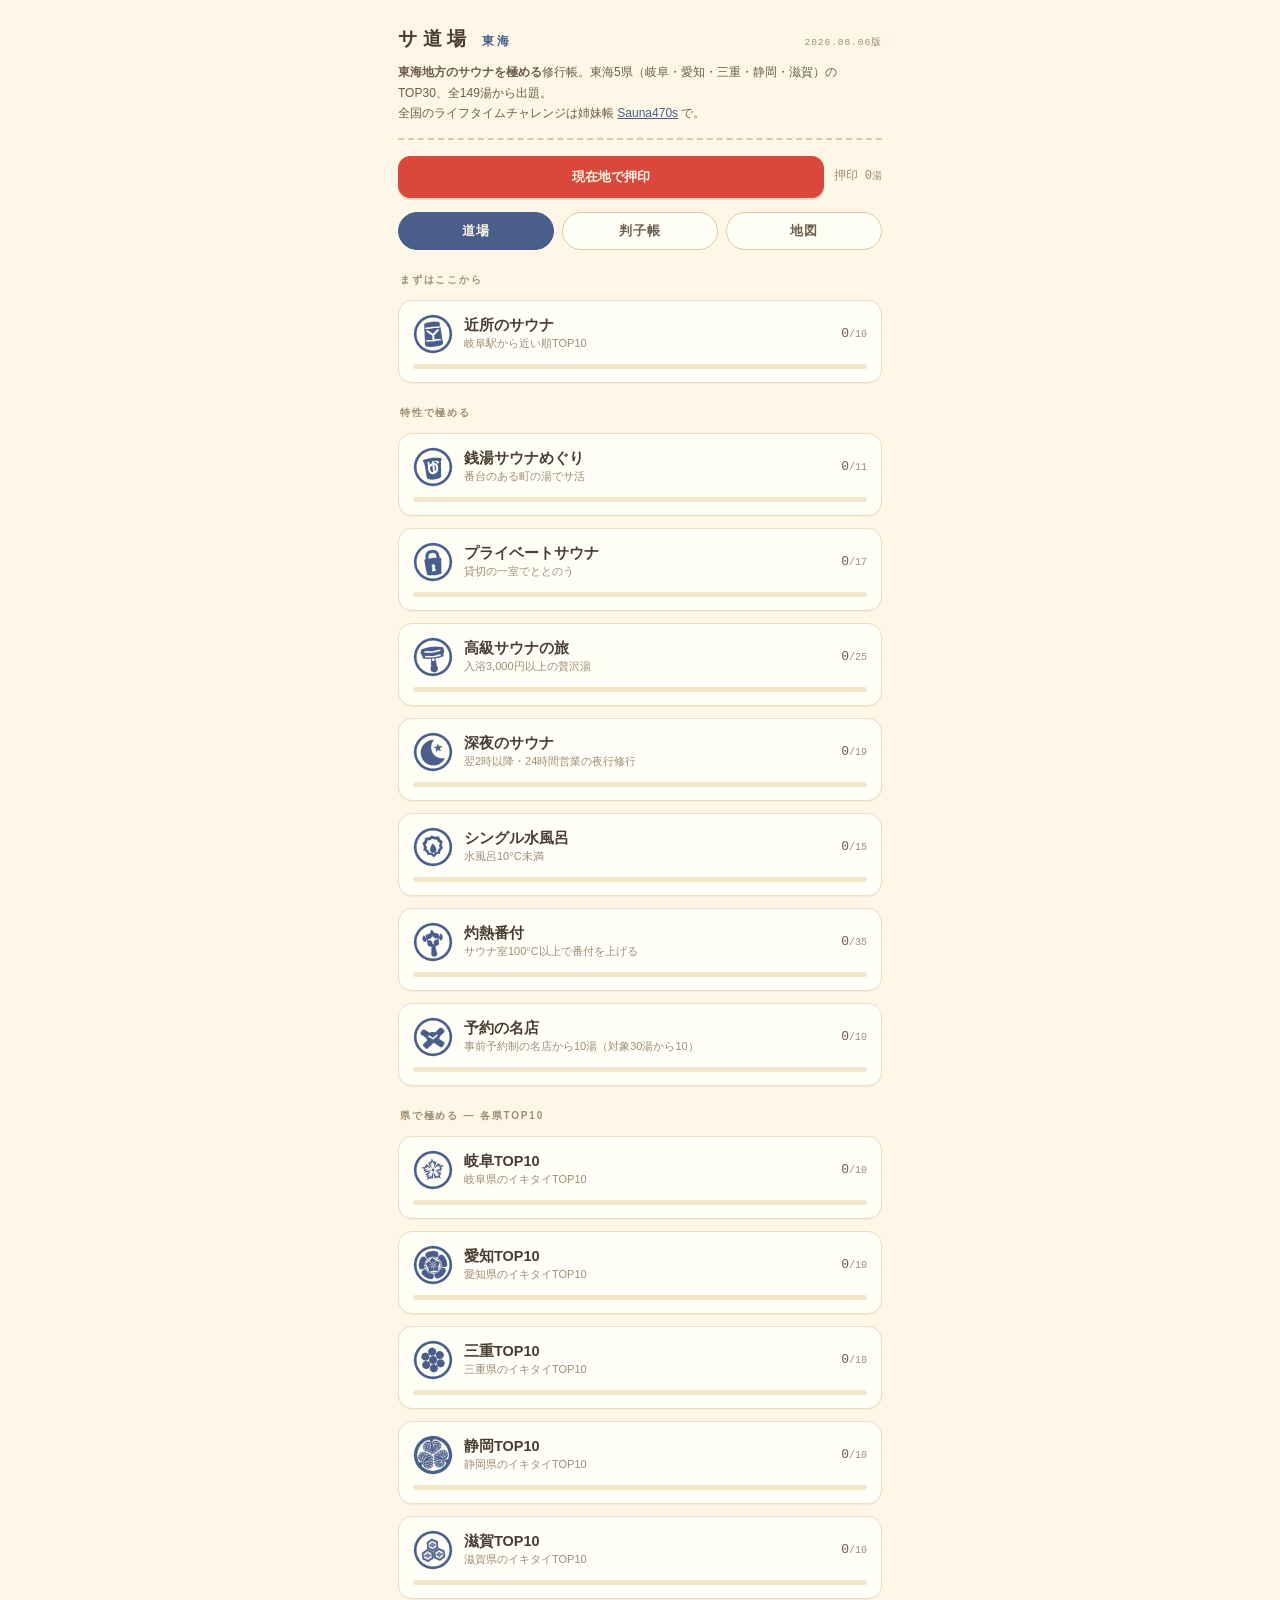
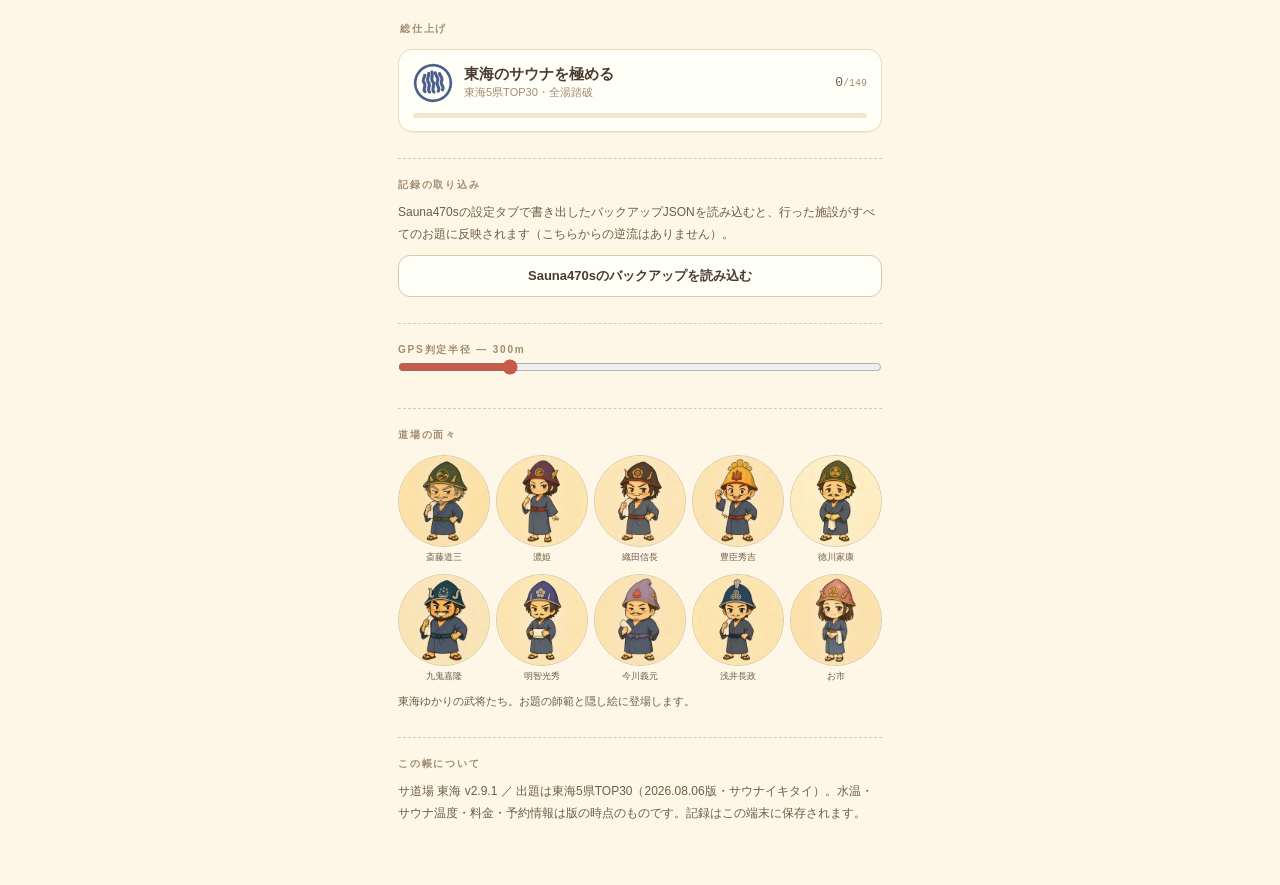
==== commit 64bd2dba: "サ道場：採点の合計を100点換算で表示 - 保存データは5点満点のまま、表示のみ×4（20.5点→82点）。基準線表記も82点に戻す - v2.9.1  Co-Authored-By: Claude " ====
--- a/challenges/index.html
+++ b/challenges/index.html
@@ -178,7 +178,7 @@
 
 <script>
 "use strict";
-const APP_VERSION = "2.9.0";
+const APP_VERSION = "2.9.1";
 const EDITION = "2026.08.06版";   /* 出題元＝Sauna470sの枠データの版 */
 
 /* 施設スナップショット（Sauna470sの枠から生成。wmin=最低水温 smax=最高サウナ温 fee=最安 tag: y=事前予約制 t=宿泊者限定） */
@@ -541,7 +541,7 @@
     <div style="margin-top:9px">${kind?`<span class="badge">${esc(kind)}</span>`:""}${tags.map(t=>`<span class="badge" style="color:var(--stamp);border-color:var(--stamp)">${esc(t)}</span>`).join("")}</div>
     ${specs.length?`<p style="font-size:12.5px;color:var(--mid);margin:8px 0 0" class="mono">${specs.join("　")}</p>`:""}
     ${inQuests.length?`<p style="font-size:11px;color:var(--muted);margin:8px 0 0">対象のお題：${inQuests.map(q=>`<span class="hanko" style="display:inline-flex;width:22px;height:22px;border:none;background:none;vertical-align:middle;margin-right:3px;${progress(q).full?"color:var(--gold)":""}"><i class="kmz" style="--km:url(art/km-${q.id}.webp)"></i></span>`).join("")}</p>`:""}
-    <p style="font-size:11.5px;color:var(--mid);margin:10px 0 0">${on?`<b style="color:var(--stamp)">押印済み</b>　<span class="mono">${esc(state.stamps[fid])}</span>${state.scores[fid]?`　採点 <b style="color:var(--stamp)">${fmt1(scoreTotal(state.scores[fid]))}点</b>`:""}`:"未踏"}</p>
+    <p style="font-size:11.5px;color:var(--mid);margin:10px 0 0">${on?`<b style="color:var(--stamp)">押印済み</b>　<span class="mono">${esc(state.stamps[fid])}</span>${state.scores[fid]?`　採点 <b style="color:var(--stamp)">${fmt1(scoreTotal(state.scores[fid])*4)}点</b>`:""}`:"未踏"}</p>
     <div class="fbtnrow">
       ${on?`<button class="btn${state.scores[fid]?"":" primary"}" onclick="window.__scoreOpen('${fid}','${backQid||""}')">${state.scores[fid]?"採点を編集":"採点する"}</button>
             <button class="btn" onclick="window.__stamp('${fid}','${backQid||""}')">押印を取り消す</button>`
@@ -575,7 +575,7 @@
   const AX=AXES;
   openSheet(sheetHead(on?"採点":"押印と採点")+`
     <p style="font-size:14px;font-weight:800;margin:0 0 2px">${esc(f.name)}</p>
-    <p style="font-size:10.5px;color:var(--muted);margin:0 0 6px">5軸×5点（0.1刻み）＋特別加減点±2.5。基準線：竜泉寺の湯 ≒ 20.5点</p>
+    <p style="font-size:10.5px;color:var(--muted);margin:0 0 6px">5軸×5点（0.1刻み）＋特別加減点±2.5。合計は100点換算。基準線：竜泉寺の湯 ≒ 82点</p>
     ${AX.map((a,i)=>`<div style="margin-top:9px">
       <div style="display:flex;justify-content:space-between;font-size:12.5px"><span>${a}</span><b class="mono" id="sv${i}">${fmt1(sc.s[i])}</b></div>
       <input type="range" min="0" max="5" step="0.1" value="${sc.s[i]}" id="sx${i}"></div>`).join("")}
@@ -585,7 +585,7 @@
       <input id="swhy" placeholder="特別加減点の理由（±をつけたら必須）" maxlength="60" value="${esc(sc.why||"")}"
         style="width:100%;font-family:inherit;font-size:13px;padding:10px 12px;border:1.5px solid var(--line2);border-radius:10px;background:var(--panel);color:var(--text);margin-top:6px">
     </div>
-    <p style="text-align:center;margin:12px 0 4px;font-size:12px;color:var(--mid)">合計 <b class="mono" id="stot" style="font-size:24px;color:var(--stamp)">${fmt1(scoreTotal(sc))}</b> 点</p>
+    <p style="text-align:center;margin:12px 0 4px;font-size:12px;color:var(--mid)">合計 <b class="mono" id="stot" style="font-size:24px;color:var(--stamp)">${fmt1(scoreTotal(sc)*4)}</b> <span style="font-size:11px">/100点</span></p>
     <div class="fbtnrow">
       <button class="btn primary" id="scSave">${on?"採点を保存":"押印して保存"}</button>
       ${on?"":`<button class="btn" id="scSkip">採点せず押印</button>`}
@@ -594,7 +594,7 @@
   const upd=()=>{ const c=cur();
     AX.forEach((_,i)=>document.getElementById("sv"+i).textContent=fmt1(c.s[i]));
     document.getElementById("svx").textContent=(c.x>0?"+":"")+fmt1(c.x);
-    document.getElementById("stot").textContent=fmt1(scoreTotal(c)); };
+    document.getElementById("stot").textContent=fmt1(scoreTotal(c)*4); };
   AX.forEach((_,i)=>document.getElementById("sx"+i).addEventListener("input",upd));
   document.getElementById("sxx").addEventListener("input",upd);
   document.getElementById("scSave").addEventListener("click",()=>{
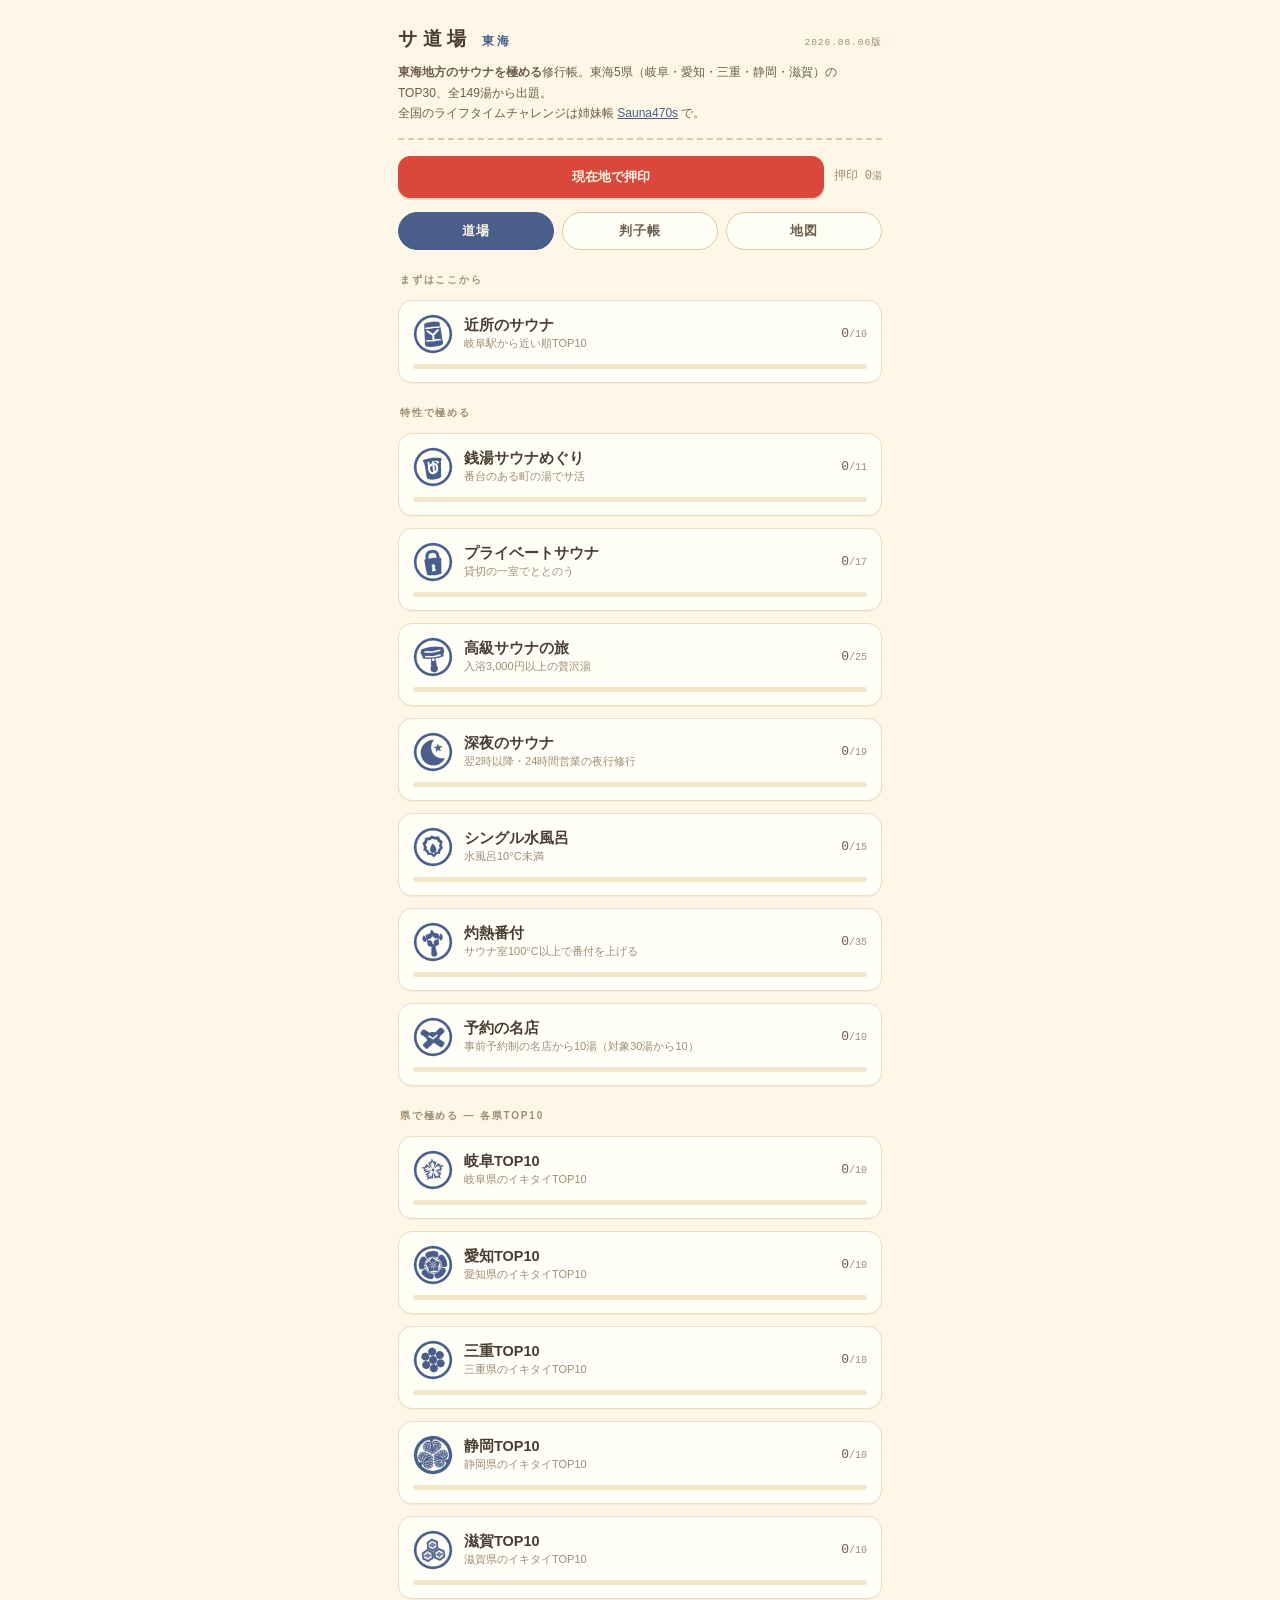
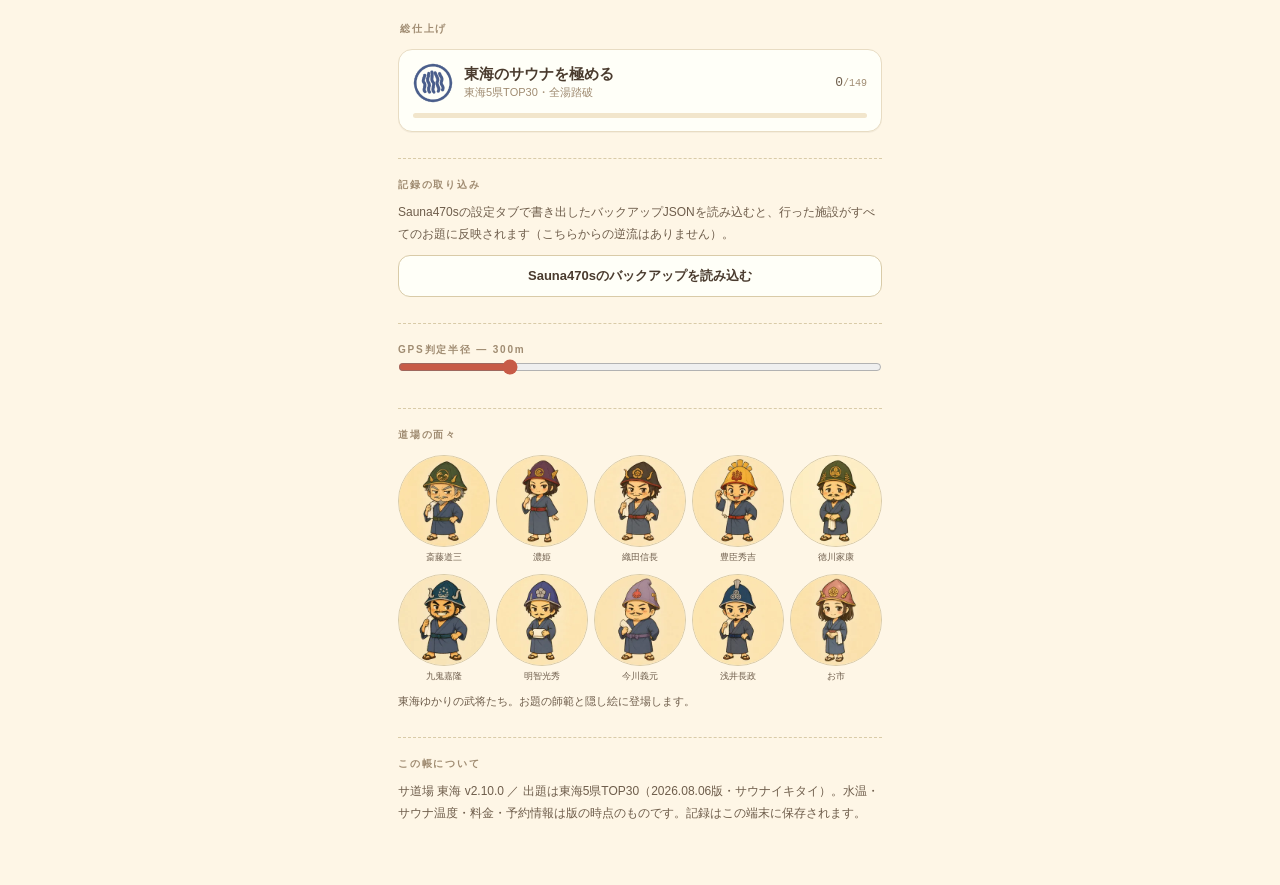
==== commit c0af1a9c: "サ道場：採点画面に支払った料金欄を追加 - 任意入力（sadojo:v1 の paid:{fid:円}、後方互換）。採点スキップでも料金だけ保存できる - 施設カードに「支払 ¥X,XXX」表示。押印" ====
--- a/challenges/index.html
+++ b/challenges/index.html
@@ -178,7 +178,7 @@
 
 <script>
 "use strict";
-const APP_VERSION = "2.9.1";
+const APP_VERSION = "2.10.0";
 const EDITION = "2026.08.06版";   /* 出題元＝Sauna470sの枠データの版 */
 
 /* 施設スナップショット（Sauna470sの枠から生成。wmin=最低水温 smax=最高サウナ温 fee=最安 tag: y=事前予約制 t=宿泊者限定） */
@@ -404,11 +404,12 @@
 /* ---------- 状態 ---------- */
 const KEY="sadojo:v1";
 /* wants=行きたい、ufacs=枠外の自由登録施設、scores=採点（4軸+特別加減点）。旧ファイルに無くても既定値で埋まる */
-let state={stamps:{}, wants:{}, ufacs:[], scores:{}, radius:300};
+let state={stamps:{}, wants:{}, ufacs:[], scores:{}, paid:{}, radius:300};
 try{ const raw=localStorage.getItem(KEY); if(raw) state=Object.assign(state,JSON.parse(raw)); }catch(e){}
 if(!state.wants) state.wants={};
 if(!Array.isArray(state.ufacs)) state.ufacs=[];
 if(!state.scores) state.scores={};
+if(!state.paid) state.paid={};
 reindex();
 const save=()=>{ try{ localStorage.setItem(KEY,JSON.stringify(state)); }catch(e){ notify("保存に失敗しました。","err"); } };
 const stamped=id=>!!state.stamps[id];
@@ -541,7 +542,7 @@
     <div style="margin-top:9px">${kind?`<span class="badge">${esc(kind)}</span>`:""}${tags.map(t=>`<span class="badge" style="color:var(--stamp);border-color:var(--stamp)">${esc(t)}</span>`).join("")}</div>
     ${specs.length?`<p style="font-size:12.5px;color:var(--mid);margin:8px 0 0" class="mono">${specs.join("　")}</p>`:""}
     ${inQuests.length?`<p style="font-size:11px;color:var(--muted);margin:8px 0 0">対象のお題：${inQuests.map(q=>`<span class="hanko" style="display:inline-flex;width:22px;height:22px;border:none;background:none;vertical-align:middle;margin-right:3px;${progress(q).full?"color:var(--gold)":""}"><i class="kmz" style="--km:url(art/km-${q.id}.webp)"></i></span>`).join("")}</p>`:""}
-    <p style="font-size:11.5px;color:var(--mid);margin:10px 0 0">${on?`<b style="color:var(--stamp)">押印済み</b>　<span class="mono">${esc(state.stamps[fid])}</span>${state.scores[fid]?`　採点 <b style="color:var(--stamp)">${fmt1(scoreTotal(state.scores[fid])*4)}点</b>`:""}`:"未踏"}</p>
+    <p style="font-size:11.5px;color:var(--mid);margin:10px 0 0">${on?`<b style="color:var(--stamp)">押印済み</b>　<span class="mono">${esc(state.stamps[fid])}</span>${state.scores[fid]?`　採点 <b style="color:var(--stamp)">${fmt1(scoreTotal(state.scores[fid])*4)}点</b>`:""}${state.paid[fid]!=null?`　支払 <b>¥${state.paid[fid].toLocaleString()}</b>`:""}`:"未踏"}</p>
     <div class="fbtnrow">
       ${on?`<button class="btn${state.scores[fid]?"":" primary"}" onclick="window.__scoreOpen('${fid}','${backQid||""}')">${state.scores[fid]?"採点を編集":"採点する"}</button>
             <button class="btn" onclick="window.__stamp('${fid}','${backQid||""}')">押印を取り消す</button>`
@@ -585,11 +586,19 @@
       <input id="swhy" placeholder="特別加減点の理由（±をつけたら必須）" maxlength="60" value="${esc(sc.why||"")}"
         style="width:100%;font-family:inherit;font-size:13px;padding:10px 12px;border:1.5px solid var(--line2);border-radius:10px;background:var(--panel);color:var(--text);margin-top:6px">
     </div>
+    <div style="margin-top:10px;display:flex;align-items:center;gap:8px">
+      <span style="font-size:12.5px;flex-shrink:0">支払った料金</span>
+      <input id="spaid" type="number" inputmode="numeric" min="0" max="200000" placeholder="任意" value="${state.paid[fid]??""}"
+        style="flex:1;min-width:0;font-family:ui-monospace,monospace;font-size:14px;padding:9px 12px;border:1.5px solid var(--line2);border-radius:10px;background:var(--panel);color:var(--text);text-align:right">
+      <span style="font-size:12px;color:var(--muted)">円</span>
+    </div>
     <p style="text-align:center;margin:12px 0 4px;font-size:12px;color:var(--mid)">合計 <b class="mono" id="stot" style="font-size:24px;color:var(--stamp)">${fmt1(scoreTotal(sc)*4)}</b> <span style="font-size:11px">/100点</span></p>
     <div class="fbtnrow">
       <button class="btn primary" id="scSave">${on?"採点を保存":"押印して保存"}</button>
       ${on?"":`<button class="btn" id="scSkip">採点せず押印</button>`}
     </div>`);
+  const savePaid=()=>{ const yen=parseInt(document.getElementById("spaid").value,10);
+    if(yen>=0&&isFinite(yen)) state.paid[fid]=yen; else delete state.paid[fid]; };
   const cur=()=>({ s:AX.map((_,i)=>r1(+document.getElementById("sx"+i).value)), x:r1(+document.getElementById("sxx").value), why:document.getElementById("swhy").value.trim(), v:2 });
   const upd=()=>{ const c=cur();
     AX.forEach((_,i)=>document.getElementById("sv"+i).textContent=fmt1(c.s[i]));
@@ -600,7 +609,7 @@
   document.getElementById("scSave").addEventListener("click",()=>{
     const c=cur();
     if(c.x!==0&&!c.why){ notify("特別加減点の理由を書いてください。","err"); return; }
-    state.scores[fid]=c;
+    state.scores[fid]=c; savePaid();
     const first=!stamped(fid);
     if(first) state.stamps[fid]=today();
     save(); render(); openFac(fid,backQid||undefined);
@@ -608,6 +617,7 @@
   });
   const skip=document.getElementById("scSkip");
   if(skip) skip.addEventListener("click",()=>{
+    savePaid();                                  // 採点は飛ばしても料金だけは残せる
     state.stamps[fid]=today();
     save(); render(); openFac(fid,backQid||undefined); stampFx(f);
   });
@@ -701,14 +711,14 @@
   const f=byId[fid]; if(!f||!f.u) return;
   if(!confirm(`${f.name} の登録を削除しますか？（押印・行きたいも消えます）`)) return;
   state.ufacs=state.ufacs.filter(x=>x.id!==fid);
-  delete state.stamps[fid]; delete state.wants[fid]; delete state.scores[fid];
+  delete state.stamps[fid]; delete state.wants[fid]; delete state.scores[fid]; delete state.paid[fid];
   reindex(); save(); render(); closeSheet(); notify("登録を削除しました");
 };
 
 function toggleStamp(f){
   if(stamped(f.id)){
-    if(!confirm(`${f.name} の押印を取り消しますか？${state.scores[f.id]?"（採点も消えます）":""}`)) return;
-    delete state.stamps[f.id]; delete state.scores[f.id]; save(); render(); notify("押印を取り消しました");
+    if(!confirm(`${f.name} の押印を取り消しますか？${state.scores[f.id]||state.paid[f.id]!=null?"（採点・支払記録も消えます）":""}`)) return;
+    delete state.stamps[f.id]; delete state.scores[f.id]; delete state.paid[f.id]; save(); render(); notify("押印を取り消しました");
   }else{
     state.stamps[f.id]=today(); save(); render(); stampFx(f);
   }
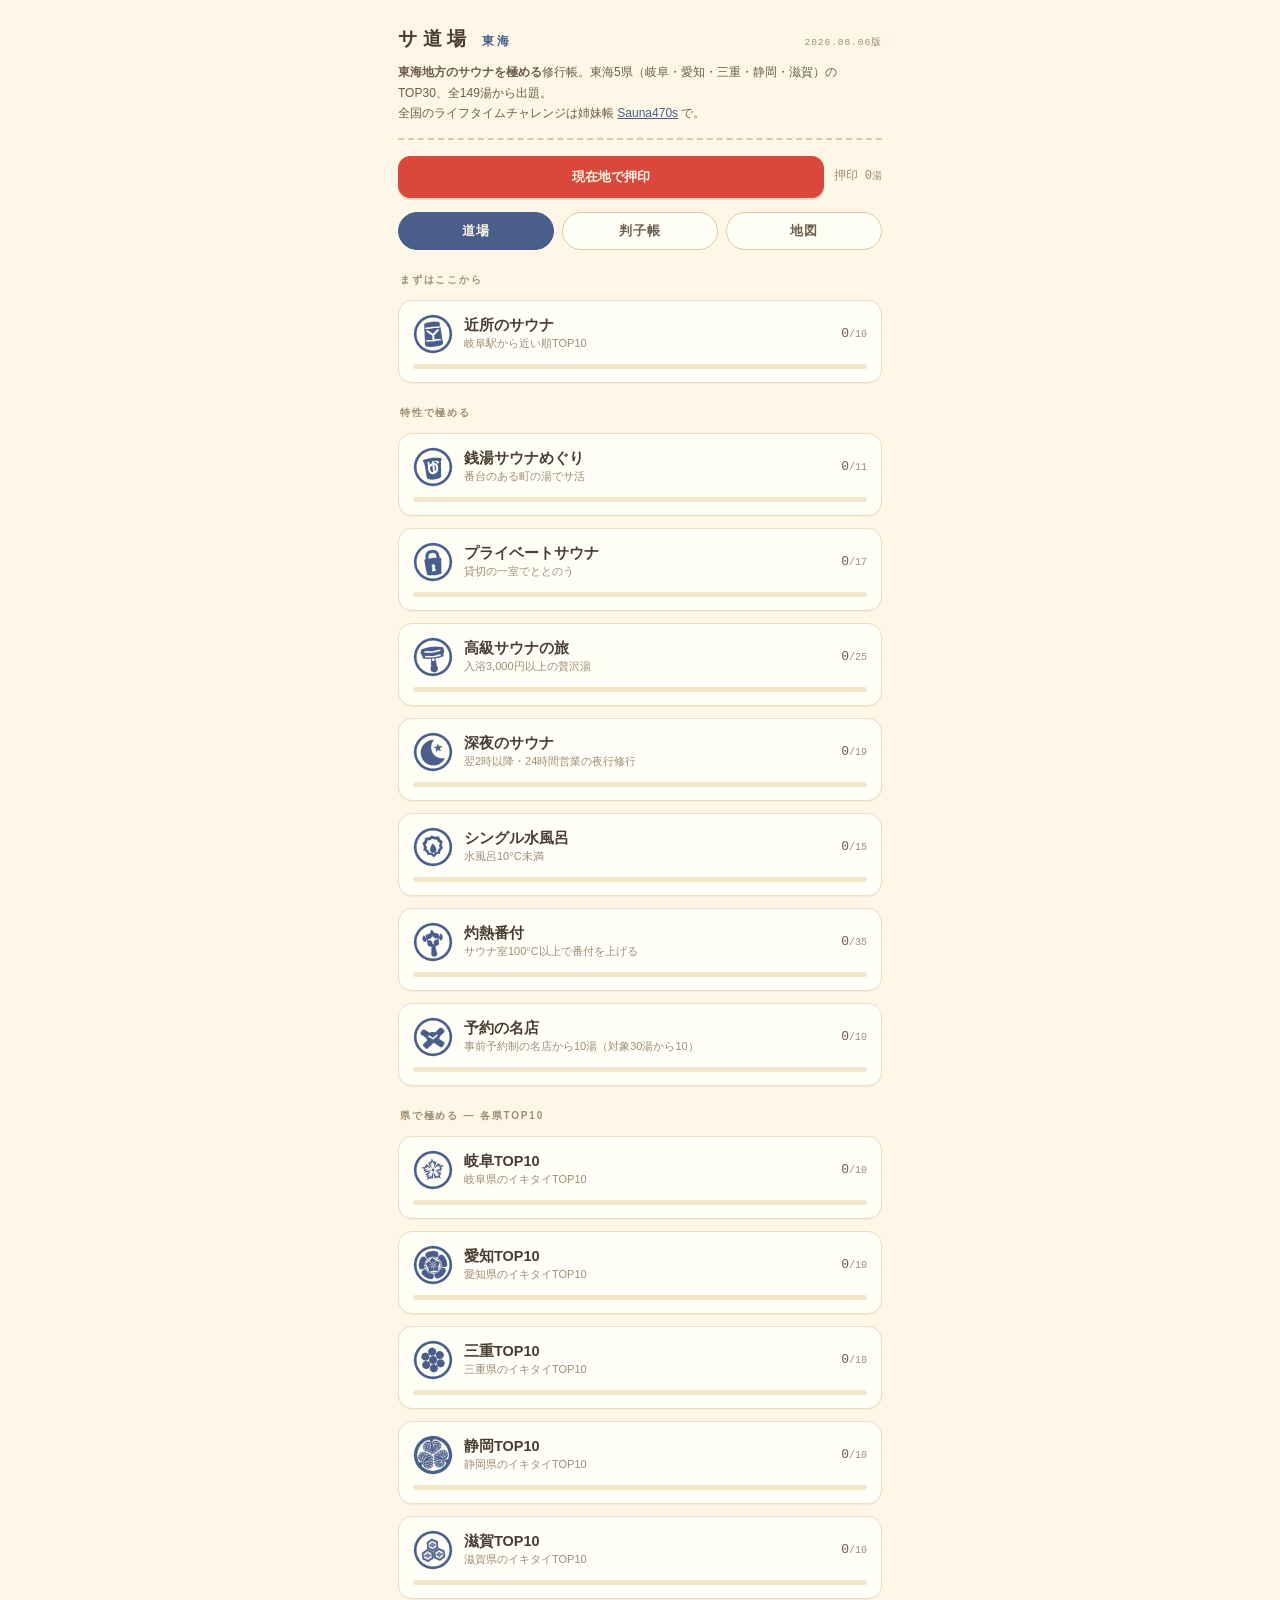
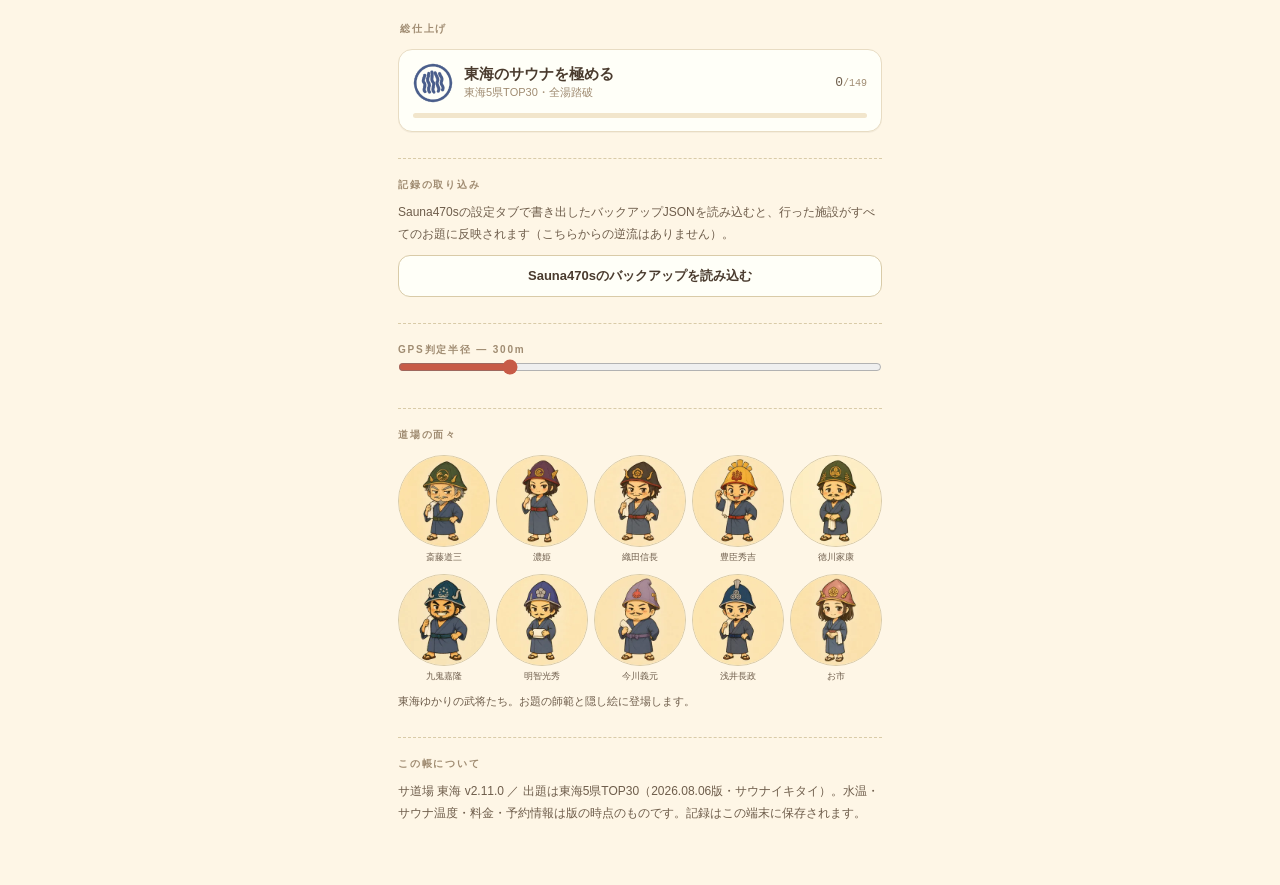
==== commit fadeed1d: "サ道場：マイ番付（採点した湯の比較ビュー） - 道場タブに採点済みの湯の一覧。点数/コスパ/支払で並べ替え - コスパ=100点換算の点数を支払額で割った点/千円（採点軸ではなく比較軸） - 上位3位" ====
--- a/challenges/index.html
+++ b/challenges/index.html
@@ -142,6 +142,17 @@
   <div id="dojoView">
   <div id="quests"></div>
 
+  <div class="sect" id="rankSect" style="display:none">
+    <div class="eyebrow">マイ番付 — 採点した湯の比較</div>
+    <div class="tabs" style="margin-top:10px">
+      <button class="tab rtab on" data-r="score">点数</button>
+      <button class="tab rtab" data-r="cospa">コスパ</button>
+      <button class="tab rtab" data-r="paid">支払</button>
+    </div>
+    <div id="ranking"></div>
+    <p class="settext" style="font-size:10.5px">コスパは採点軸にはしない主義。ここは比較用——100点換算の点数を支払額で割った「点/千円」。</p>
+  </div>
+
   <div class="sect">
     <div class="eyebrow">記録の取り込み</div>
     <p class="settext">Sauna470sの設定タブで書き出したバックアップJSONを読み込むと、行った施設がすべてのお題に反映されます（こちらからの逆流はありません）。</p>
@@ -178,7 +189,7 @@
 
 <script>
 "use strict";
-const APP_VERSION = "2.10.0";
+const APP_VERSION = "2.11.0";
 const EDITION = "2026.08.06版";   /* 出題元＝Sauna470sの枠データの版 */
 
 /* 施設スナップショット（Sauna470sの枠から生成。wmin=最低水温 smax=最高サウナ温 fee=最安 tag: y=事前予約制 t=宿泊者限定） */
@@ -456,9 +467,44 @@
     </button>`;
   }).join("");
   document.querySelectorAll(".qcard").forEach(b=>b.addEventListener("click",()=>openQuest(b.dataset.q)));
+  renderRank();
   if(mapInit) renderMap();   // 地図を開いたことがあれば押印・行きたいを反映し直す
   if(curTab==="book") renderBook();
 }
+
+/* ---------- マイ番付（採点した湯の比較。コスパは採点軸ではなく比較軸） ---------- */
+let rankMode="score";
+function renderRank(){
+  const sect=document.getElementById("rankSect");
+  const rows=Object.keys(state.scores).filter(id=>byId[id]&&stamped(id)).map(id=>{
+    const pt=r1(scoreTotal(state.scores[id])*4);
+    const yen=state.paid[id];
+    const cospa=(yen>0)?r1(pt/yen*1000):null;
+    return {id, f:byId[id], pt, yen:yen??null, cospa};
+  });
+  if(!rows.length){ sect.style.display="none"; return; }
+  sect.style.display="";
+  rows.sort((a,b)=>{
+    if(rankMode==="cospa") return (b.cospa??-1)-(a.cospa??-1) || b.pt-a.pt;
+    if(rankMode==="paid")  return (a.yen??Infinity)-(b.yen??Infinity) || b.pt-a.pt;
+    return b.pt-a.pt || (b.cospa??-1)-(a.cospa??-1);
+  });
+  document.getElementById("ranking").innerHTML=rows.map((r,i)=>`
+    <button class="frow" onclick="window.__fac('${r.id}')">
+      <span class="mono" style="width:22px;flex-shrink:0;font-size:12px;color:${i<3?"var(--gold)":"var(--muted)"};font-weight:700">${i+1}</span>
+      <span style="width:30px;flex-shrink:0">${facSeal(r.f,{size:30})}</span>
+      <span class="nm">${esc(r.f.name)}</span>
+      <span class="ct" style="text-align:right;line-height:1.5">
+        <b style="color:var(--stamp);font-size:12px">${fmt1(r.pt)}点</b><br>
+        ${r.yen!=null?`¥${r.yen.toLocaleString()}`:"¥—"}・${r.cospa!=null?`${fmt1(r.cospa)}点/千円`:"—"}
+      </span>
+    </button>`).join("");
+}
+document.querySelectorAll(".rtab").forEach(b=>b.addEventListener("click",()=>{
+  rankMode=b.dataset.r;
+  document.querySelectorAll(".rtab").forEach(x=>x.classList.toggle("on",x===b));
+  renderRank();
+}));
 
 /* ---------- シート ---------- */
 const overlay=document.getElementById("overlay"), sheetEl=document.getElementById("sheet");
@@ -955,9 +1001,9 @@
 document.getElementById("mapReset").addEventListener("click",()=>{ view=null; renderMap(); });
 
 /* タブ切り替え。地図は初回に描き、判子帳は開くたびに描く */
-document.querySelectorAll(".tab").forEach(b=>b.addEventListener("click",()=>{
+document.querySelectorAll(".tab[data-v]").forEach(b=>b.addEventListener("click",()=>{
   curTab=b.dataset.v;
-  document.querySelectorAll(".tab").forEach(x=>x.classList.toggle("on",x===b));
+  document.querySelectorAll(".tab[data-v]").forEach(x=>x.classList.toggle("on",x===b));
   document.getElementById("dojoView").style.display = curTab==="dojo" ? "" : "none";
   document.getElementById("bookView").style.display = curTab==="book" ? "" : "none";
   document.getElementById("mapView").style.display = curTab==="map" ? "" : "none";
